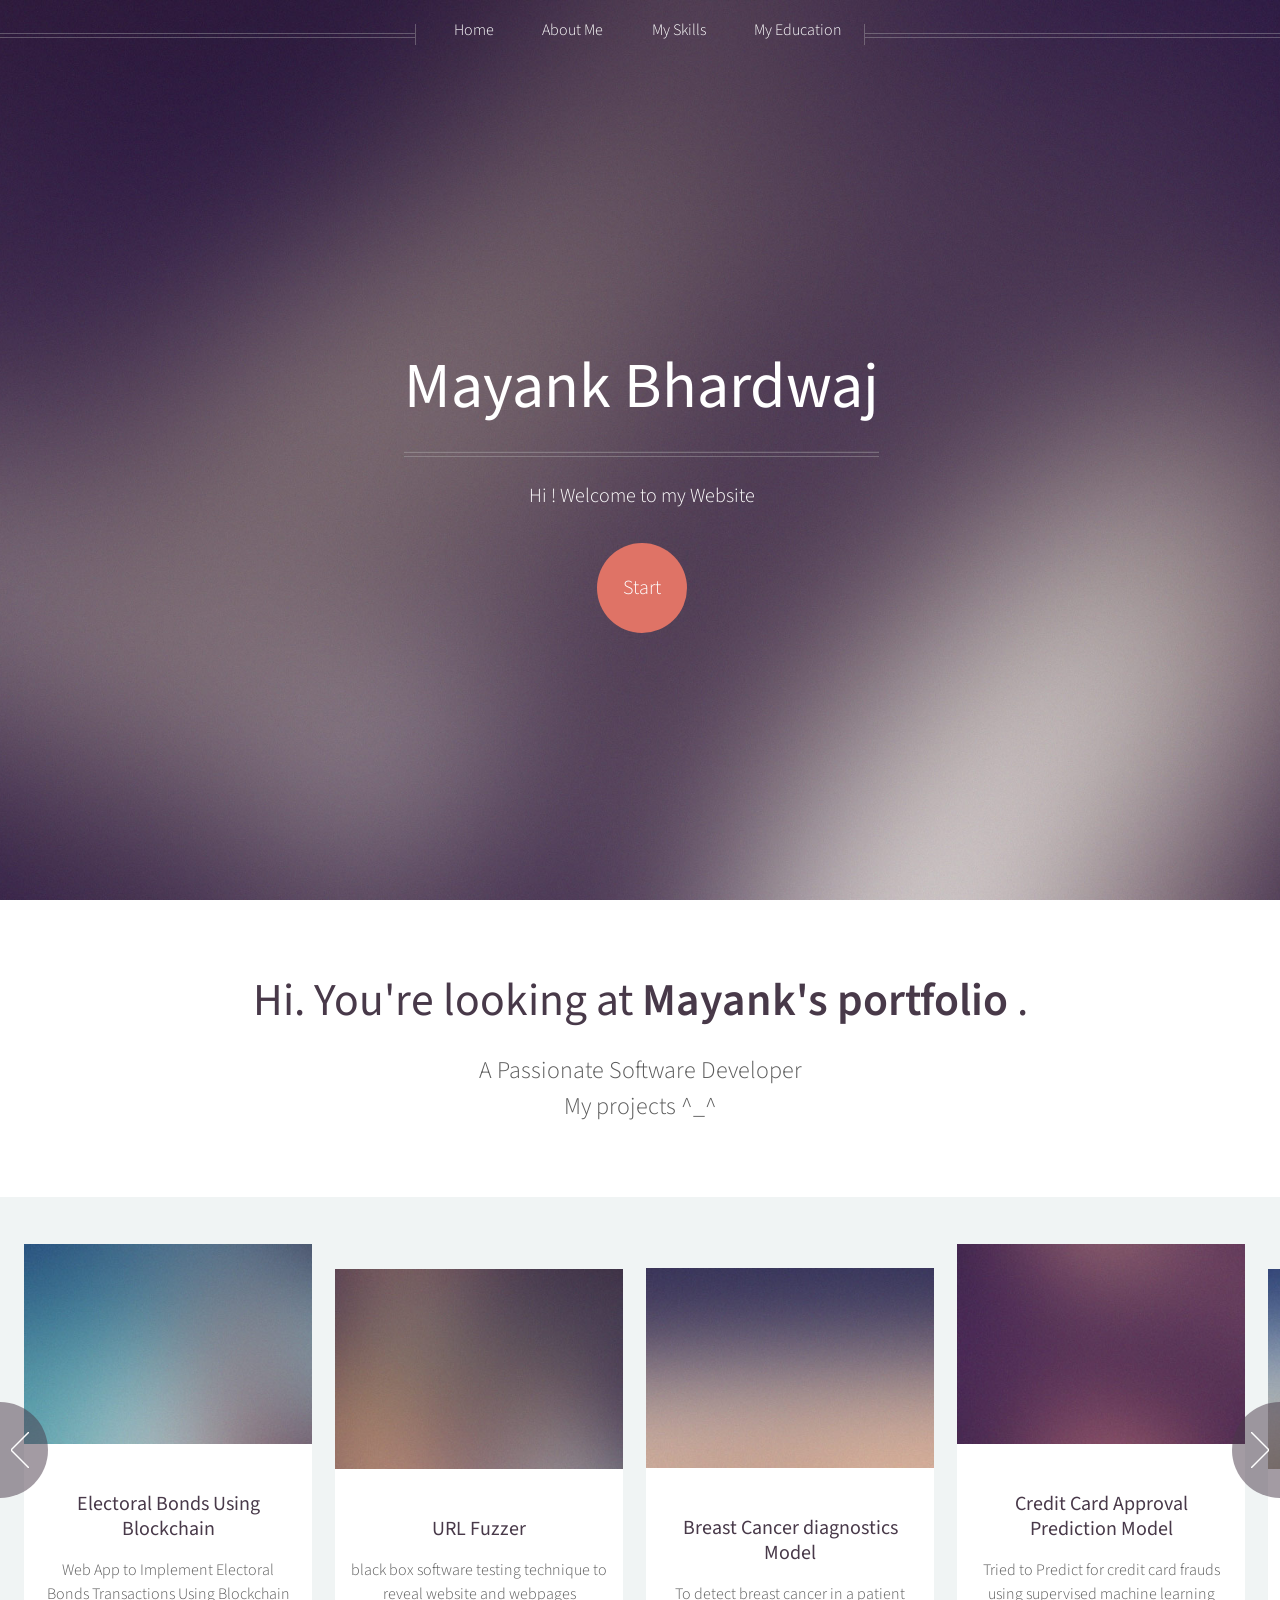
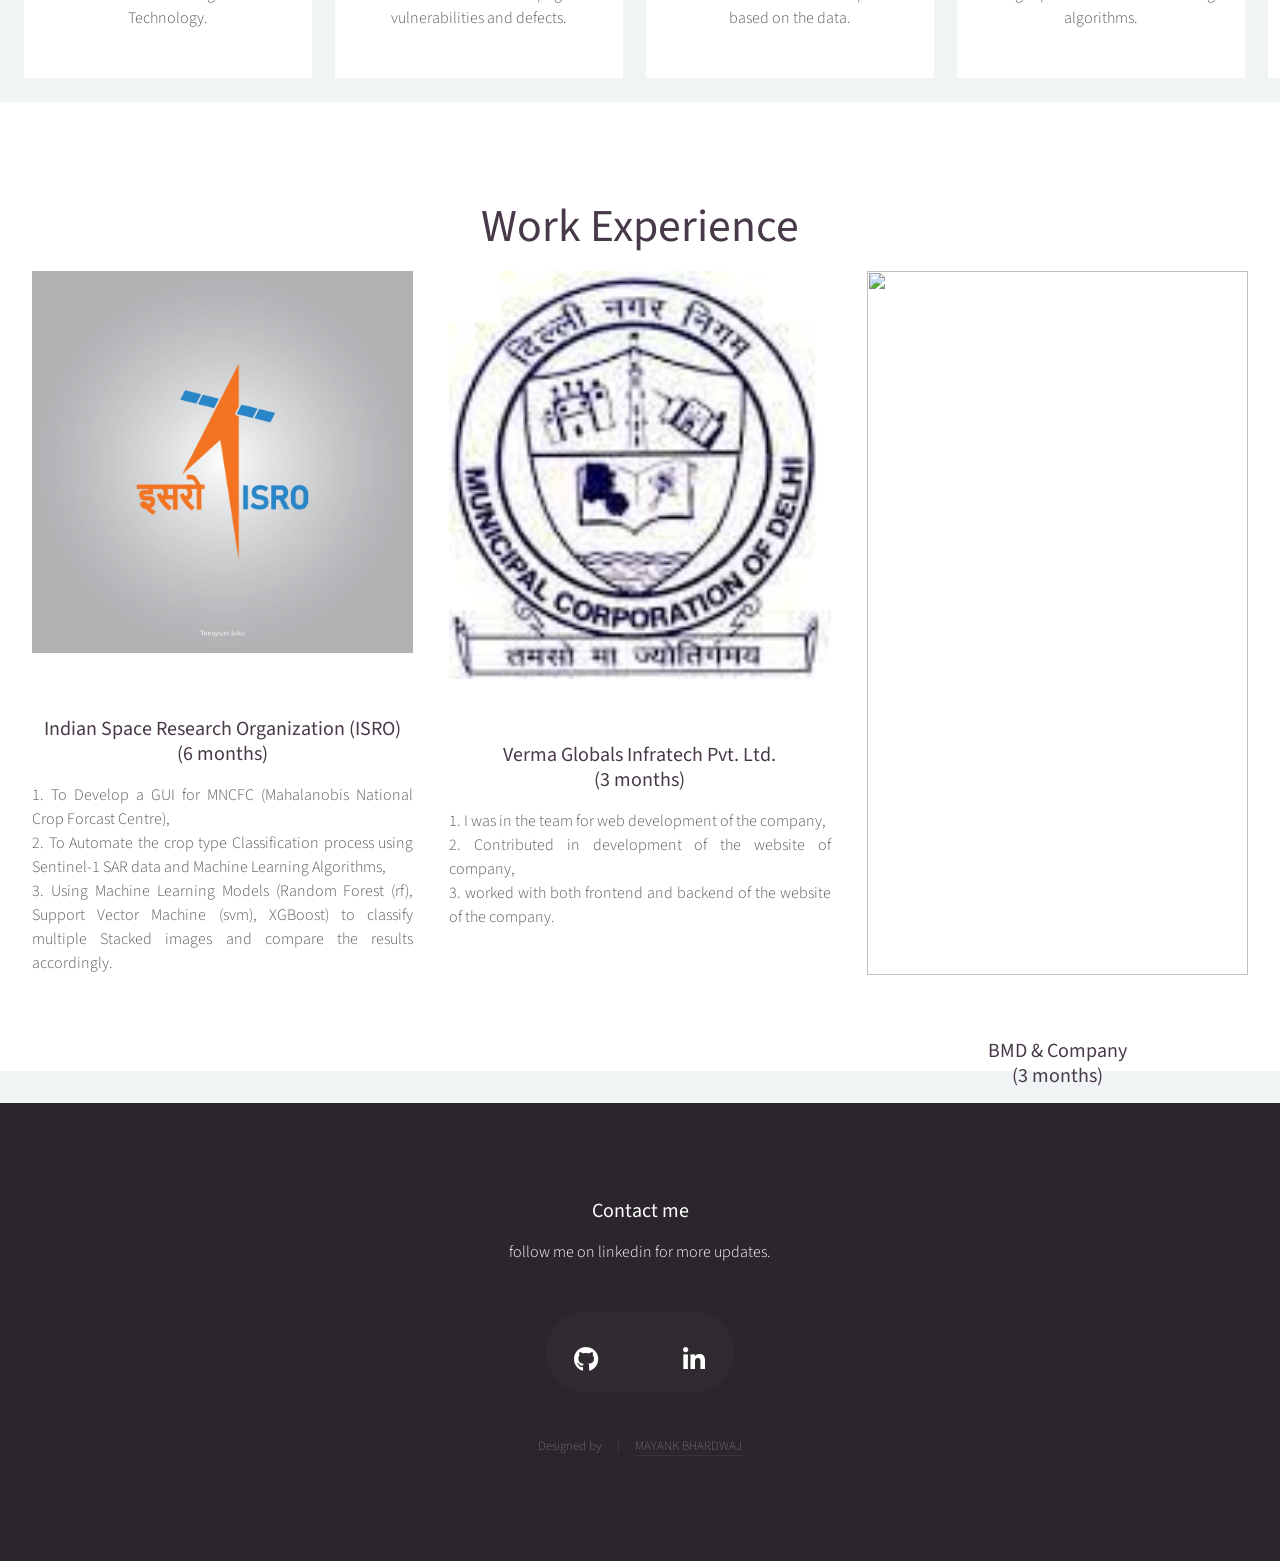
==== index.html @ 19400d73 "Update index.html" ====
<html>
	<head>
		<title>Mayank-Bhardwaj</title>
		<meta charset="utf-8" />
		<meta name="viewport" content="width=device-width, initial-scale=1, user-scalable=no" />
		<link rel="stylesheet" href="assets/css/main.css" />
		<noscript><link rel="stylesheet" href="assets/css/noscript.css" /></noscript>
	</head>
	<body class="homepage is-preload">
		<div id="page-wrapper">

			<!-- Header -->
				<div id="header">

					<!-- Inner -->
						<div class="inner">
							<header>
								<h1><a href="index.html" id="logo">Mayank Bhardwaj</a></h1>
								<hr />
								<p>Hi ! Welcome to my Website</p>
							</header>
							<footer>
								<a href="#banner" class="button circled scrolly">Start</a>
							</footer>
						</div>

					<!-- Nav -->
						<nav id="nav">
							<ul>
								<li><a href="index.html">Home</a></li>

								<li><a href="left-sidebar.html">About Me</a></li>
								<li><a href="right-sidebar.html">My Skills</a></li>
								<li><a href="no-sidebar.html">My Education</a></li>
							</ul>
						</nav>

				</div>

			<!-- Banner -->
				<section id="banner">
					<header>
						<h2>Hi. You're looking at <strong>Mayank's portfolio</strong> .</h2>
						<p>
							A Passionate Software Developer<br>
							My projects ^_^
						</p>
					</header>
				</section>

			<!-- Carousel -->
				<section class="carousel">
					<div class="reel">

						<article>
							<a href="#" class="image featured"><img src="images/pic01.jpg" alt="" /></a>
							<header>
								<h3><a href="https://github.com/Mayank-Bhardwaj-2703/EB-blockchain-web-3.0-app">Electoral Bonds Using Blockchain</a></h3>
							</header>
							<p>Web App to Implement Electoral Bonds Transactions Using Blockchain Technology.</p>
						</article>

						<article>
							<a href="#" class="image featured"><img src="images/pic02.jpg" alt="" /></a>
							<header>
								<h3><a href="https://github.com/Mayank-Bhardwaj-2703/URLFuzzer">URL Fuzzer</a></h3>
							</header>
							<p>black box software testing technique to reveal website and webpages vulnerabilities and defects.</p>
						</article>

						<article>
							<a href="#" class="image featured"><img src="images/pic03.jpg" alt="" /></a>
							<header>
								<h3><a href="https://github.com/Mayank-Bhardwaj-2703/Breast-cancer-diagnostics-model">Breast Cancer diagnostics Model</a></h3>
							</header>
							<p>To detect breast cancer in a patient based on the data.</p>
						</article>

						<article>
							<a href="#" class="image featured"><img src="images/pic04.jpg" alt="" /></a>
							<header>
								<h3><a href="https://github.com/Mayank-Bhardwaj-2703/credit-card-approval-prediction-model">Credit Card Approval Prediction Model</a></h3>
							</header>
							<p>Tried to Predict for credit card frauds using supervised machine learning algorithms.</p>
						</article>

						<article>
							<a href="#" class="image featured"><img src="images/pic05.jpg" alt="" /></a>
							<header>
								<h3><a href="https://github.com/Mayank-Bhardwaj-2703/Web-Scraping">Web Scraping</a></h3>
							</header>
							<p>To perform web parsing and web scraping to store useful informations from live website to a ".csv" file.</p>
						</article>

						<article>
							<a href="#" class="image featured"><img src="images/pic01.jpg" alt="" /></a>
							<header>
								<h3><a href="https://github.com/Mayank-Bhardwaj-2703/file-handler">File Handler</a></h3>
							</header>
							<p>Organizing and managing of files in your system with different extentions like pdf/py/csv/img/jpeg...etc in different folders in a organized manner. </p>
						</article>

					</div>
				</section>

			<!-- Main -->
			<!--
				<div class="wrapper style2">

					<article id="main" class="container special">
						<a href="#" class="image featured"><img src="images/pic06.jpg" alt="" /></a>
						<header>
							<h2><a href="#">Sed massa imperdiet magnis</a></h2>
							<p>
								Sociis aenean eu aenean mollis mollis facilisis primis ornare penatibus aenean. Cursus ac enim
								pulvinar curabitur morbi convallis. Lectus malesuada sed fermentum dolore amet.
							</p>
						</header>
						<p>
							Commodo id natoque malesuada sollicitudin elit suscipit. Curae suspendisse mauris posuere accumsan massa
							posuere lacus convallis tellus interdum. Amet nullam fringilla nibh nulla convallis ut venenatis purus
							sit arcu sociis. Nunc fermentum adipiscing tempor cursus nascetur adipiscing adipiscing. Primis aliquam
							mus lacinia lobortis phasellus suscipit. Fermentum lobortis non tristique ante proin sociis accumsan
							lobortis. Auctor etiam porttitor phasellus tempus cubilia ultrices tempor sagittis. Nisl fermentum
							consequat integer interdum integer purus sapien. Nibh eleifend nulla nascetur pharetra commodo mi augue
							interdum tellus. Ornare cursus augue feugiat sodales velit lorem. Semper elementum ullamcorper lacinia
							natoque aenean scelerisque.
						</p>
						<footer>
							<a href="#" class="button">Continue Reading</a>
						</footer>
					</article>

				</div>
-->
			<!-- Features -->
				<div class="wrapper style1">

					<section id="features" class="container special">
						<header>
							<h2>Work Experience</h2>
						</header>
						<div class="row">
							<article class="col-4 col-12-mobile special">
								<a href="#" class="image featured"><img src="images/isro.jpg" alt="" /></a>
								<header>
									<h3><a href="https://www.linkedin.com/in/mayank-bhardwaj-663590208/">Indian Space Research Organization (ISRO) <br>(6 months)</a></h3>
								</header>
								<p>
									1. To Develop a GUI for MNCFC (Mahalanobis National Crop Forcast Centre), <br>
									2. To Automate the crop type Classification process using Sentinel-1 SAR data and Machine Learning Algorithms, <br>
									3. Using Machine Learning Models (Random Forest (rf), Support Vector Machine (svm), XGBoost) to classify multiple Stacked
									images and compare the results accordingly.
								</p>
							</article>
							<article class="col-4 col-12-mobile special">
								<a href="#" class="image featured"><img src="images/vermaGlobals.jpg" alt="" /></a>
								<header>
									<h3><a href="http://www.vermaglobalgroup.com/">Verma Globals Infratech Pvt. Ltd. <br>(3 months)</a></h3>
								</header>
								<p>
									1. I was in the team for web development of the company,<br>
									2. Contributed in development of the website of company,<br>
									3. worked with both frontend and backend of the website of the company.
								</p>
							</article>
							<article class="col-4 col-12-mobile special">
								<a href="#" class="image featured"><img src="images/bmd.jpg" alt="" /></a>
								<header>
									<h3><a href="https://www.linkedin.com/in/mayank-bhardwaj-663590208/">BMD & Company <br>(3 months)</a></h3>
								</header>
								<p>
								1. To develop a GUI for the company to predict the feasible percentage down for the company according to its budget to work for a tender project, <br>
								2. Database that store all the percentages entered everytime and	compute accordingly,<br>
								3. It also checks for the most minimum possible value to avail the
									tender and avoid the loss in budget.
								</p>
							</article>
						</div>
					</section>

				</div>

			<!-- Footer -->
				<div id="footer">

								<!-- Contact -->
									<section class="contact">
										<header>
											<h3>Contact me</h3>
										</header>
										<p>follow me on linkedin for more updates.</p>
										<ul class="icons">
											<li><a href="https://github.com/Mayank-Bhardwaj-2703" class="icon brands fa-Github"><span class="label">Github</span></a></li>
											<li><a href="https://mail.google.com/mail/u/0/#inbox?compose=GTvVlcSGMhhntBDltrpjctNLQKtdgsKSGXXhkzPztlZGKJCZMdMkDkfHZTCbSzwMSgdMMwrbLzhXw" class="icon brands fa-Gmail"><span class="label">Gmail</span></a></li>
											<li><a href="https://www.linkedin.com/in/mayank-bhardwaj-663590208/" class="icon brands fa-linkedin-in"><span class="label">Linkedin</span></a></li>
										</ul>
									</section>

								<!-- Copyright -->
									<div class="copyright">
										<ul class="menu">
											<li>Designed by </li><li> <a href="https://github.com/Mayank-Bhardwaj-2703">MAYANK BHARDWAJ</a></li>
										</ul>
									</div>

							</div>

						</div>
					</div>
				</div>

		</div>

		<!-- Scripts -->
			<script src="assets/js/jquery.min.js"></script>
			<script src="assets/js/jquery.dropotron.min.js"></script>
			<script src="assets/js/jquery.scrolly.min.js"></script>
			<script src="assets/js/jquery.scrollex.min.js"></script>
			<script src="assets/js/browser.min.js"></script>
			<script src="assets/js/breakpoints.min.js"></script>
			<script src="assets/js/util.js"></script>
			<script src="assets/js/main.js"></script>

	</body>
</html>
---- assets/css/main.css ----
@import url("https://fonts.googleapis.com/css?family=Source+Sans+Pro:300,300italic,400,400italic,600");
@import url("fontawesome-all.min.css");

/*
	Helios by HTML5 UP
	html5up.net | @ajlkn
	Free for personal and commercial use under the CCA 3.0 license (html5up.net/license)
*/

html, body, div, span, applet, object,
iframe, h1, h2, h3, h4, h5, h6, p, blockquote,
pre, a, abbr, acronym, address, big, cite,
code, del, dfn, em, img, ins, kbd, q, s, samp,
small, strike, strong, sub, sup, tt, var, b,
u, i, center, dl, dt, dd, ol, ul, li, fieldset,
form, label, legend, table, caption, tbody,
tfoot, thead, tr, th, td, article, aside,
canvas, details, embed, figure, figcaption,
footer, header, hgroup, menu, nav, output, ruby,
section, summary, time, mark, audio, video {
	margin: 0;
	padding: 0;
	border: 0;
	font-size: 100%;
	font: inherit;
	vertical-align: baseline;}

article, aside, details, figcaption, figure,
footer, header, hgroup, menu, nav, section {
	display: block;}

body {
	line-height: 1;
}

ol, ul {
	list-style: none;
}

blockquote, q {
	quotes: none;
}

	blockquote:before, blockquote:after, q:before, q:after {
		content: '';
		content: none;
	}

table {
	border-collapse: collapse;
	border-spacing: 0;
}

body {
	-webkit-text-size-adjust: none;
}

mark {
	background-color: transparent;
	color: inherit;
}

input::-moz-focus-inner {
	border: 0;
	padding: 0;
}

input, select, textarea {
	-moz-appearance: none;
	-webkit-appearance: none;
	-ms-appearance: none;
	appearance: none;
}

/* Basic */

	html {
		box-sizing: border-box;
	}

	*, *:before, *:after {
		box-sizing: inherit;
	}

	body {
		background: #f0f4f4;
		color: #5b5b5b;
		font-size: 15pt;
		line-height: 1.85em;
		font-family: 'Source Sans Pro', sans-serif;
		font-weight: 300;
	}

		body.is-preload *, body.is-preload *:before, body.is-preload *:after {
			-moz-animation: none !important;
			-webkit-animation: none !important;
			-ms-animation: none !important;
			animation: none !important;
			-moz-transition: none !important;
			-webkit-transition: none !important;
			-ms-transition: none !important;
			transition: none !important;
		}

	input, textarea, select {
		font-size: 15pt;
		line-height: 1.85em;
		font-family: 'Source Sans Pro', sans-serif;
		font-weight: 300;
	}

	h1, h2, h3, h4, h5, h6 {
		font-weight: 400;
		color: #483949;
		line-height: 1.25em;
	}

	h1 a, h2 a, h3 a, h4 a, h5 a, h6 a {
		color: inherit;
		text-decoration: none;
		border-bottom-color: transparent;
	}

	h1 strong, h2 strong, h3 strong, h4 strong, h5 strong, h6 strong {
		font-weight: 600;
	}

	h2 {
		font-size: 2.85em;
	}

	h3 {
		font-size: 1.25em;
	}

	h4 {
		font-size: 1em;
		margin: 0 0 0.25em 0;
	}

	strong, b {
		font-weight: 400;
		color: #483949;
	}

	em, i {
		font-style: italic;
	}

	a {
		color: inherit;
		border-bottom: solid 1px rgba(128, 128, 128, 0.15);
		text-decoration: none;
		-moz-transition: background-color 0.35s ease-in-out, color 0.35s ease-in-out, border-bottom-color 0.35s ease-in-out;
		-webkit-transition: background-color 0.35s ease-in-out, color 0.35s ease-in-out, border-bottom-color 0.35s ease-in-out;
		-ms-transition: background-color 0.35s ease-in-out, color 0.35s ease-in-out, border-bottom-color 0.35s ease-in-out;
		transition: background-color 0.35s ease-in-out, color 0.35s ease-in-out, border-bottom-color 0.35s ease-in-out;
	}

		a:hover {
			color: #ef8376;
			border-bottom-color: transparent;
		}

	sub {
		position: relative;
		top: 0.5em;
		font-size: 0.8em;
	}

	sup {
		position: relative;
		top: -0.5em;
		font-size: 0.8em;
	}

	blockquote {
		border-left: solid 0.5em #ddd;
		padding: 1em 0 1em 2em;
		font-style: italic;
	}

	p, ul, ol, dl, table {
		margin-bottom: 1em;
	}

	p {
		text-align: justify;
	}

	br.clear {
		clear: both;
	}

	hr {
		position: relative;
		display: block;
		border: 0;
		top: 4.5em;
		margin-bottom: 9em;
		height: 6px;
		border-top: solid 1px rgba(128, 128, 128, 0.2);
		border-bottom: solid 1px rgba(128, 128, 128, 0.2);
	}

		hr:before, hr:after {
			content: '';
			position: absolute;
			top: -8px;
			display: block;
			width: 1px;
			height: 21px;
			background: rgba(128, 128, 128, 0.2);
		}

		hr:before {
			left: -1px;
		}

		hr:after {
			right: -1px;
		}

	.timestamp {
		color: rgba(128, 128, 128, 0.75);
		font-size: 0.8em;
	}

/* Container */

	.container {
		margin: 0 auto;
		max-width: 100%;
		width: 1400px;
	}

		@media screen and (max-width: 1680px) {

			.container {
				width: 1200px;
			}

		}

		@media screen and (max-width: 1280px) {

			.container {
				width: 100%;
			}

		}

		@media screen and (max-width: 960px) {

			.container {
				width: 100%;
			}

		}

		@media screen and (max-width: 840px) {

			.container {
				width: 100%;
			}

		}

		@media screen and (max-width: 736px) {

			.container {
				width: 100%;
			}

		}

/* Row */

	.row {
		display: flex;
		flex-wrap: wrap;
		box-sizing: border-box;
		align-items: stretch;
	}

		.row > * {
			box-sizing: border-box;
		}

		.row.gtr-uniform > * > :last-child {
			margin-bottom: 0;
		}

		.row.aln-left {
			justify-content: flex-start;
		}

		.row.aln-center {
			justify-content: center;
		}

		.row.aln-right {
			justify-content: flex-end;
		}

		.row.aln-top {
			align-items: flex-start;
		}

		.row.aln-middle {
			align-items: center;
		}

		.row.aln-bottom {
			align-items: flex-end;
		}

		.row > .imp {
			order: -1;
		}

		.row > .col-1 {
			width: 8.33333%;
		}

		.row > .off-1 {
			margin-left: 8.33333%;
		}

		.row > .col-2 {
			width: 16.66667%;
		}

		.row > .off-2 {
			margin-left: 16.66667%;
		}

		.row > .col-3 {
			width: 25%;
		}

		.row > .off-3 {
			margin-left: 25%;
		}

		.row > .col-4 {
			width: 33.33333%;
		}

		.row > .off-4 {
			margin-left: 33.33333%;
		}

		.row > .col-5 {
			width: 41.66667%;
		}

		.row > .off-5 {
			margin-left: 41.66667%;
		}

		.row > .col-6 {
			width: 50%;
		}

		.row > .off-6 {
			margin-left: 50%;
		}

		.row > .col-7 {
			width: 58.33333%;
		}

		.row > .off-7 {
			margin-left: 58.33333%;
		}

		.row > .col-8 {
			width: 66.66667%;
		}

		.row > .off-8 {
			margin-left: 66.66667%;
		}

		.row > .col-9 {
			width: 75%;
		}

		.row > .off-9 {
			margin-left: 75%;
		}

		.row > .col-10 {
			width: 83.33333%;
		}

		.row > .off-10 {
			margin-left: 83.33333%;
		}

		.row > .col-11 {
			width: 91.66667%;
		}

		.row > .off-11 {
			margin-left: 91.66667%;
		}

		.row > .col-12 {
			width: 100%;
		}

		.row > .off-12 {
			margin-left: 100%;
		}

		.row.gtr-0 {
			margin-top: 0px;
			margin-left: 0px;
		}

			.row.gtr-0 > * {
				padding: 0px 0 0 0px;
			}

			.row.gtr-0.gtr-uniform {
				margin-top: 0px;
			}

				.row.gtr-0.gtr-uniform > * {
					padding-top: 0px;
				}

		.row.gtr-25 {
			margin-top: -10px;
			margin-left: -10px;
		}

			.row.gtr-25 > * {
				padding: 10px 0 0 10px;
			}

			.row.gtr-25.gtr-uniform {
				margin-top: -10px;
			}

				.row.gtr-25.gtr-uniform > * {
					padding-top: 10px;
				}

		.row.gtr-50 {
			margin-top: -20px;
			margin-left: -20px;
		}

			.row.gtr-50 > * {
				padding: 20px 0 0 20px;
			}

			.row.gtr-50.gtr-uniform {
				margin-top: -20px;
			}

				.row.gtr-50.gtr-uniform > * {
					padding-top: 20px;
				}

		.row {
			margin-top: -40px;
			margin-left: -40px;
		}

			.row > * {
				padding: 40px 0 0 40px;
			}

			.row.gtr-uniform {
				margin-top: -40px;
			}

				.row.gtr-uniform > * {
					padding-top: 40px;
				}

		.row.gtr-150 {
			margin-top: -60px;
			margin-left: -60px;
		}

			.row.gtr-150 > * {
				padding: 60px 0 0 60px;
			}

			.row.gtr-150.gtr-uniform {
				margin-top: -60px;
			}

				.row.gtr-150.gtr-uniform > * {
					padding-top: 60px;
				}

		.row.gtr-200 {
			margin-top: -80px;
			margin-left: -80px;
		}

			.row.gtr-200 > * {
				padding: 80px 0 0 80px;
			}

			.row.gtr-200.gtr-uniform {
				margin-top: -80px;
			}

				.row.gtr-200.gtr-uniform > * {
					padding-top: 80px;
				}

		@media screen and (max-width: 1680px) {

			.row {
				display: flex;
				flex-wrap: wrap;
				box-sizing: border-box;
				align-items: stretch;
			}

				.row > * {
					box-sizing: border-box;
				}

				.row.gtr-uniform > * > :last-child {
					margin-bottom: 0;
				}

				.row.aln-left {
					justify-content: flex-start;
				}

				.row.aln-center {
					justify-content: center;
				}

				.row.aln-right {
					justify-content: flex-end;
				}

				.row.aln-top {
					align-items: flex-start;
				}

				.row.aln-middle {
					align-items: center;
				}

				.row.aln-bottom {
					align-items: flex-end;
				}

				.row > .imp-wide {
					order: -1;
				}

				.row > .col-1-wide {
					width: 8.33333%;
				}

				.row > .off-1-wide {
					margin-left: 8.33333%;
				}

				.row > .col-2-wide {
					width: 16.66667%;
				}

				.row > .off-2-wide {
					margin-left: 16.66667%;
				}

				.row > .col-3-wide {
					width: 25%;
				}

				.row > .off-3-wide {
					margin-left: 25%;
				}

				.row > .col-4-wide {
					width: 33.33333%;
				}

				.row > .off-4-wide {
					margin-left: 33.33333%;
				}

				.row > .col-5-wide {
					width: 41.66667%;
				}

				.row > .off-5-wide {
					margin-left: 41.66667%;
				}

				.row > .col-6-wide {
					width: 50%;
				}

				.row > .off-6-wide {
					margin-left: 50%;
				}

				.row > .col-7-wide {
					width: 58.33333%;
				}

				.row > .off-7-wide {
					margin-left: 58.33333%;
				}

				.row > .col-8-wide {
					width: 66.66667%;
				}

				.row > .off-8-wide {
					margin-left: 66.66667%;
				}

				.row > .col-9-wide {
					width: 75%;
				}

				.row > .off-9-wide {
					margin-left: 75%;
				}

				.row > .col-10-wide {
					width: 83.33333%;
				}

				.row > .off-10-wide {
					margin-left: 83.33333%;
				}

				.row > .col-11-wide {
					width: 91.66667%;
				}

				.row > .off-11-wide {
					margin-left: 91.66667%;
				}

				.row > .col-12-wide {
					width: 100%;
				}

				.row > .off-12-wide {
					margin-left: 100%;
				}

				.row.gtr-0 {
					margin-top: 0px;
					margin-left: 0px;
				}

					.row.gtr-0 > * {
						padding: 0px 0 0 0px;
					}

					.row.gtr-0.gtr-uniform {
						margin-top: 0px;
					}

						.row.gtr-0.gtr-uniform > * {
							padding-top: 0px;
						}

				.row.gtr-25 {
					margin-top: -10px;
					margin-left: -10px;
				}

					.row.gtr-25 > * {
						padding: 10px 0 0 10px;
					}

					.row.gtr-25.gtr-uniform {
						margin-top: -10px;
					}

						.row.gtr-25.gtr-uniform > * {
							padding-top: 10px;
						}

				.row.gtr-50 {
					margin-top: -20px;
					margin-left: -20px;
				}

					.row.gtr-50 > * {
						padding: 20px 0 0 20px;
					}

					.row.gtr-50.gtr-uniform {
						margin-top: -20px;
					}

						.row.gtr-50.gtr-uniform > * {
							padding-top: 20px;
						}

				.row {
					margin-top: -40px;
					margin-left: -40px;
				}

					.row > * {
						padding: 40px 0 0 40px;
					}

					.row.gtr-uniform {
						margin-top: -40px;
					}

						.row.gtr-uniform > * {
							padding-top: 40px;
						}

				.row.gtr-150 {
					margin-top: -60px;
					margin-left: -60px;
				}

					.row.gtr-150 > * {
						padding: 60px 0 0 60px;
					}

					.row.gtr-150.gtr-uniform {
						margin-top: -60px;
					}

						.row.gtr-150.gtr-uniform > * {
							padding-top: 60px;
						}

				.row.gtr-200 {
					margin-top: -80px;
					margin-left: -80px;
				}

					.row.gtr-200 > * {
						padding: 80px 0 0 80px;
					}

					.row.gtr-200.gtr-uniform {
						margin-top: -80px;
					}

						.row.gtr-200.gtr-uniform > * {
							padding-top: 80px;
						}

		}

		@media screen and (max-width: 1280px) {

			.row {
				display: flex;
				flex-wrap: wrap;
				box-sizing: border-box;
				align-items: stretch;
			}

				.row > * {
					box-sizing: border-box;
				}

				.row.gtr-uniform > * > :last-child {
					margin-bottom: 0;
				}

				.row.aln-left {
					justify-content: flex-start;
				}

				.row.aln-center {
					justify-content: center;
				}

				.row.aln-right {
					justify-content: flex-end;
				}

				.row.aln-top {
					align-items: flex-start;
				}

				.row.aln-middle {
					align-items: center;
				}

				.row.aln-bottom {
					align-items: flex-end;
				}

				.row > .imp-normal {
					order: -1;
				}

				.row > .col-1-normal {
					width: 8.33333%;
				}

				.row > .off-1-normal {
					margin-left: 8.33333%;
				}

				.row > .col-2-normal {
					width: 16.66667%;
				}

				.row > .off-2-normal {
					margin-left: 16.66667%;
				}

				.row > .col-3-normal {
					width: 25%;
				}

				.row > .off-3-normal {
					margin-left: 25%;
				}

				.row > .col-4-normal {
					width: 33.33333%;
				}

				.row > .off-4-normal {
					margin-left: 33.33333%;
				}

				.row > .col-5-normal {
					width: 41.66667%;
				}

				.row > .off-5-normal {
					margin-left: 41.66667%;
				}

				.row > .col-6-normal {
					width: 50%;
				}

				.row > .off-6-normal {
					margin-left: 50%;
				}

				.row > .col-7-normal {
					width: 58.33333%;
				}

				.row > .off-7-normal {
					margin-left: 58.33333%;
				}

				.row > .col-8-normal {
					width: 66.66667%;
				}

				.row > .off-8-normal {
					margin-left: 66.66667%;
				}

				.row > .col-9-normal {
					width: 75%;
				}

				.row > .off-9-normal {
					margin-left: 75%;
				}

				.row > .col-10-normal {
					width: 83.33333%;
				}

				.row > .off-10-normal {
					margin-left: 83.33333%;
				}

				.row > .col-11-normal {
					width: 91.66667%;
				}

				.row > .off-11-normal {
					margin-left: 91.66667%;
				}

				.row > .col-12-normal {
					width: 100%;
				}

				.row > .off-12-normal {
					margin-left: 100%;
				}

				.row.gtr-0 {
					margin-top: 0px;
					margin-left: 0px;
				}

					.row.gtr-0 > * {
						padding: 0px 0 0 0px;
					}

					.row.gtr-0.gtr-uniform {
						margin-top: 0px;
					}

						.row.gtr-0.gtr-uniform > * {
							padding-top: 0px;
						}

				.row.gtr-25 {
					margin-top: -9px;
					margin-left: -9px;
				}

					.row.gtr-25 > * {
						padding: 9px 0 0 9px;
					}

					.row.gtr-25.gtr-uniform {
						margin-top: -9px;
					}

						.row.gtr-25.gtr-uniform > * {
							padding-top: 9px;
						}

				.row.gtr-50 {
					margin-top: -18px;
					margin-left: -18px;
				}

					.row.gtr-50 > * {
						padding: 18px 0 0 18px;
					}

					.row.gtr-50.gtr-uniform {
						margin-top: -18px;
					}

						.row.gtr-50.gtr-uniform > * {
							padding-top: 18px;
						}

				.row {
					margin-top: -36px;
					margin-left: -36px;
				}

					.row > * {
						padding: 36px 0 0 36px;
					}

					.row.gtr-uniform {
						margin-top: -36px;
					}

						.row.gtr-uniform > * {
							padding-top: 36px;
						}

				.row.gtr-150 {
					margin-top: -54px;
					margin-left: -54px;
				}

					.row.gtr-150 > * {
						padding: 54px 0 0 54px;
					}

					.row.gtr-150.gtr-uniform {
						margin-top: -54px;
					}

						.row.gtr-150.gtr-uniform > * {
							padding-top: 54px;
						}

				.row.gtr-200 {
					margin-top: -72px;
					margin-left: -72px;
				}

					.row.gtr-200 > * {
						padding: 72px 0 0 72px;
					}

					.row.gtr-200.gtr-uniform {
						margin-top: -72px;
					}

						.row.gtr-200.gtr-uniform > * {
							padding-top: 72px;
						}

		}

		@media screen and (max-width: 960px) {

			.row {
				display: flex;
				flex-wrap: wrap;
				box-sizing: border-box;
				align-items: stretch;
			}

				.row > * {
					box-sizing: border-box;
				}

				.row.gtr-uniform > * > :last-child {
					margin-bottom: 0;
				}

				.row.aln-left {
					justify-content: flex-start;
				}

				.row.aln-center {
					justify-content: center;
				}

				.row.aln-right {
					justify-content: flex-end;
				}

				.row.aln-top {
					align-items: flex-start;
				}

				.row.aln-middle {
					align-items: center;
				}

				.row.aln-bottom {
					align-items: flex-end;
				}

				.row > .imp-narrow {
					order: -1;
				}

				.row > .col-1-narrow {
					width: 8.33333%;
				}

				.row > .off-1-narrow {
					margin-left: 8.33333%;
				}

				.row > .col-2-narrow {
					width: 16.66667%;
				}

				.row > .off-2-narrow {
					margin-left: 16.66667%;
				}

				.row > .col-3-narrow {
					width: 25%;
				}

				.row > .off-3-narrow {
					margin-left: 25%;
				}

				.row > .col-4-narrow {
					width: 33.33333%;
				}

				.row > .off-4-narrow {
					margin-left: 33.33333%;
				}

				.row > .col-5-narrow {
					width: 41.66667%;
				}

				.row > .off-5-narrow {
					margin-left: 41.66667%;
				}

				.row > .col-6-narrow {
					width: 50%;
				}

				.row > .off-6-narrow {
					margin-left: 50%;
				}

				.row > .col-7-narrow {
					width: 58.33333%;
				}

				.row > .off-7-narrow {
					margin-left: 58.33333%;
				}

				.row > .col-8-narrow {
					width: 66.66667%;
				}

				.row > .off-8-narrow {
					margin-left: 66.66667%;
				}

				.row > .col-9-narrow {
					width: 75%;
				}

				.row > .off-9-narrow {
					margin-left: 75%;
				}

				.row > .col-10-narrow {
					width: 83.33333%;
				}

				.row > .off-10-narrow {
					margin-left: 83.33333%;
				}

				.row > .col-11-narrow {
					width: 91.66667%;
				}

				.row > .off-11-narrow {
					margin-left: 91.66667%;
				}

				.row > .col-12-narrow {
					width: 100%;
				}

				.row > .off-12-narrow {
					margin-left: 100%;
				}

				.row.gtr-0 {
					margin-top: 0px;
					margin-left: 0px;
				}

					.row.gtr-0 > * {
						padding: 0px 0 0 0px;
					}

					.row.gtr-0.gtr-uniform {
						margin-top: 0px;
					}

						.row.gtr-0.gtr-uniform > * {
							padding-top: 0px;
						}

				.row.gtr-25 {
					margin-top: -8px;
					margin-left: -8px;
				}

					.row.gtr-25 > * {
						padding: 8px 0 0 8px;
					}

					.row.gtr-25.gtr-uniform {
						margin-top: -8px;
					}

						.row.gtr-25.gtr-uniform > * {
							padding-top: 8px;
						}

				.row.gtr-50 {
					margin-top: -16px;
					margin-left: -16px;
				}

					.row.gtr-50 > * {
						padding: 16px 0 0 16px;
					}

					.row.gtr-50.gtr-uniform {
						margin-top: -16px;
					}

						.row.gtr-50.gtr-uniform > * {
							padding-top: 16px;
						}

				.row {
					margin-top: -32px;
					margin-left: -32px;
				}

					.row > * {
						padding: 32px 0 0 32px;
					}

					.row.gtr-uniform {
						margin-top: -32px;
					}

						.row.gtr-uniform > * {
							padding-top: 32px;
						}

				.row.gtr-150 {
					margin-top: -48px;
					margin-left: -48px;
				}

					.row.gtr-150 > * {
						padding: 48px 0 0 48px;
					}

					.row.gtr-150.gtr-uniform {
						margin-top: -48px;
					}

						.row.gtr-150.gtr-uniform > * {
							padding-top: 48px;
						}

				.row.gtr-200 {
					margin-top: -64px;
					margin-left: -64px;
				}

					.row.gtr-200 > * {
						padding: 64px 0 0 64px;
					}

					.row.gtr-200.gtr-uniform {
						margin-top: -64px;
					}

						.row.gtr-200.gtr-uniform > * {
							padding-top: 64px;
						}

		}

		@media screen and (max-width: 840px) {

			.row {
				display: flex;
				flex-wrap: wrap;
				box-sizing: border-box;
				align-items: stretch;
			}

				.row > * {
					box-sizing: border-box;
				}

				.row.gtr-uniform > * > :last-child {
					margin-bottom: 0;
				}

				.row.aln-left {
					justify-content: flex-start;
				}

				.row.aln-center {
					justify-content: center;
				}

				.row.aln-right {
					justify-content: flex-end;
				}

				.row.aln-top {
					align-items: flex-start;
				}

				.row.aln-middle {
					align-items: center;
				}

				.row.aln-bottom {
					align-items: flex-end;
				}

				.row > .imp-narrower {
					order: -1;
				}

				.row > .col-1-narrower {
					width: 8.33333%;
				}

				.row > .off-1-narrower {
					margin-left: 8.33333%;
				}

				.row > .col-2-narrower {
					width: 16.66667%;
				}

				.row > .off-2-narrower {
					margin-left: 16.66667%;
				}

				.row > .col-3-narrower {
					width: 25%;
				}

				.row > .off-3-narrower {
					margin-left: 25%;
				}

				.row > .col-4-narrower {
					width: 33.33333%;
				}

				.row > .off-4-narrower {
					margin-left: 33.33333%;
				}

				.row > .col-5-narrower {
					width: 41.66667%;
				}

				.row > .off-5-narrower {
					margin-left: 41.66667%;
				}

				.row > .col-6-narrower {
					width: 50%;
				}

				.row > .off-6-narrower {
					margin-left: 50%;
				}

				.row > .col-7-narrower {
					width: 58.33333%;
				}

				.row > .off-7-narrower {
					margin-left: 58.33333%;
				}

				.row > .col-8-narrower {
					width: 66.66667%;
				}

				.row > .off-8-narrower {
					margin-left: 66.66667%;
				}

				.row > .col-9-narrower {
					width: 75%;
				}

				.row > .off-9-narrower {
					margin-left: 75%;
				}

				.row > .col-10-narrower {
					width: 83.33333%;
				}

				.row > .off-10-narrower {
					margin-left: 83.33333%;
				}

				.row > .col-11-narrower {
					width: 91.66667%;
				}

				.row > .off-11-narrower {
					margin-left: 91.66667%;
				}

				.row > .col-12-narrower {
					width: 100%;
				}

				.row > .off-12-narrower {
					margin-left: 100%;
				}

				.row.gtr-0 {
					margin-top: 0px;
					margin-left: 0px;
				}

					.row.gtr-0 > * {
						padding: 0px 0 0 0px;
					}

					.row.gtr-0.gtr-uniform {
						margin-top: 0px;
					}

						.row.gtr-0.gtr-uniform > * {
							padding-top: 0px;
						}

				.row.gtr-25 {
					margin-top: -8px;
					margin-left: -8px;
				}

					.row.gtr-25 > * {
						padding: 8px 0 0 8px;
					}

					.row.gtr-25.gtr-uniform {
						margin-top: -8px;
					}

						.row.gtr-25.gtr-uniform > * {
							padding-top: 8px;
						}

				.row.gtr-50 {
					margin-top: -16px;
					margin-left: -16px;
				}

					.row.gtr-50 > * {
						padding: 16px 0 0 16px;
					}

					.row.gtr-50.gtr-uniform {
						margin-top: -16px;
					}

						.row.gtr-50.gtr-uniform > * {
							padding-top: 16px;
						}

				.row {
					margin-top: -32px;
					margin-left: -32px;
				}

					.row > * {
						padding: 32px 0 0 32px;
					}

					.row.gtr-uniform {
						margin-top: -32px;
					}

						.row.gtr-uniform > * {
							padding-top: 32px;
						}

				.row.gtr-150 {
					margin-top: -48px;
					margin-left: -48px;
				}

					.row.gtr-150 > * {
						padding: 48px 0 0 48px;
					}

					.row.gtr-150.gtr-uniform {
						margin-top: -48px;
					}

						.row.gtr-150.gtr-uniform > * {
							padding-top: 48px;
						}

				.row.gtr-200 {
					margin-top: -64px;
					margin-left: -64px;
				}

					.row.gtr-200 > * {
						padding: 64px 0 0 64px;
					}

					.row.gtr-200.gtr-uniform {
						margin-top: -64px;
					}

						.row.gtr-200.gtr-uniform > * {
							padding-top: 64px;
						}

		}

		@media screen and (max-width: 736px) {

			.row {
				display: flex;
				flex-wrap: wrap;
				box-sizing: border-box;
				align-items: stretch;
			}

				.row > * {
					box-sizing: border-box;
				}

				.row.gtr-uniform > * > :last-child {
					margin-bottom: 0;
				}

				.row.aln-left {
					justify-content: flex-start;
				}

				.row.aln-center {
					justify-content: center;
				}

				.row.aln-right {
					justify-content: flex-end;
				}

				.row.aln-top {
					align-items: flex-start;
				}

				.row.aln-middle {
					align-items: center;
				}

				.row.aln-bottom {
					align-items: flex-end;
				}

				.row > .imp-mobile {
					order: -1;
				}

				.row > .col-1-mobile {
					width: 8.33333%;
				}

				.row > .off-1-mobile {
					margin-left: 8.33333%;
				}

				.row > .col-2-mobile {
					width: 16.66667%;
				}

				.row > .off-2-mobile {
					margin-left: 16.66667%;
				}

				.row > .col-3-mobile {
					width: 25%;
				}

				.row > .off-3-mobile {
					margin-left: 25%;
				}

				.row > .col-4-mobile {
					width: 33.33333%;
				}

				.row > .off-4-mobile {
					margin-left: 33.33333%;
				}

				.row > .col-5-mobile {
					width: 41.66667%;
				}

				.row > .off-5-mobile {
					margin-left: 41.66667%;
				}

				.row > .col-6-mobile {
					width: 50%;
				}

				.row > .off-6-mobile {
					margin-left: 50%;
				}

				.row > .col-7-mobile {
					width: 58.33333%;
				}

				.row > .off-7-mobile {
					margin-left: 58.33333%;
				}

				.row > .col-8-mobile {
					width: 66.66667%;
				}

				.row > .off-8-mobile {
					margin-left: 66.66667%;
				}

				.row > .col-9-mobile {
					width: 75%;
				}

				.row > .off-9-mobile {
					margin-left: 75%;
				}

				.row > .col-10-mobile {
					width: 83.33333%;
				}

				.row > .off-10-mobile {
					margin-left: 83.33333%;
				}

				.row > .col-11-mobile {
					width: 91.66667%;
				}

				.row > .off-11-mobile {
					margin-left: 91.66667%;
				}

				.row > .col-12-mobile {
					width: 100%;
				}

				.row > .off-12-mobile {
					margin-left: 100%;
				}

				.row.gtr-0 {
					margin-top: 0px;
					margin-left: 0px;
				}

					.row.gtr-0 > * {
						padding: 0px 0 0 0px;
					}

					.row.gtr-0.gtr-uniform {
						margin-top: 0px;
					}

						.row.gtr-0.gtr-uniform > * {
							padding-top: 0px;
						}

				.row.gtr-25 {
					margin-top: -5px;
					margin-left: -5px;
				}

					.row.gtr-25 > * {
						padding: 5px 0 0 5px;
					}

					.row.gtr-25.gtr-uniform {
						margin-top: -5px;
					}

						.row.gtr-25.gtr-uniform > * {
							padding-top: 5px;
						}

				.row.gtr-50 {
					margin-top: -10px;
					margin-left: -10px;
				}

					.row.gtr-50 > * {
						padding: 10px 0 0 10px;
					}

					.row.gtr-50.gtr-uniform {
						margin-top: -10px;
					}

						.row.gtr-50.gtr-uniform > * {
							padding-top: 10px;
						}

				.row {
					margin-top: -20px;
					margin-left: -20px;
				}

					.row > * {
						padding: 20px 0 0 20px;
					}

					.row.gtr-uniform {
						margin-top: -20px;
					}

						.row.gtr-uniform > * {
							padding-top: 20px;
						}

				.row.gtr-150 {
					margin-top: -30px;
					margin-left: -30px;
				}

					.row.gtr-150 > * {
						padding: 30px 0 0 30px;
					}

					.row.gtr-150.gtr-uniform {
						margin-top: -30px;
					}

						.row.gtr-150.gtr-uniform > * {
							padding-top: 30px;
						}

				.row.gtr-200 {
					margin-top: -40px;
					margin-left: -40px;
				}

					.row.gtr-200 > * {
						padding: 40px 0 0 40px;
					}

					.row.gtr-200.gtr-uniform {
						margin-top: -40px;
					}

						.row.gtr-200.gtr-uniform > * {
							padding-top: 40px;
						}

		}

/* Sections/Article */

	section, article {
		margin-bottom: 3em;
	}

		section > :last-child, section:last-child, article > :last-child, article:last-child {
			margin-bottom: 0;
		}

		section.special > header, section.special > footer, article.special > header, article.special > footer {
			text-align: center;
		}

	.row > section, .row > article {
		margin-bottom: 0;
	}

	header {
		margin: 0 0 1em 0;
	}

		header > p {
			display: block;
			font-size: 1.5em;
			margin: 1em 0 2em 0;
			line-height: 1.5em;
			text-align: inherit;
		}

	footer {
		margin: 2.5em 0 0 0;
	}

/* Image */

	.image {
		position: relative;
		display: inline-block;
		border: 0;
		outline: 0;
	}

		.image img {
			display: block;
			width: 100%;
		}

		.image.fit {
			display: block;
			width: 100%;
		}

		.image.featured {
			display: block;
			width: 100%;
			margin: 0 0 4em 0;
		}

		.image.left {
			float: left;
			margin: 0 2em 2em 0;
		}

		.image.centered {
			display: block;
			margin: 0 0 2em 0;
		}

			.image.centered img {
				margin: 0 auto;
				width: auto;
			}

/* List */

	ul {
		list-style: disc;
		padding-left: 1em;
	}

		ul li {
			padding-left: 0.5em;
		}

	ol {
		list-style: decimal;
		padding-left: 1.25em;
	}

		ol li {
			padding-left: 0.25em;
		}

/* Actions */

	ul.actions {
		margin: 3em 0 0 0;
		list-style: none;
		padding-left: 0;
	}

		form ul.actions {
			margin-top: 0;
		}

		ul.actions li {
			display: inline-block;
			margin: 0 0.75em 0 0.75em;
			padding-left: 0;
		}

			ul.actions li:first-child {
				margin-left: 0;
			}

			ul.actions li:last-child {
				margin-right: 0;
			}

/* Divided */

	ul.divided {
		list-style: none;
		padding-left: 0;
	}

		ul.divided li {
			border-top: solid 1px rgba(128, 128, 128, 0.2);
			padding-top: 1.5em;
			margin-top: 1.5em;
			padding-left: 0;
		}

			ul.divided li:first-child {
				border-top: 0;
				padding-top: 0;
				margin-top: 0;
			}

/* Menu */

	ul.menu {
		height: 1em;
		line-height: 1em;
		list-style: none;
		padding-left: 0;
	}

		ul.menu li {
			display: inline-block;
			border-left: solid 1px rgba(128, 128, 128, 0.2);
			padding-left: 1.25em;
			margin-left: 1.25em;
		}

			ul.menu li:first-child {
				border-left: 0;
				padding-left: 0;
				margin-left: 0;
			}

/* Icons */

	ul.icons {
		position: relative;
		background: rgba(128, 128, 128, 0.05);
		border-radius: 4em;
		display: inline-block;
		padding: 0.35em 0.75em 0.35em 0.75em;
		font-size: 1.25em;
		cursor: default;
		list-style: none;
	}

		ul.icons li {
			display: inline-block;
			padding-left: 0;
		}

			ul.icons li a {
				display: inline-block;
				background: none;
				width: 2.5em;
				height: 2.5em;
				line-height: 2.5em;
				text-align: center;
				border-radius: 100%;
				border: 0;
				color: inherit;
			}

				ul.icons li a:hover {
					color: #ef8376;
				}

/* Form */

	form label {
		display: block;
		font-weight: 400;
		color: #483949;
		margin: 0 0 1em 0;
	}

	form input[type="text"],
	form input[type="email"],
	form input[type="password"],
	form select,
	form textarea {
		-webkit-appearance: none;
		display: block;
		border: 0;
		background: #fafafa;
		width: 100%;
		border-radius: 0.5em;
		border: solid 1px #E5E5E5;
		padding: 1em;
		-moz-transition: background-color 0.35s ease-in-out, border-color 0.35s ease-in-out;
		-webkit-transition: background-color 0.35s ease-in-out, border-color 0.35s ease-in-out;
		-ms-transition: background-color 0.35s ease-in-out, border-color 0.35s ease-in-out;
		transition: background-color 0.35s ease-in-out, border-color 0.35s ease-in-out;
	}

		form input[type="text"]:focus,
		form input[type="email"]:focus,
		form input[type="password"]:focus,
		form select:focus,
		form textarea:focus {
			background: #fff;
			border-color: #df7366;
		}

	form input[type="text"],
	form input[type="email"],
	form input[type="password"],
	form select {
		line-height: 1em;
	}

	form textarea {
		min-height: 9em;
	}

	form ::-webkit-input-placeholder {
		color: #555 !important;
	}

	form :-moz-placeholder {
		color: #555 !important;
	}

	form ::-moz-placeholder {
		color: #555 !important;
	}

	form :-ms-input-placeholder {
		color: #555 !important;
	}

	form ::-moz-focus-inner {
		border: 0;
	}

/* Table */

	table {
		width: 100%;
	}

		table.default {
			width: 100%;
		}

			table.default tbody tr {
				border-top: solid 1px #e5e5e5;
			}

				table.default tbody tr:first-child {
					border-top: 0;
				}

				table.default tbody tr:nth-child(2n+1) {
					background: #fafafa;
				}

			table.default td {
				padding: 0.5em 1em 0.5em 1em;
			}

			table.default th {
				text-align: left;
				font-weight: 400;
				padding: 0.5em 1em 0.5em 1em;
			}

			table.default thead {
				border-bottom: solid 2px #e5e5e5;
			}

			table.default tfoot {
				border-top: solid 2px #e5e5e5;
			}

/* Button */

	input[type="button"],
	input[type="submit"],
	input[type="reset"],
	button,
	.button {
		position: relative;
		display: inline-block;
		background: #df7366;
		color: #fff;
		text-align: center;
		border-radius: 0.5em;
		text-decoration: none;
		padding: 0.65em 3em 0.65em 3em;
		border: 0;
		cursor: pointer;
		outline: 0;
		font-weight: 300;
		-moz-transition: background-color 0.35s ease-in-out, color 0.35s ease-in-out, border-bottom-color 0.35s ease-in-out;
		-webkit-transition: background-color 0.35s ease-in-out, color 0.35s ease-in-out, border-bottom-color 0.35s ease-in-out;
		-ms-transition: background-color 0.35s ease-in-out, color 0.35s ease-in-out, border-bottom-color 0.35s ease-in-out;
		transition: background-color 0.35s ease-in-out, color 0.35s ease-in-out, border-bottom-color 0.35s ease-in-out;
	}

		input[type="button"]:hover,
		input[type="submit"]:hover,
		input[type="reset"]:hover,
		button:hover,
		.button:hover {
			color: #fff;
			background: #ef8376;
		}

		input[type="button"].alt,
		input[type="submit"].alt,
		input[type="reset"].alt,
		button.alt,
		.button.alt {
			background: #2B252C;
		}

			input[type="button"].alt:hover,
			input[type="submit"].alt:hover,
			input[type="reset"].alt:hover,
			button.alt:hover,
			.button.alt:hover {
				background: #3B353C;
			}

/* Post */

	.post.stub {
		text-align: center;
	}

		.post.stub header {
			margin: 0;
		}

/* Icons */

	.icon {
		text-decoration: none;
		text-decoration: none;
	}

		.icon:before {
			-moz-osx-font-smoothing: grayscale;
			-webkit-font-smoothing: antialiased;
			display: inline-block;
			font-style: normal;
			font-variant: normal;
			text-rendering: auto;
			line-height: 1;
			text-transform: none !important;
			font-family: 'Font Awesome 5 Free';
			font-weight: 400;
		}

		.icon:before {
			line-height: inherit;
			font-size: 1.25em;
		}

		.icon > .label {
			display: none;
		}

		.icon.solid:before {
			font-weight: 900;
		}

		.icon.brands:before {
			font-family: 'Font Awesome 5 Brands';
		}

		.icon.circled {
			position: relative;
			display: inline-block;
			background: #2b252c;
			color: #fff;
			border-radius: 100%;
			width: 3em;
			height: 3em;
			line-height: 3em;
			text-align: center;
			font-size: 1.25em;
		}

			header .icon.circled {
				margin: 0 0 2em 0;
			}

/* Wrapper */

	.wrapper {
		background: #fff;
		margin: 0 0 2em 0;
		padding: 6em 0 6em 0;
	}

		.wrapper.style2 {
			padding-top: 0;
		}

/* Header */

	#header {
		position: relative;
		background-image: url("../../images/header.jpg");
		background-size: cover;
		background-position: center center;
		background-attachment: fixed;
		color: #fff;
		text-align: center;
		padding: 7.5em 0 2em 0;
		cursor: default;
	}

		#header:before {
			content: '';
			display: inline-block;
			vertical-align: middle;
			height: 100%;
		}

		#header .inner {
			position: relative;
			z-index: 1;
			margin: 0;
			display: inline-block;
			vertical-align: middle;
		}

		#header header {
			display: inline-block;
		}

			#header header > p {
				font-size: 1.25em;
				margin: 0;
			}

		#header h1 {
			color: #fff;
			font-size: 3em;
			line-height: 1em;
		}

			#header h1 a {
				color: inherit;
			}

		#header .button {
			display: inline-block;
			border-radius: 100%;
			width: 4.5em;
			height: 4.5em;
			line-height: 4.5em;
			text-align: center;
			font-size: 1.25em;
			padding: 0;
		}

		#header hr {
			top: 1.5em;
			margin-bottom: 3em;
			border-bottom-color: rgba(192, 192, 192, 0.35);
			box-shadow: inset 0 1px 0 0 rgba(192, 192, 192, 0.35);
		}

			#header hr:before, #header hr:after {
				background: rgba(192, 192, 192, 0.35);
			}

		#header footer {
			margin: 1em 0 0 0;
		}

	body.homepage #header {
		height: 100vh;
		min-height: 40em;
	}

		body.homepage #header h1 {
			font-size: 4em;
		}

		body.homepage #header:after {
			content: '';
			background: #1C0920;
			display: block;
			position: absolute;
			left: 0;
			top: 0;
			width: 100%;
			height: 100%;
			opacity: 0;
			-moz-transition: opacity 2.5s ease-in-out;
			-webkit-transition: opacity 2.5s ease-in-out;
			-ms-transition: opacity 2.5s ease-in-out;
			transition: opacity 2.5s ease-in-out;
			-moz-transition-delay: 0.5s;
			-webkit-transition-delay: 0.5s;
			-ms-transition-delay: 0.5s;
			transition-delay: 0.5s;
		}

	body.homepage.is-preload #header:after {
		opacity: 1;
	}

/* Nav */

	#nav {
		position: absolute;
		top: 0;
		left: 0;
		width: 100%;
		text-align: center;
		padding: 1.5em 0 1.5em 0;
		z-index: 1;
		overflow: hidden;
	}

		#nav > ul {
			line-height: 0px;
			position: relative;
			display: inline-block;
			margin: 0;
			height: 21px;
			border-left: solid 1px rgba(192, 192, 192, 0.35);
			border-right: solid 1px rgba(192, 192, 192, 0.35);
		}

			#nav > ul:before, #nav > ul:after {
				content: '';
				display: block;
				width: 300%;
				position: absolute;
				top: 50%;
				margin-top: -2px;
				height: 5px;
				border-top: solid 1px rgba(192, 192, 192, 0.35);
				border-bottom: solid 1px rgba(192, 192, 192, 0.35);
			}

			#nav > ul:before {
				left: 100%;
				margin-left: 1px;
			}

			#nav > ul:after {
				right: 100%;
				margin-right: 1px;
			}

			#nav > ul > li {
				display: inline-block;
				margin: -9px 0.5em 0 0.5em;
				border-radius: 0.5em;
				padding: 0.85em;
				border: solid 1px transparent;
				-moz-transition: color 0.35s ease-in-out, border-color 0.35s ease-in-out;
				-webkit-transition: color 0.35s ease-in-out, border-color 0.35s ease-in-out;
				-ms-transition: color 0.35s ease-in-out, border-color 0.35s ease-in-out;
				transition: color 0.35s ease-in-out, border-color 0.35s ease-in-out;
			}

				#nav > ul > li.active {
					border-color: rgba(192, 192, 192, 0.35);
				}

				#nav > ul > li > a, #nav > ul > li > span {
					display: block;
					color: inherit;
					text-decoration: none;
					border: 0;
					outline: 0;
				}

				#nav > ul > li > ul {
					display: none;
				}

	.dropotron {
		background: rgba(255, 255, 255, 0.975);
		padding: 1em 1.25em 1em 1.25em;
		line-height: 1em;
		height: auto;
		text-align: left;
		border-radius: 0.5em;
		box-shadow: 0 0.15em 0.25em 0 rgba(0, 0, 0, 0.25);
		min-width: 12em;
		margin-top: -1em;
		list-style: none;
	}

		.dropotron li {
			border-top: solid 1px rgba(128, 128, 128, 0.2);
			color: #5b5b5b;
			padding-left: 0;
		}

			.dropotron li:first-child {
				border-top: 0;
			}

			.dropotron li:hover {
				color: #ef8376;
			}

			.dropotron li a, .dropotron li span {
				display: block;
				border: 0;
				padding: 0.5em 0 0.5em 0;
				-moz-transition: color 0.35s ease-in-out;
				-webkit-transition: color 0.35s ease-in-out;
				-ms-transition: color 0.35s ease-in-out;
				transition: color 0.35s ease-in-out;
			}

		.dropotron.level-0 {
			margin-top: 2em;
			font-size: 0.9em;
		}

			.dropotron.level-0:before {
				content: '';
				position: absolute;
				left: 50%;
				top: -0.7em;
				margin-left: -0.75em;
				border-bottom: solid 0.75em rgba(255, 255, 255, 0.975);
				border-left: solid 0.75em rgba(64, 64, 64, 0);
				border-right: solid 0.75em rgba(64, 64, 64, 0);
			}

/* Banner */

	#banner {
		background: #fff;
		text-align: center;
		padding: 4.5em 0 4.5em 0;
		margin-bottom: 0;
	}

		#banner header > p {
			margin-bottom: 0;
		}

/* Content */

	#content > hr {
		top: 3em;
		margin-bottom: 6em;
	}

	#content > section {
		margin-bottom: 0;
	}

/* Sidebar */

	#sidebar > hr {
		top: 3em;
		margin-bottom: 6em;
	}

		#sidebar > hr.first {
			display: none;
		}

	#sidebar > section {
		margin-bottom: 0;
	}

/* Main */

	#main {
		margin-bottom: 0;
	}

		#main section:first-of-type {
			padding-top: 2em;
		}

/* Footer */

	#footer {
		position: relative;
		overflow: hidden;
		padding: 6em 0 6em 0;
		background: #2b252c;
		color: #fff;
	}

		#footer .icon.circled {
			background: #fff;
			color: #2b252c;
		}

		#footer header {
			text-align: center;
			cursor: default;
		}

		#footer h2, #footer h3, #footer h4, #footer h5, #footer h6 {
			color: #fff;
		}

		#footer .contact {
			text-align: center;
		}

			#footer .contact p {
				text-align: center;
				margin: 0 0 3em 0;
			}

		#footer .copyright {
			text-align: center;
			color: rgba(128, 128, 128, 0.75);
			font-size: 0.8em;
			cursor: default;
		}

			#footer .copyright a {
				color: rgba(128, 128, 128, 0.75);
			}

				#footer .copyright a:hover {
					color: rgba(212, 212, 212, 0.85);
				}

/* Carousel */

	.carousel {
		position: relative;
		overflow: hidden;
		padding: 2em 0 2em 0;
		margin-bottom: 0;
	}

		.carousel .forward, .carousel .backward {
			position: absolute;
			top: 50%;
			width: 6em;
			height: 12em;
			margin-top: -6em;
			cursor: pointer;
		}

			.carousel .forward:before, .carousel .backward:before {
				content: '';
				display: block;
				width: 6em;
				height: 6em;
				border-radius: 100%;
				background-color: rgba(72, 57, 73, 0.5);
				position: absolute;
				top: 50%;
				margin-top: -3em;
				-moz-transition: background-color 0.35s ease-in-out;
				-webkit-transition: background-color 0.35s ease-in-out;
				-o-transition: background-color 0.35s ease-in-out;
				-ms-transition: background-color 0.35s ease-in-out;
				transition: background-color 0.35s ease-in-out;
				-webkit-backface-visibility: hidden;
			}

			.carousel .forward:after, .carousel .backward:after {
				content: '';
				width: 3em;
				height: 3em;
				position: absolute;
				top: 50%;
				margin: -1.5em 0 0 0;
				background: url("images/arrow.svg") no-repeat center center;
			}

			.carousel .forward:hover:before, .carousel .backward:hover:before {
				background-color: rgba(239, 131, 118, 0.75);
			}

		.carousel .forward {
			right: 0;
		}

			.carousel .forward:before {
				right: -3em;
			}

			.carousel .forward:after {
				right: -0.25em;
			}

		.carousel .backward {
			left: 0;
		}

			.carousel .backward:before {
				left: -3em;
			}

			.carousel .backward:after {
				left: -0.25em;
				-moz-transform: scaleX(-1);
				-webkit-transform: scaleX(-1);
				-ms-transform: scaleX(-1);
				transform: scaleX(-1);
			}

		.carousel .reel {
			white-space: nowrap;
			position: relative;
			-webkit-overflow-scrolling: touch;
			padding: 0 2em 0 2em;
		}

		.carousel article {
			display: inline-block;
			width: 18em;
			background: #fff;
			text-align: center;
			padding: 0 1em 3em 1em;
			margin: 0 2em 0 0;
			white-space: normal;
			opacity: 1.0;
			-moz-transition: opacity 0.75s ease-in-out;
			-webkit-transition: opacity 0.75s ease-in-out;
			-ms-transition: opacity 0.75s ease-in-out;
			transition: opacity 0.75s ease-in-out;
		}

			.carousel article.loading {
				opacity: 0;
			}

			.carousel article .image {
				position: relative;
				left: -1em;
				top: 0;
				width: auto;
				margin-right: -2em;
				margin-bottom: 3em;
			}

			.carousel article p {
				text-align: center;
			}

/* Wide */

	@media screen and (max-width: 1680px) {

		/* Basic */

			body, input, textarea, select {
				font-size: 14pt;
				line-height: 1.75em;
			}

		/* Carousel */

			.carousel {
				padding: 1.5em 0 1.5em 0;
			}

				.carousel .reel {
					padding: 0 1.5em 0 1.5em;
				}

				.carousel article {
					width: 18em;
					margin: 0 1.25em 0 0;
				}

	}

/* Normal */

	@media screen and (max-width: 1280px) {

		/* Basic */

			body, input, textarea, select {
				font-size: 12pt;
				line-height: 1.5em;
			}

		/* Wrapper */

			.wrapper {
				padding-left: 2em;
				padding-right: 2em;
			}

		/* Header */

			#header {
				background-attachment: scroll;
			}

				#header .inner {
					padding-left: 2em;
					padding-right: 2em;
				}

		/* Banner */

			#banner {
				padding-left: 2em;
				padding-right: 2em;
			}

		/* Footer */

			#footer {
				padding-left: 2em;
				padding-right: 2em;
			}

	}

/* Narrow */

/* Narrower */

	@media screen and (max-width: 840px) {

		/* Basic */

			body, input, textarea, select {
				font-size: 13pt;
				line-height: 1.65em;
			}

			.tweet {
				text-align: center;
			}

			.timestamp {
				display: block;
				text-align: center;
			}

		/* Footer */

			#footer {
				padding: 4em 2em 4em 2em;
			}

		/* Carousel */

			.carousel {
				padding: 1.25em 0 1.25em 0;
			}

				.carousel article {
					width: 18em;
					margin: 0 1em 0 0;
				}

	}

/* Mobile */

	#navPanel, #titleBar {
		display: none;
	}

	@media screen and (max-width: 736px) {

		/* Basic */

			html, body {
				overflow-x: hidden;
			}

			body, input, textarea, select {
				font-size: 12.5pt;
				line-height: 1.5em;
			}

			h2 {
				font-size: 1.75em;
			}

			h3 {
				font-size: 1.25em;
			}

			hr {
				top: 3em;
				margin-bottom: 6em;
			}

		/* Section/Article */

			section, article {
				margin-bottom: 2em;
			}

				section:last-child, article:last-child {
					margin-bottom: 0;
				}

			.row > section, .row > article {
				margin-bottom: 2em;
			}

			header > p {
				font-size: 1.25em;
			}

		/* Image */

			.image.featured {
				margin: 0 0 2em 0;
			}

			.image.left {
				margin: 0 1em 1em 0;
			}

			.image.centered {
				margin: 0 0 1em 0;
			}

		/* Actions */

			form ul.actions {
				margin-top: 0;
			}

			ul.actions li {
				display: block;
				margin: 0.75em 0 0 0;
			}

				ul.actions li:first-child {
					margin-top: 0;
				}

		/* Menu */

			ul.menu {
				height: auto;
				text-align: center;
			}

				ul.menu li {
					display: block;
					border: 0;
					padding: 0.75em 0 0 0;
					margin: 0;
				}

					ul.menu li:first-child {
						padding-top: 0;
					}

		/* Icons */

			ul.icons {
				font-size: 1em;
				padding: 0.35em 0.5em 0.35em 0.5em;
			}

				ul.icons li a {
					width: 2.25em;
				}

		/* Button */

			input[type="button"],
			input[type="submit"],
			input[type="reset"],
			button,
			.button {
				display: block;
				padding: 0;
				line-height: 3em;
				width: 100%;
			}

		/* Nav */

			#page-wrapper {
				-moz-backface-visibility: hidden;
				-webkit-backface-visibility: hidden;
				-ms-backface-visibility: hidden;
				backface-visibility: hidden;
				-moz-transition: -moz-transform 0.5s ease;
				-webkit-transition: -webkit-transform 0.5s ease;
				-ms-transition: -ms-transform 0.5s ease;
				transition: transform 0.5s ease;
				padding-bottom: 1px;
			}

			#navButton {
				-moz-backface-visibility: hidden;
				-webkit-backface-visibility: hidden;
				-ms-backface-visibility: hidden;
				backface-visibility: hidden;
				-moz-transition: -moz-transform 0.5s ease;
				-webkit-transition: -webkit-transform 0.5s ease;
				-ms-transition: -ms-transform 0.5s ease;
				transition: transform 0.5s ease;
				display: block;
				height: 44px;
				left: 0;
				position: fixed;
				top: 0;
				width: 100%;
				z-index: 10001;
			}

				#navButton .toggle {
					text-decoration: none;
					position: absolute;
					left: 0;
					top: 0;
					width: 100%;
					height: 100%;
					border: 0;
					outline: 0;
				}

					#navButton .toggle:before {
						-moz-osx-font-smoothing: grayscale;
						-webkit-font-smoothing: antialiased;
						display: inline-block;
						font-style: normal;
						font-variant: normal;
						text-rendering: auto;
						line-height: 1;
						text-transform: none !important;
						font-family: 'Font Awesome 5 Free';
						font-weight: 900;
					}

					#navButton .toggle:before {
						text-decoration: none;
						font-style: normal;
						content: '\f0c9';
						color: #fff;
						color: rgba(255, 255, 255, 0.75);
						text-align: center;
						display: block;
						font-size: 14px;
						width: 80px;
						height: 30px;
						line-height: 30px;
						position: absolute;
						left: 50%;
						margin-left: -40px;
						background: rgba(132, 128, 136, 0.75);
						border-top: 0;
						border-radius: 0 0 0.35em 0.35em;
					}

			#navPanel {
				-moz-backface-visibility: hidden;
				-webkit-backface-visibility: hidden;
				-ms-backface-visibility: hidden;
				backface-visibility: hidden;
				-moz-transform: translateY(-50vh);
				-webkit-transform: translateY(-50vh);
				-ms-transform: translateY(-50vh);
				transform: translateY(-50vh);
				-moz-transition: -moz-transform 0.5s ease;
				-webkit-transition: -webkit-transform 0.5s ease;
				-ms-transition: -ms-transform 0.5s ease;
				transition: transform 0.5s ease;
				display: block;
				height: 50vh;
				left: 0;
				overflow-y: auto;
				position: fixed;
				top: 0;
				width: 100%;
				z-index: 10002;
				background: #1f1920;
				box-shadow: inset 0px -2px 5px 0px rgba(0, 0, 0, 0.25);
				font-size: 1em;
			}

				#navPanel:before {
					content: '';
					display: block;
					position: absolute;
					left: 0;
					top: 0;
					width: 100%;
					height: 100%;
					background: url("images/overlay.png");
					background-size: 128px 128px;
				}

				#navPanel .link {
					position: relative;
					z-index: 1;
					display: block;
					text-decoration: none;
					padding: 0.5em;
					color: #ddd;
					border: 0;
					border-top: dotted 1px rgba(255, 255, 255, 0.05);
				}

					#navPanel .link:first-child {
						border-top: 0;
					}

					#navPanel .link.depth-0 {
						color: #fff;
						font-weight: 600;
					}

				#navPanel .indent-1 {
					display: inline-block;
					width: 1em;
				}

				#navPanel .indent-2 {
					display: inline-block;
					width: 2em;
				}

				#navPanel .indent-3 {
					display: inline-block;
					width: 3em;
				}

				#navPanel .indent-4 {
					display: inline-block;
					width: 4em;
				}

				#navPanel .indent-5 {
					display: inline-block;
					width: 5em;
				}

				#navPanel .depth-0 {
					color: #fff;
				}

			body.navPanel-visible #page-wrapper {
				-moz-transform: translateY(50vh);
				-webkit-transform: translateY(50vh);
				-ms-transform: translateY(50vh);
				transform: translateY(50vh);
			}

			body.navPanel-visible #navButton {
				-moz-transform: translateY(50vh);
				-webkit-transform: translateY(50vh);
				-ms-transform: translateY(50vh);
				transform: translateY(50vh);
			}

			body.navPanel-visible #navPanel {
				-moz-transform: translateY(0);
				-webkit-transform: translateY(0);
				-ms-transform: translateY(0);
				transform: translateY(0);
			}

		/* Wrapper */

			.wrapper {
				padding: 3em 1em 3em 1em;
			}

		/* Header */

			#header {
				background-attachment: scroll;
				padding: 2.5em 0 0 0;
			}

				#header .inner {
					padding-top: 1.5em;
					padding-left: 1em;
					padding-right: 1em;
				}

				#header header > p {
					font-size: 1em;
				}

				#header h1 {
					font-size: 1.75em;
				}

				#header hr {
					top: 1em;
					margin-bottom: 2.5em;
				}

			body.homepage #header {
				min-height: 0;
				padding: 5.5em 0 5em 0;
				height: auto;
			}

				body.homepage #header:before {
					display: none;
				}

				body.homepage #header h1 {
					font-size: 2.5em;
				}

		/* Nav */

			#nav {
				display: none;
			}

		/* Banner */

			#banner {
				padding: 3em 2em 3em 2em;
			}

		/* Sidebar */

			#sidebar > hr:first-of-type {
				display: block;
			}

		/* Main */

			#main > header {
				text-align: center;
			}

		/* Footer */

			#footer {
				padding-left: 1em;
				padding-right: 1em;
			}

		/* Carousel */

			.carousel {
				padding: 0.5em 0 0.5em 0;
			}

				.carousel .reel {
					padding: 0 0.5em 0 0.5em;
				}

				.carousel article {
					width: 14em;
					padding-bottom: 2em;
					margin: 0 0.5em 0 0;
				}

					.carousel article .image {
						margin-bottom: 2em;
					}

	}
---- assets/css/noscript.css ----
/*
	Helios by HTML5 UP
	html5up.net | @ajlkn
	Free for personal and commercial use under the CCA 3.0 license (html5up.net/license)
*/

/* Carousel */

	.carousel {
		overflow-x: auto;
	}

/* Header */

	body.homepage.is-preload #header:after {
		opacity: 0;
	}
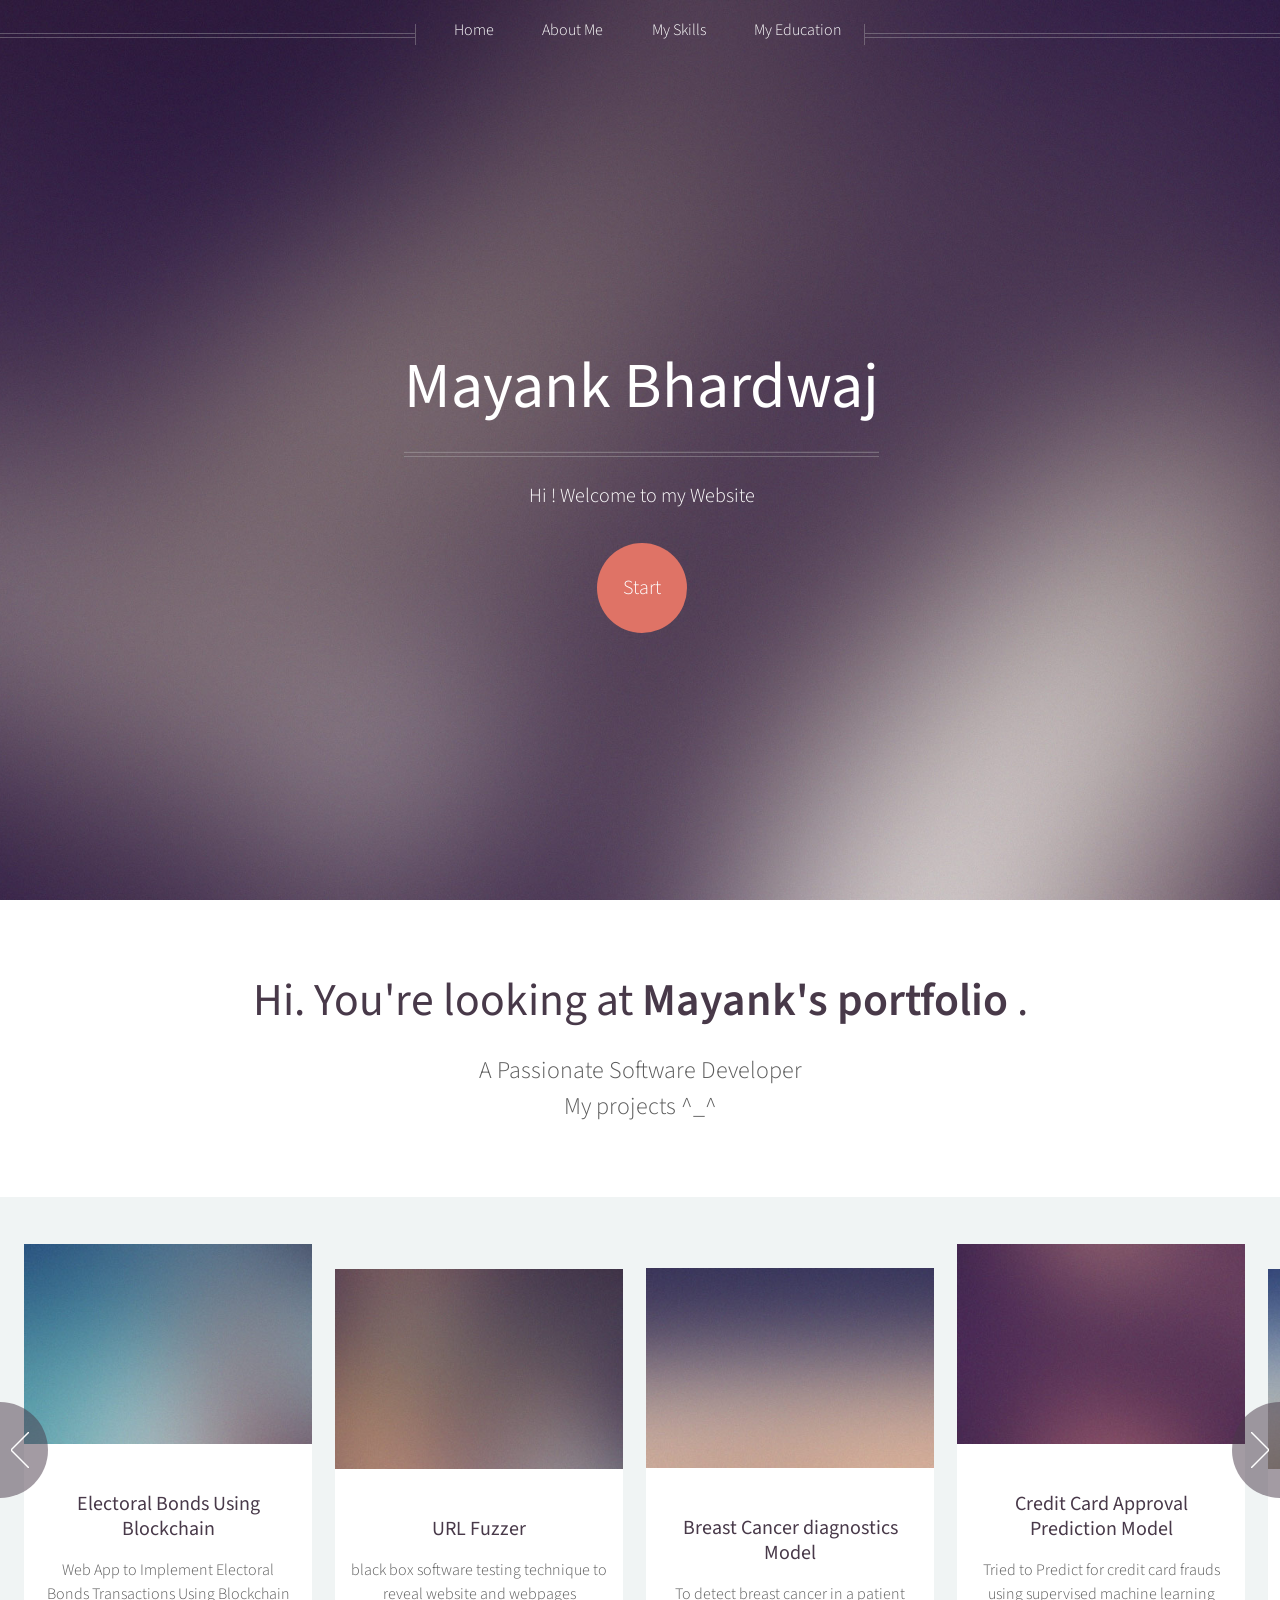
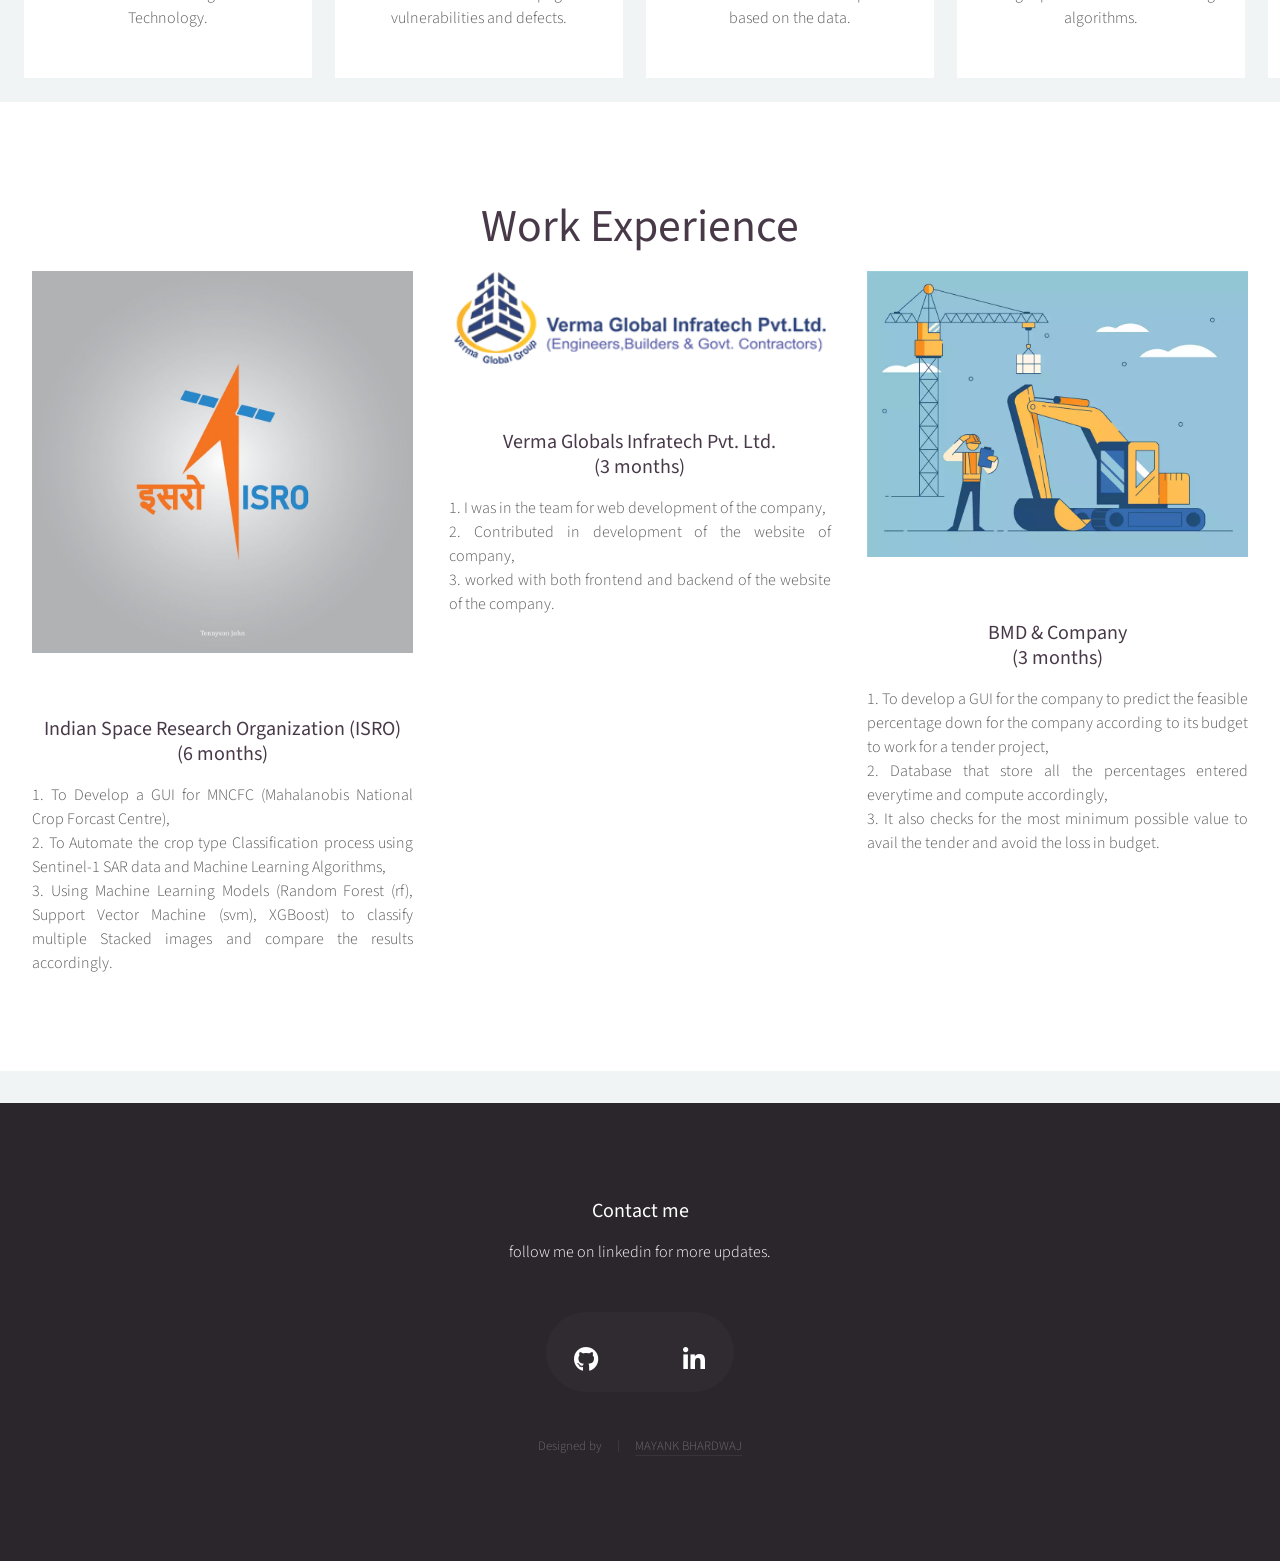
==== commit 3cd88d6b: "Update index.html" ====
--- a/index.html
+++ b/index.html
@@ -155,7 +155,7 @@
 								</p>
 							</article>
 							<article class="col-4 col-12-mobile special">
-								<a href="#" class="image featured"><img src="images/vermaGlobals.jpg" alt="" /></a>
+								<a href="#" class="image featured"><img src="images/verma.jpg" alt="" /></a>
 								<header>
 									<h3><a href="http://www.vermaglobalgroup.com/">Verma Globals Infratech Pvt. Ltd. <br>(3 months)</a></h3>
 								</header>
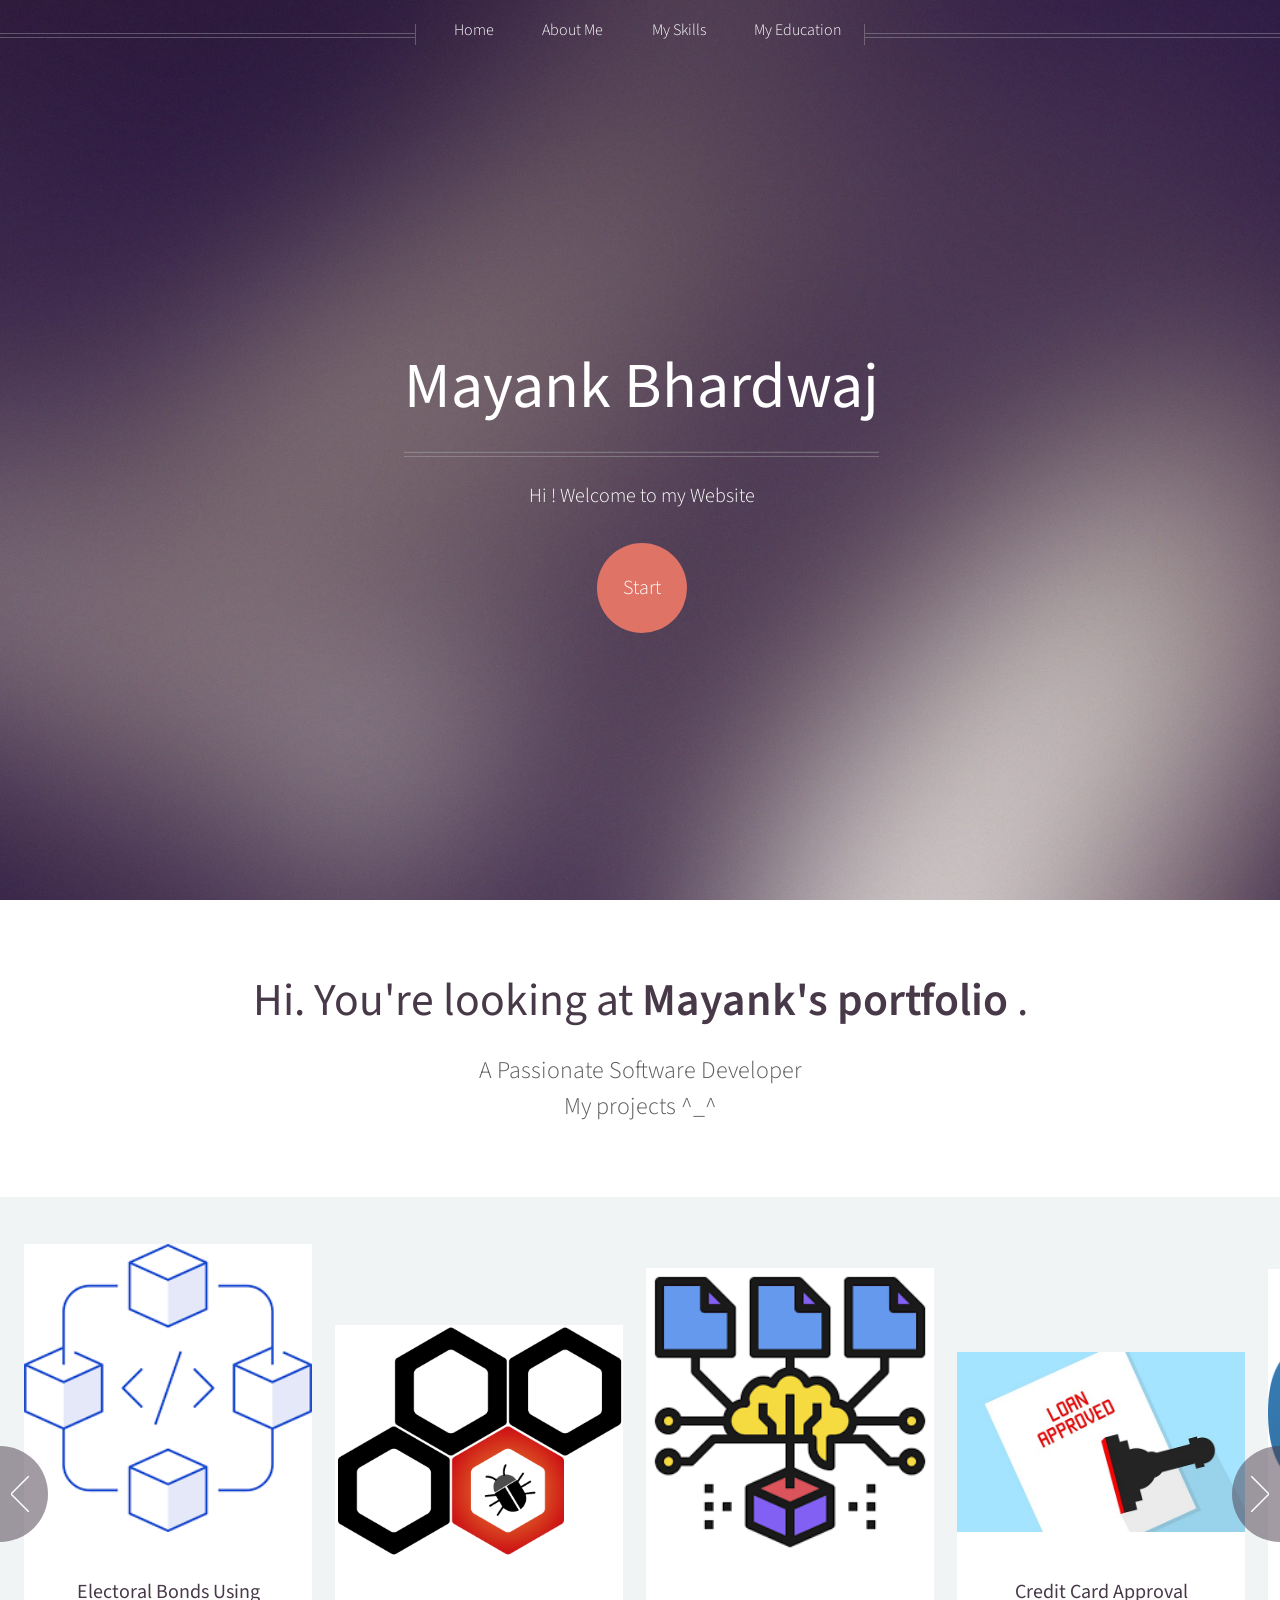
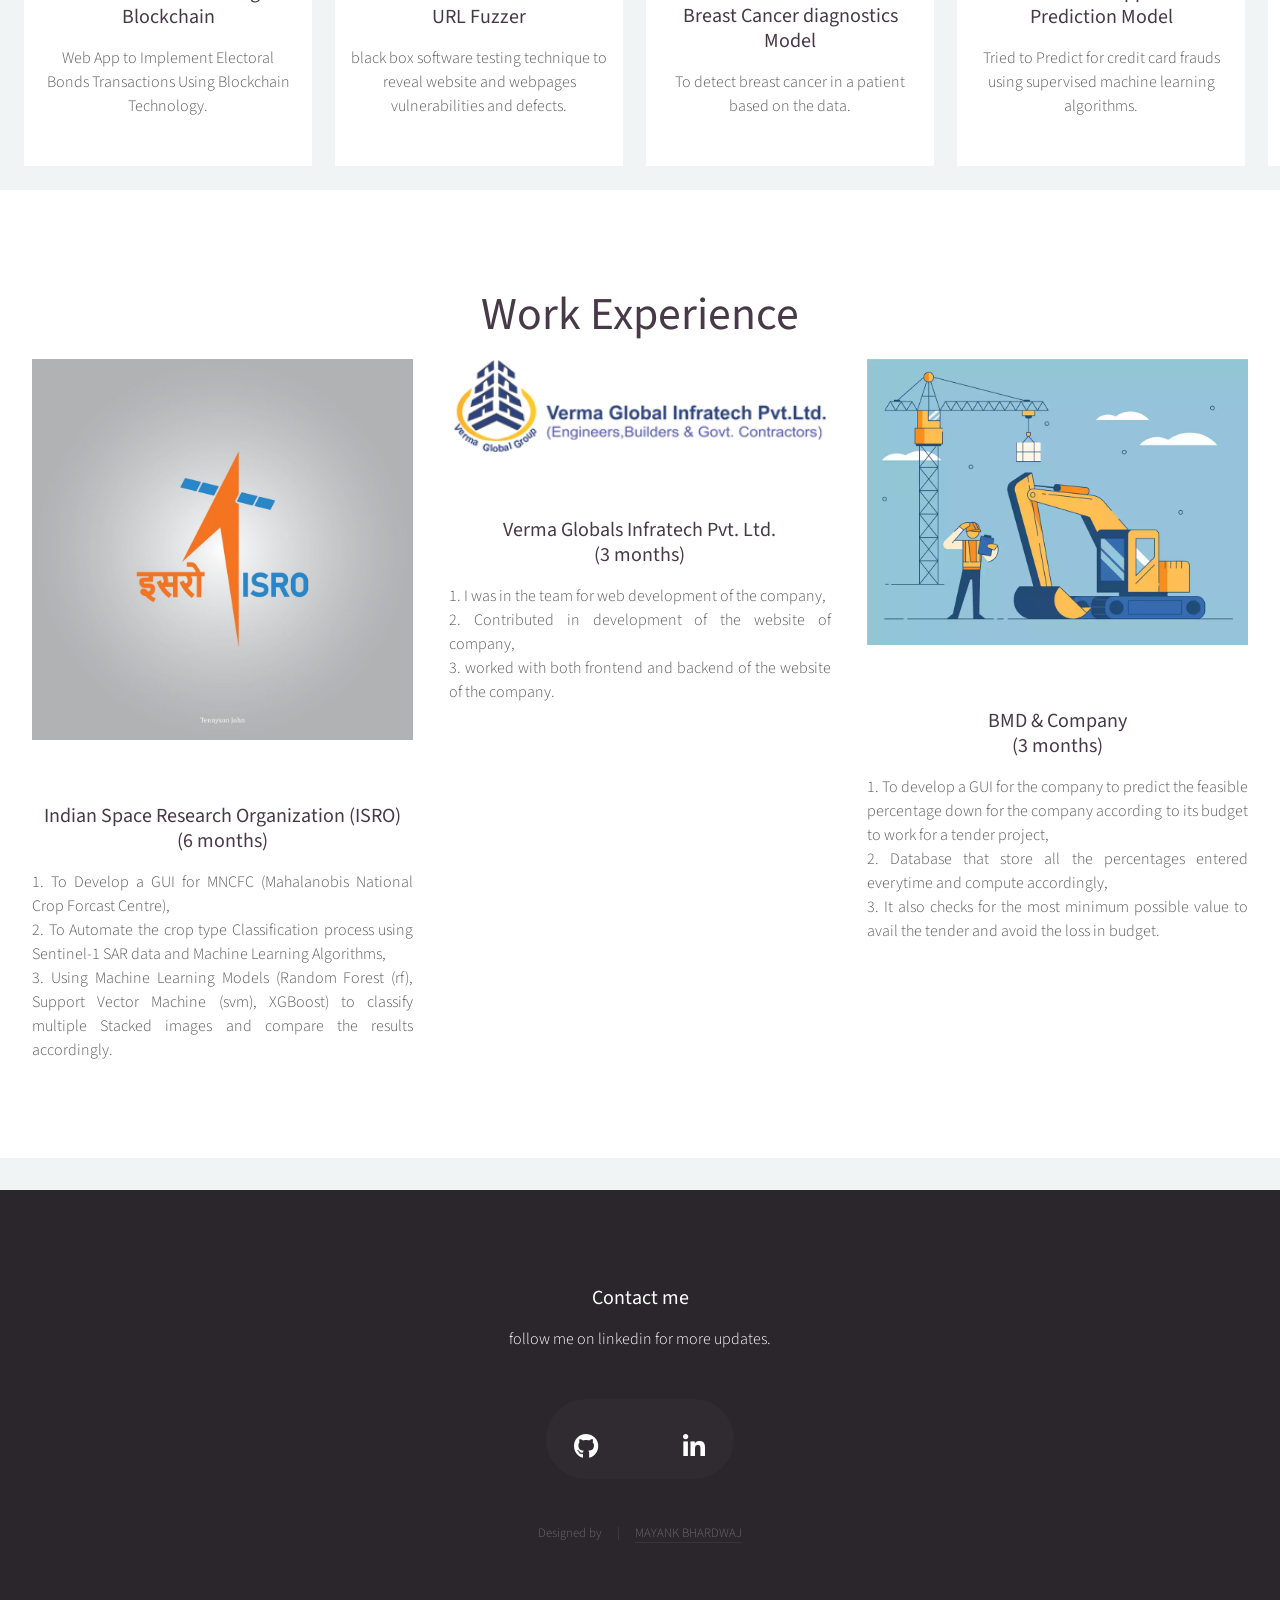
==== commit 9e5a5f6c: "Update index.html" ====
--- a/index.html
+++ b/index.html
@@ -54,7 +54,7 @@
 					<div class="reel">
 
 						<article>
-							<a href="#" class="image featured"><img src="images/pic01.jpg" alt="" /></a>
+							<a href="#" class="image featured"><img src="images/blockchain.png" alt="" /></a>
 							<header>
 								<h3><a href="https://github.com/Mayank-Bhardwaj-2703/EB-blockchain-web-3.0-app">Electoral Bonds Using Blockchain</a></h3>
 							</header>
@@ -62,7 +62,7 @@
 						</article>
 
 						<article>
-							<a href="#" class="image featured"><img src="images/pic02.jpg" alt="" /></a>
+							<a href="#" class="image featured"><img src="images/fuzz.png" alt="" /></a>
 							<header>
 								<h3><a href="https://github.com/Mayank-Bhardwaj-2703/URLFuzzer">URL Fuzzer</a></h3>
 							</header>
@@ -70,7 +70,7 @@
 						</article>
 
 						<article>
-							<a href="#" class="image featured"><img src="images/pic03.jpg" alt="" /></a>
+							<a href="#" class="image featured"><img src="images/breastCancer.png" alt="" /></a>
 							<header>
 								<h3><a href="https://github.com/Mayank-Bhardwaj-2703/Breast-cancer-diagnostics-model">Breast Cancer diagnostics Model</a></h3>
 							</header>
@@ -78,7 +78,7 @@
 						</article>
 
 						<article>
-							<a href="#" class="image featured"><img src="images/pic04.jpg" alt="" /></a>
+							<a href="#" class="image featured"><img src="images/creditcardapproval.png" alt="" /></a>
 							<header>
 								<h3><a href="https://github.com/Mayank-Bhardwaj-2703/credit-card-approval-prediction-model">Credit Card Approval Prediction Model</a></h3>
 							</header>
@@ -86,7 +86,7 @@
 						</article>
 
 						<article>
-							<a href="#" class="image featured"><img src="images/pic05.jpg" alt="" /></a>
+							<a href="#" class="image featured"><img src="images/scrap.png" alt="" /></a>
 							<header>
 								<h3><a href="https://github.com/Mayank-Bhardwaj-2703/Web-Scraping">Web Scraping</a></h3>
 							</header>
@@ -94,7 +94,7 @@
 						</article>
 
 						<article>
-							<a href="#" class="image featured"><img src="images/pic01.jpg" alt="" /></a>
+							<a href="#" class="image featured"><img src="images/filehandler.jpg" alt="" /></a>
 							<header>
 								<h3><a href="https://github.com/Mayank-Bhardwaj-2703/file-handler">File Handler</a></h3>
 							</header>
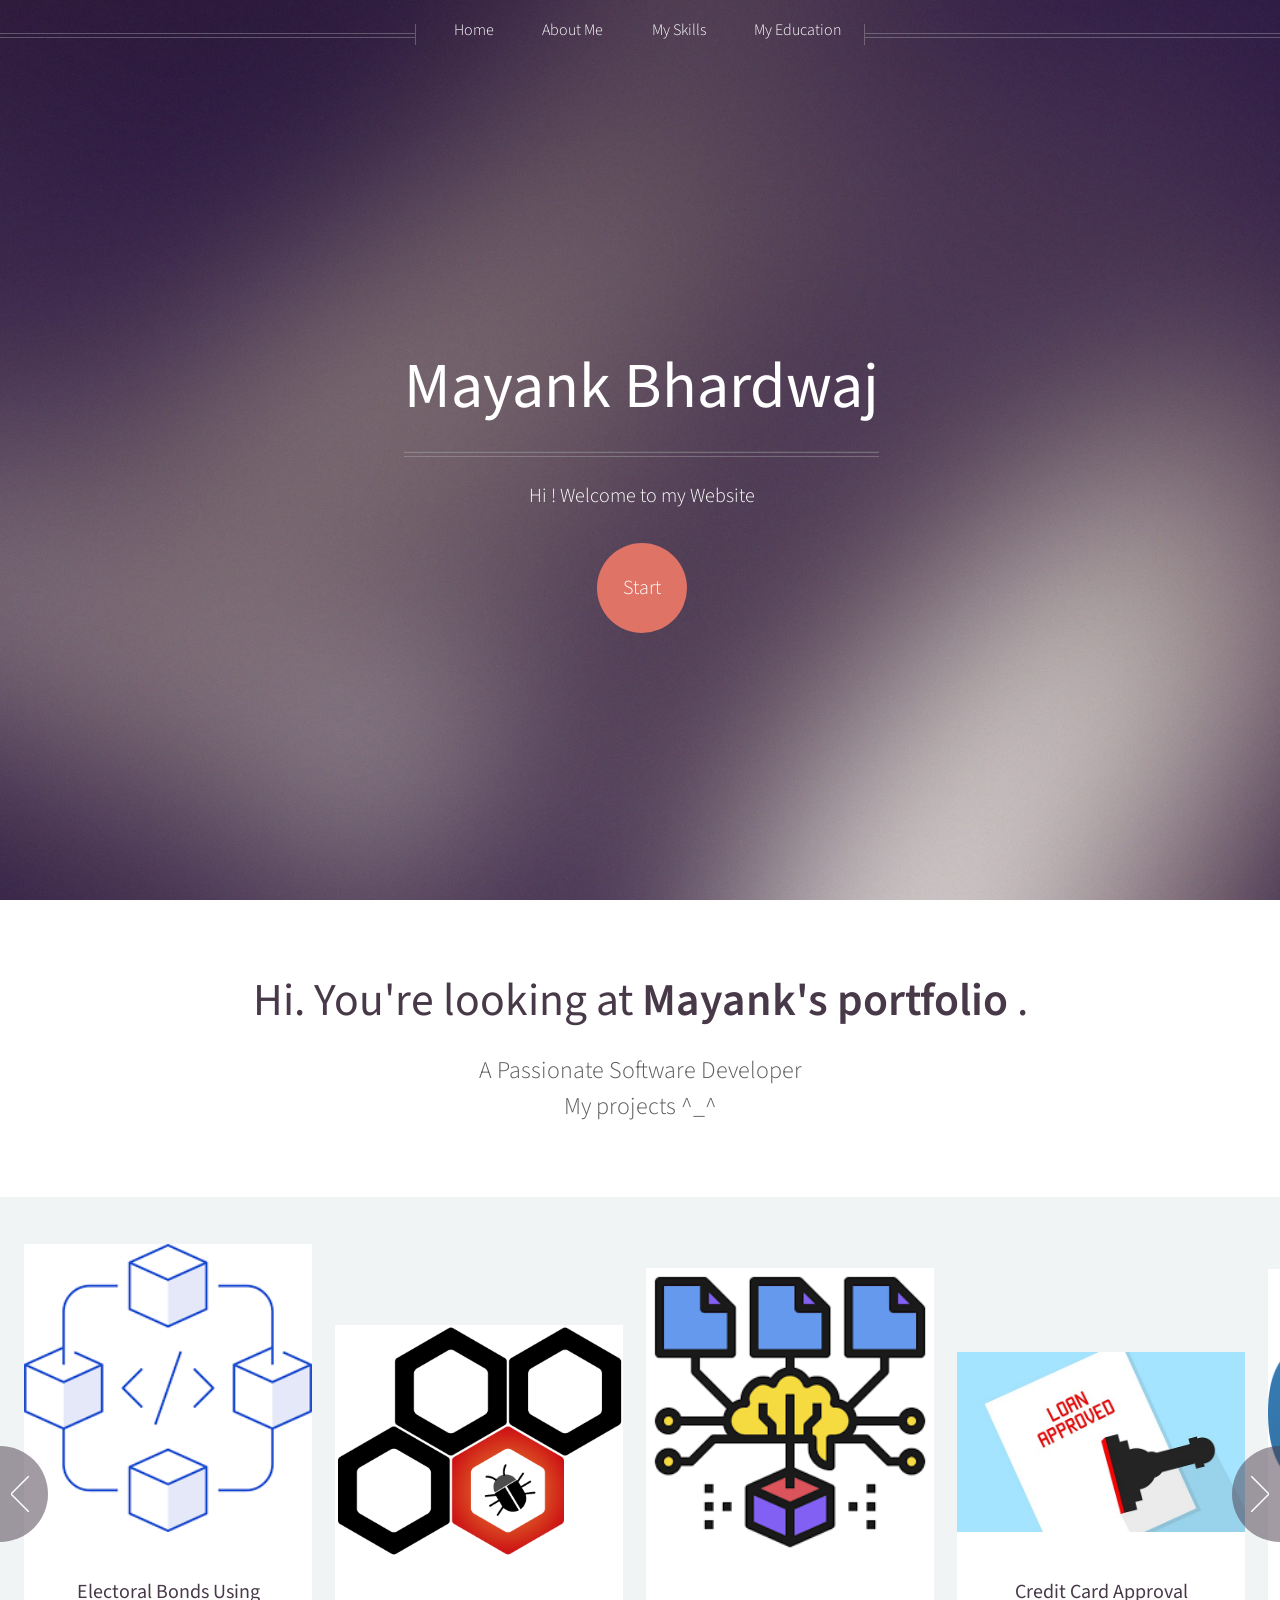
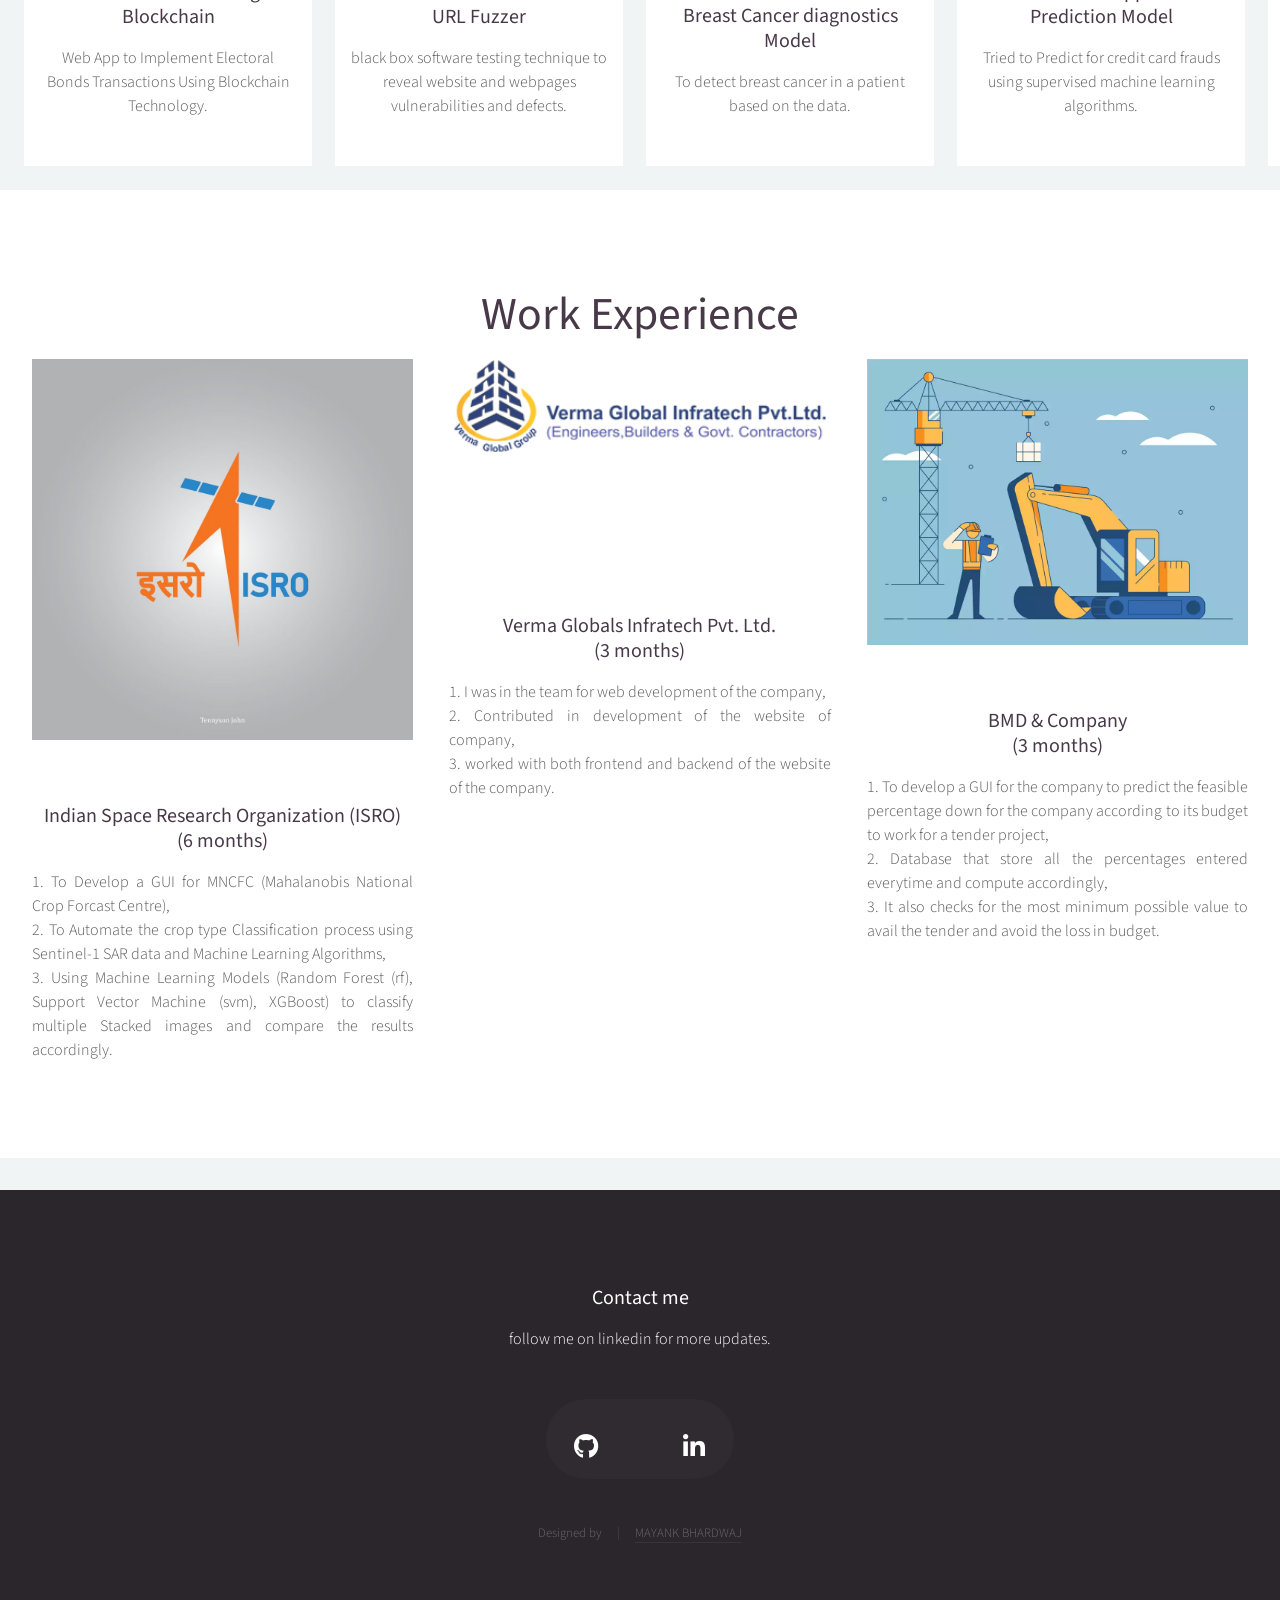
==== commit 189f84da: "Update index.html" ====
--- a/index.html
+++ b/index.html
@@ -155,7 +155,7 @@
 								</p>
 							</article>
 							<article class="col-4 col-12-mobile special">
-								<a href="#" class="image featured"><img src="images/verma.jpg" alt="" /></a>
+								<a href="#" class="image featured"><img src="images/verma.jpg" alt="" /></a> <br><br><br><br>
 								<header>
 									<h3><a href="http://www.vermaglobalgroup.com/">Verma Globals Infratech Pvt. Ltd. <br>(3 months)</a></h3>
 								</header>
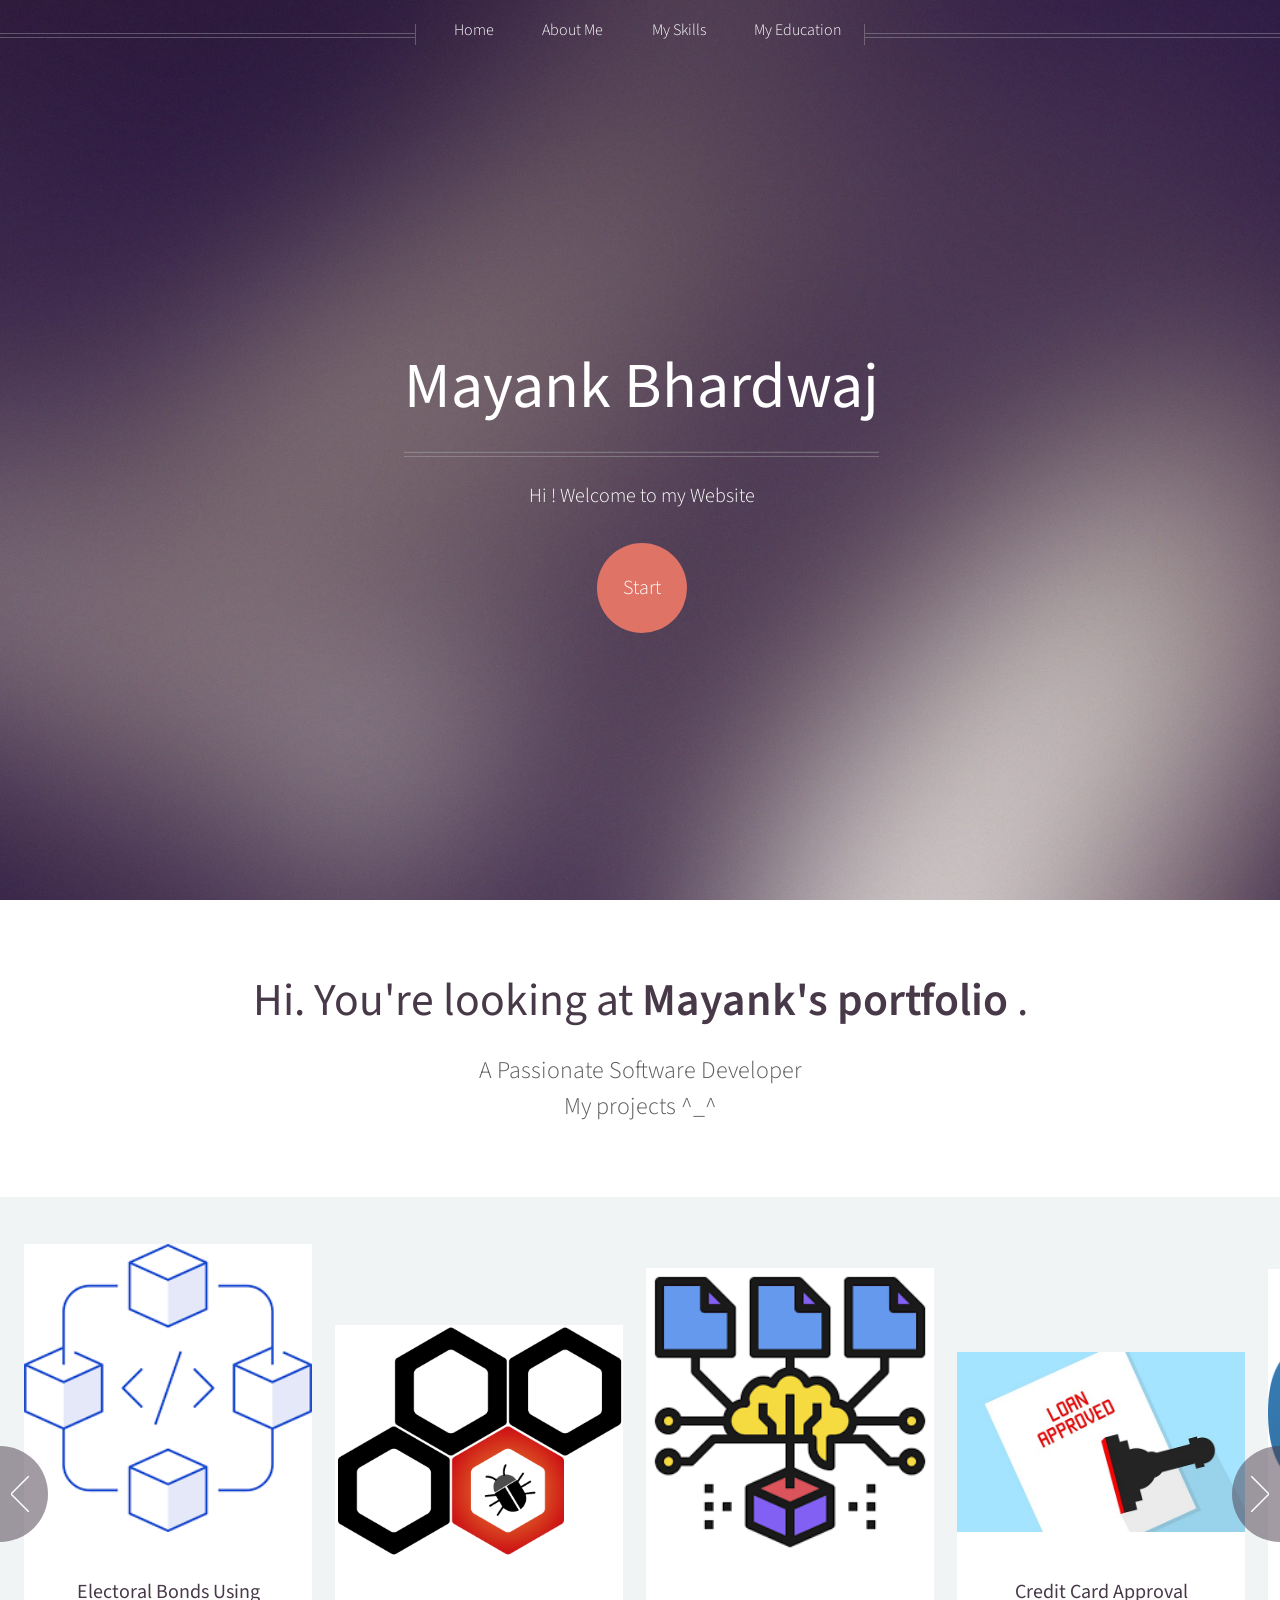
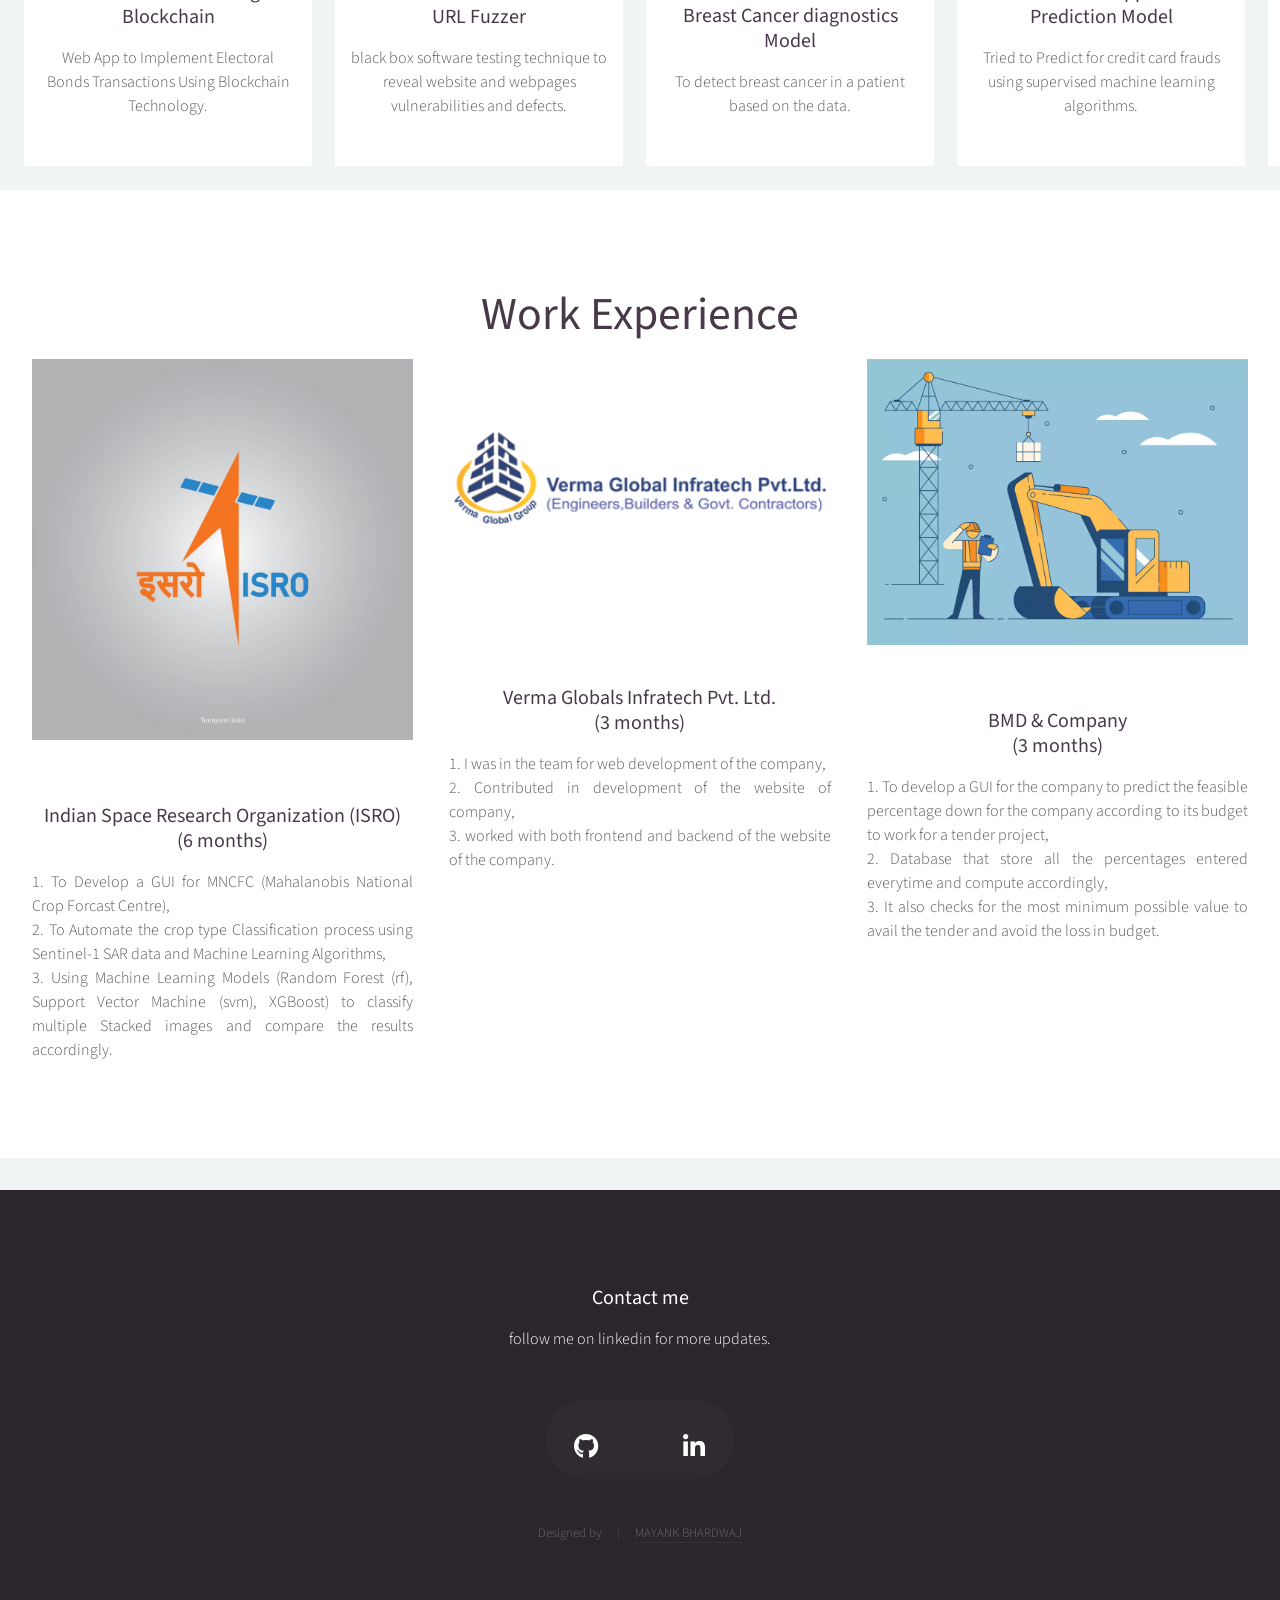
==== commit 2e92b682: "Update index.html" ====
--- a/index.html
+++ b/index.html
@@ -155,7 +155,7 @@
 								</p>
 							</article>
 							<article class="col-4 col-12-mobile special">
-								<a href="#" class="image featured"><img src="images/verma.jpg" alt="" /></a> <br><br><br><br>
+								<br><br><br><a href="#" class="image featured"><img src="images/verma.jpg" alt="" /></a> <br><br><br><br>
 								<header>
 									<h3><a href="http://www.vermaglobalgroup.com/">Verma Globals Infratech Pvt. Ltd. <br>(3 months)</a></h3>
 								</header>
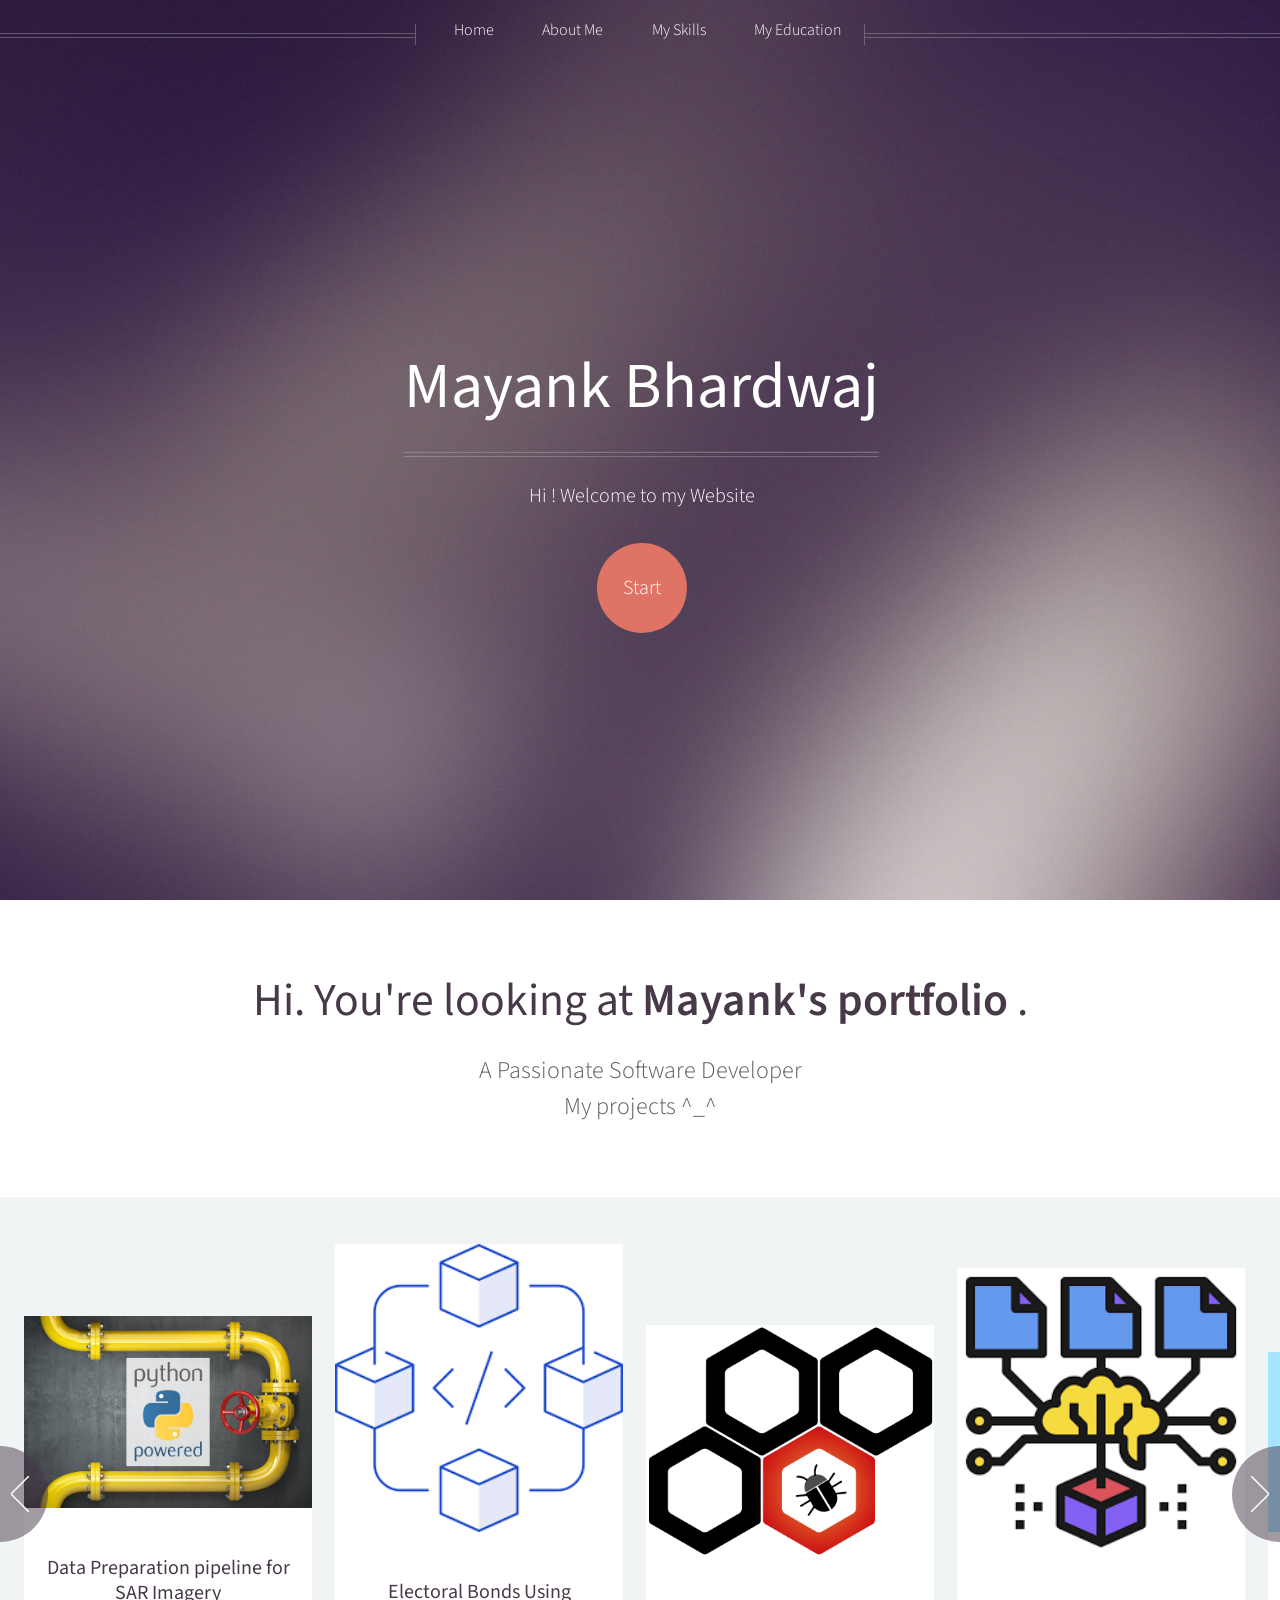
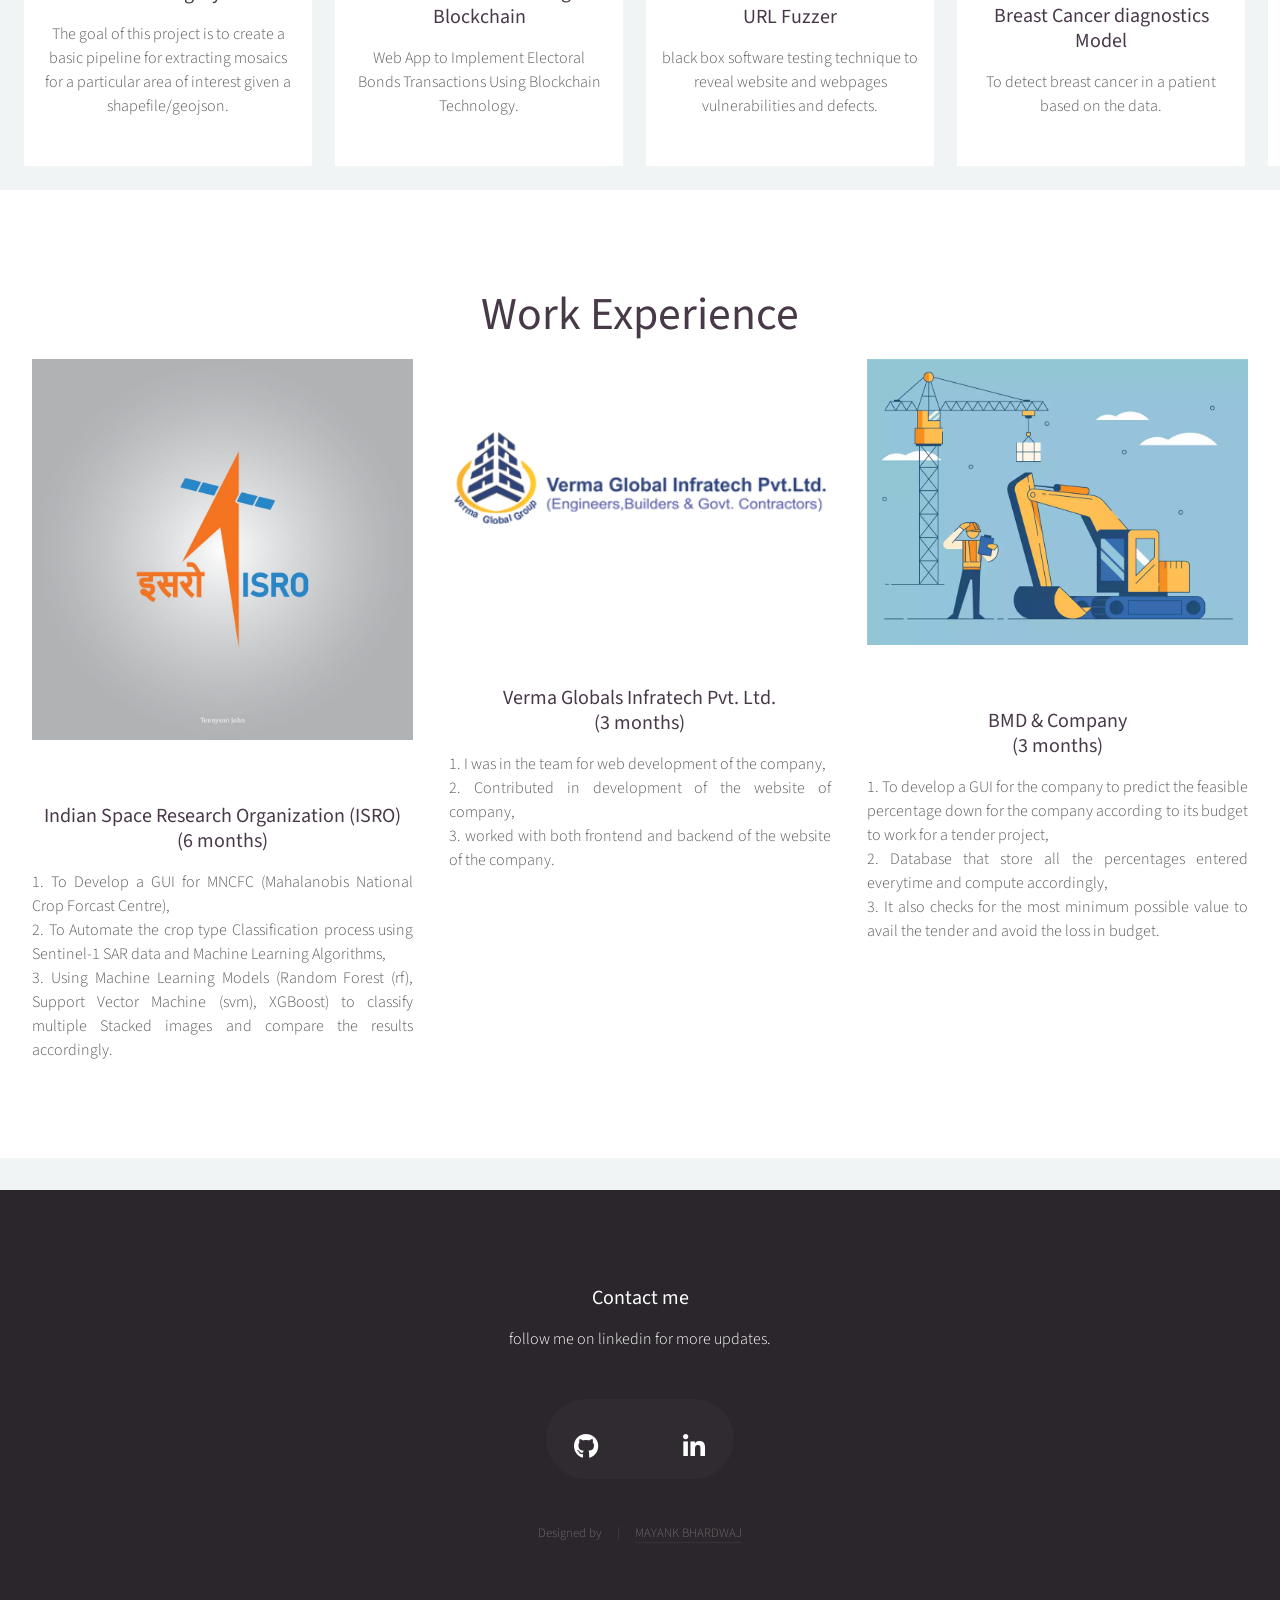
==== commit 3601f4ed: "adding new personal project adding new personal project." ====
--- a/index.html
+++ b/index.html
@@ -53,6 +53,14 @@
 				<section class="carousel">
 					<div class="reel">
 
+						<article>
+							<a href="#" class="image featured"><img src="images/pipeline.png" alt="" /></a>
+							<header>
+								<h3><a href="https://github.com/Mayank-Bhardwaj-2703/data-preparation-pipeline-for-SAR-imagery">Data Preparation pipeline for SAR Imagery</a></h3>
+							</header>
+							<p>The goal of this project is to create a basic pipeline for extracting mosaics for a particular area of interest given a shapefile/geojson.</p>
+						</article>
+						
 						<article>
 							<a href="#" class="image featured"><img src="images/blockchain.png" alt="" /></a>
 							<header>
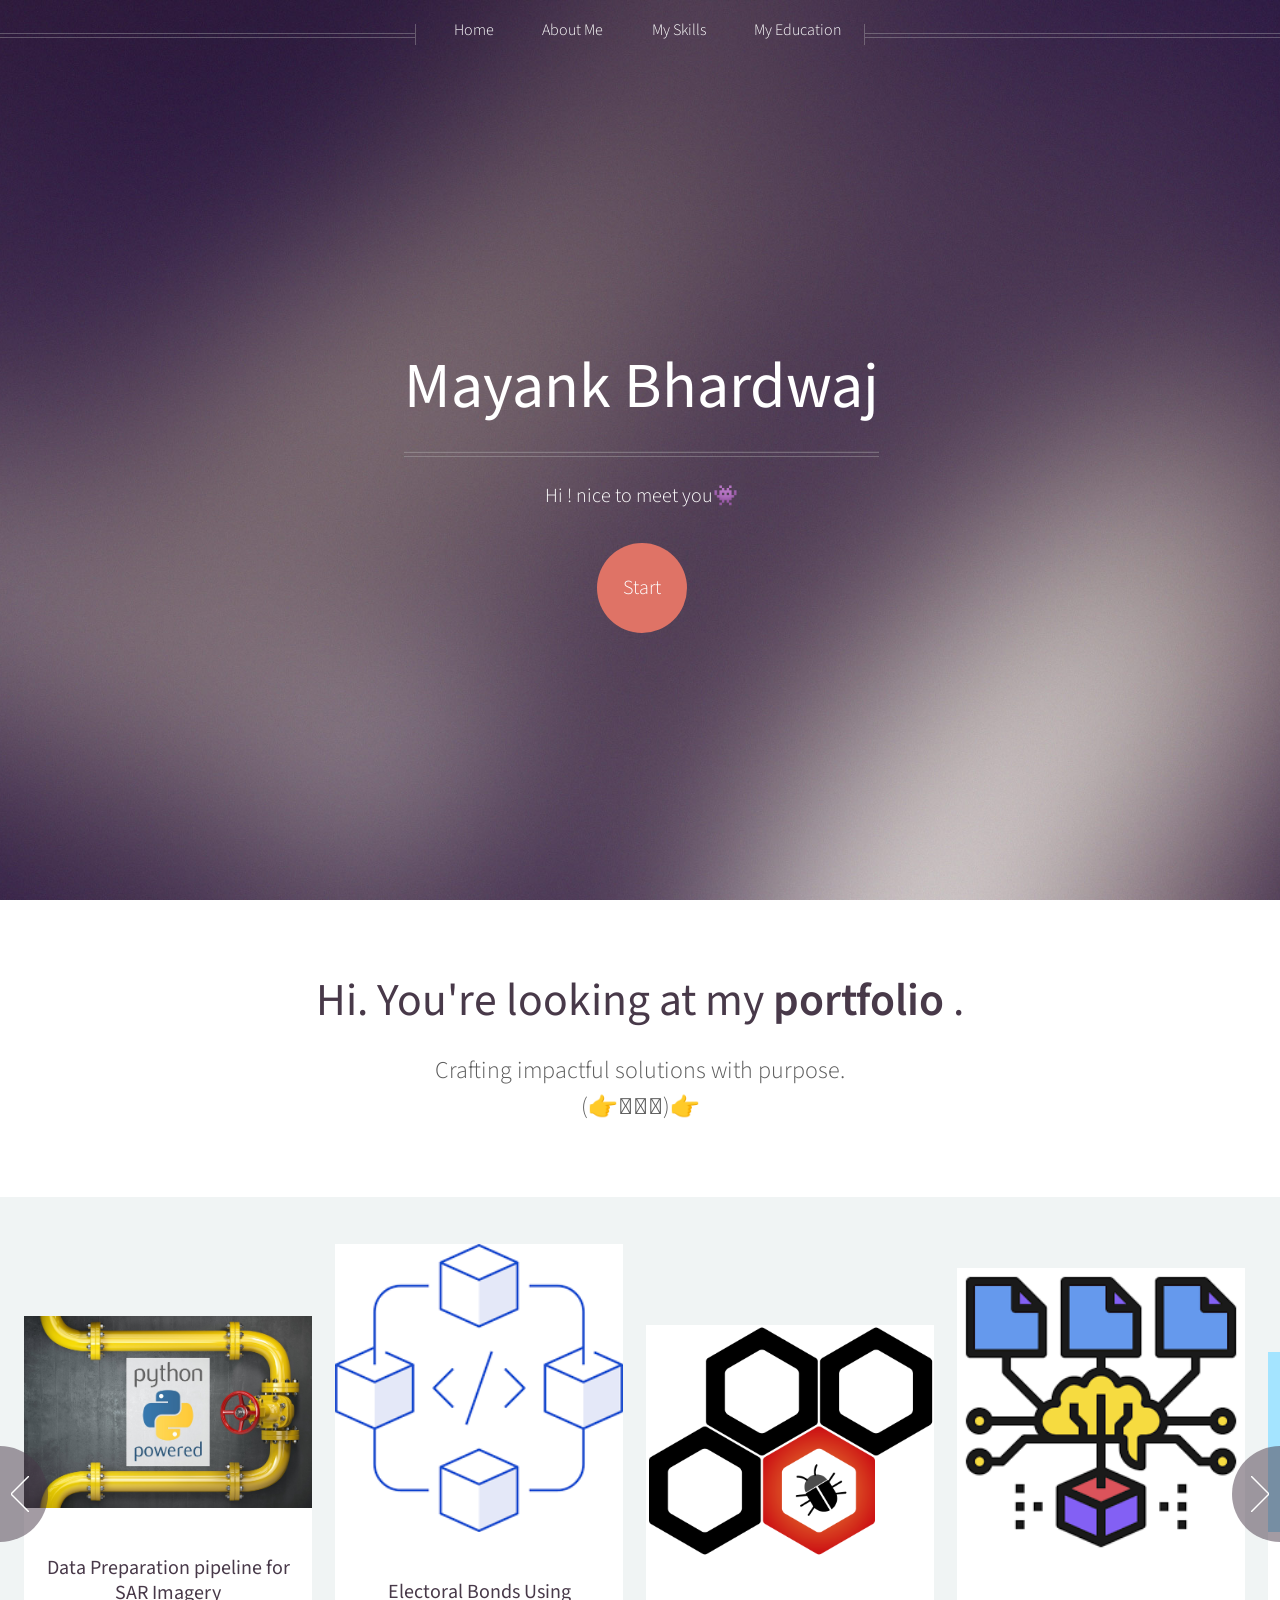
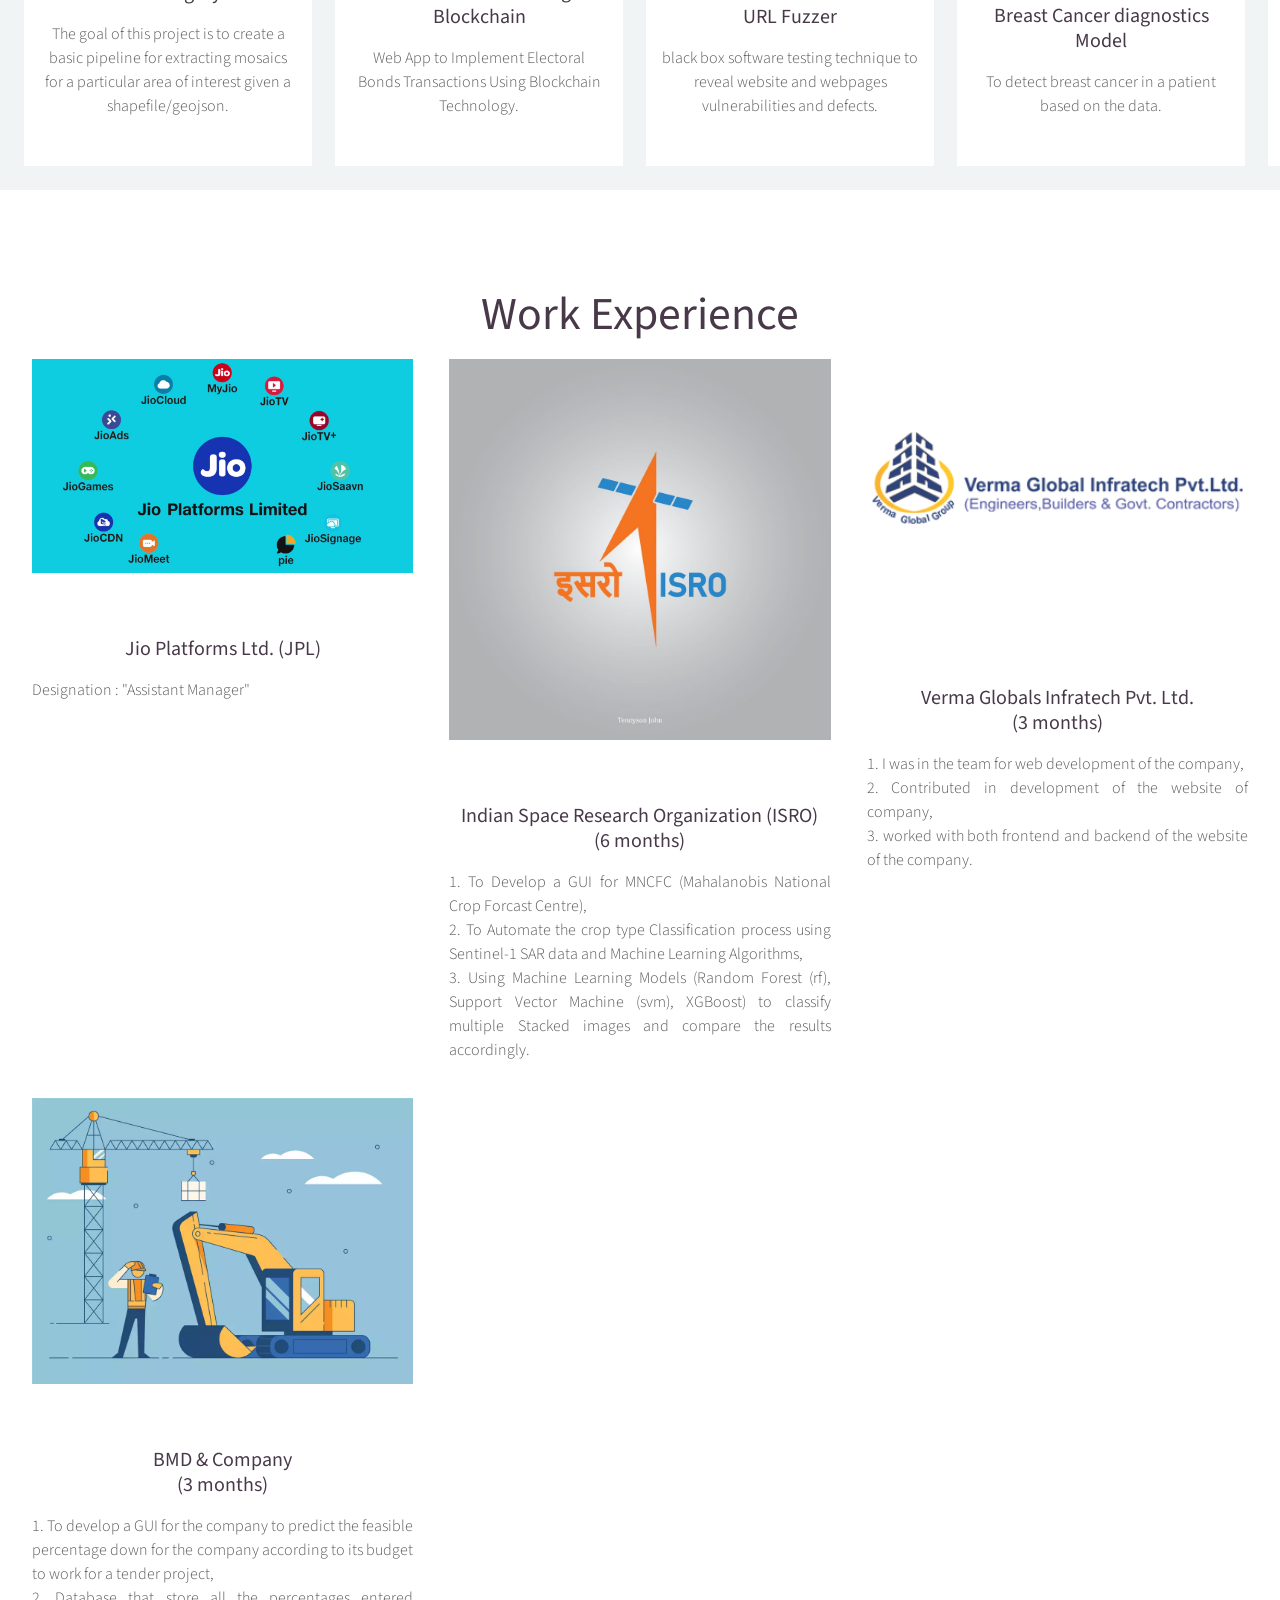
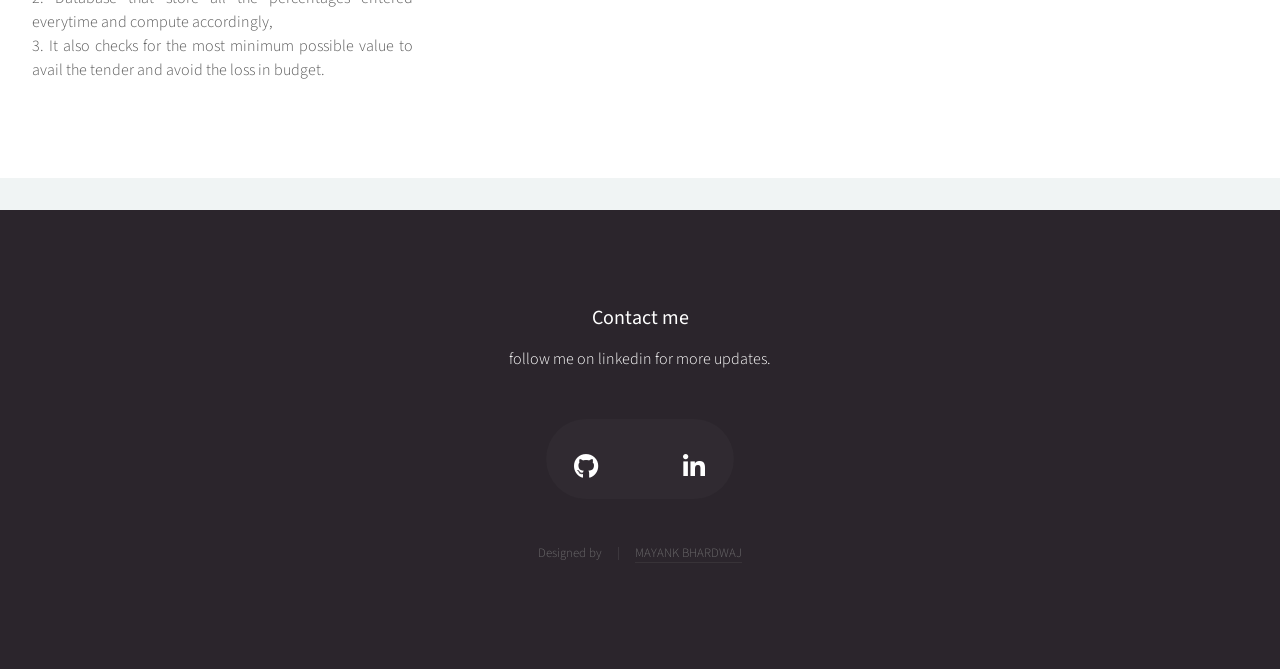
==== commit a9d5d0b0: "Update index.html" ====
--- a/index.html
+++ b/index.html
@@ -18,7 +18,7 @@
 							<header>
 								<h1><a href="index.html" id="logo">Mayank Bhardwaj</a></h1>
 								<hr />
-								<p>Hi ! Welcome to my Website</p>
+								<p>Hi ! nice to meet you👾</p>
 							</header>
 							<footer>
 								<a href="#banner" class="button circled scrolly">Start</a>
@@ -41,10 +41,10 @@
 			<!-- Banner -->
 				<section id="banner">
 					<header>
-						<h2>Hi. You're looking at <strong>Mayank's portfolio</strong> .</h2>
+						<h2>Hi. You're looking at my<strong> portfolio</strong> .</h2>
 						<p>
-							A Passionate Software Developer<br>
-							My projects ^_^
+							Crafting impactful solutions with purpose.<br>
+							(👉ﾟヮﾟ)👉
 						</p>
 					</header>
 				</section>
@@ -151,6 +151,15 @@
 						</header>
 						<div class="row">
 							<article class="col-4 col-12-mobile special">
+								<a href="#" class="image featured"><img src="images/jio.jpeg" alt="" /></a>
+								<header>
+									<h3><a href="https://www.linkedin.com/in/mayankbhardwaj2703/details/experience/">Jio Platforms Ltd. (JPL) <br></a></h3>
+								</header>
+								<p>
+									Designation : "Assistant Manager"
+								</p>
+							</article>
+							<article class="col-4 col-12-mobile special">
 								<a href="#" class="image featured"><img src="images/isro.jpg" alt="" /></a>
 								<header>
 									<h3><a href="https://www.linkedin.com/in/mayank-bhardwaj-663590208/">Indian Space Research Organization (ISRO) <br>(6 months)</a></h3>
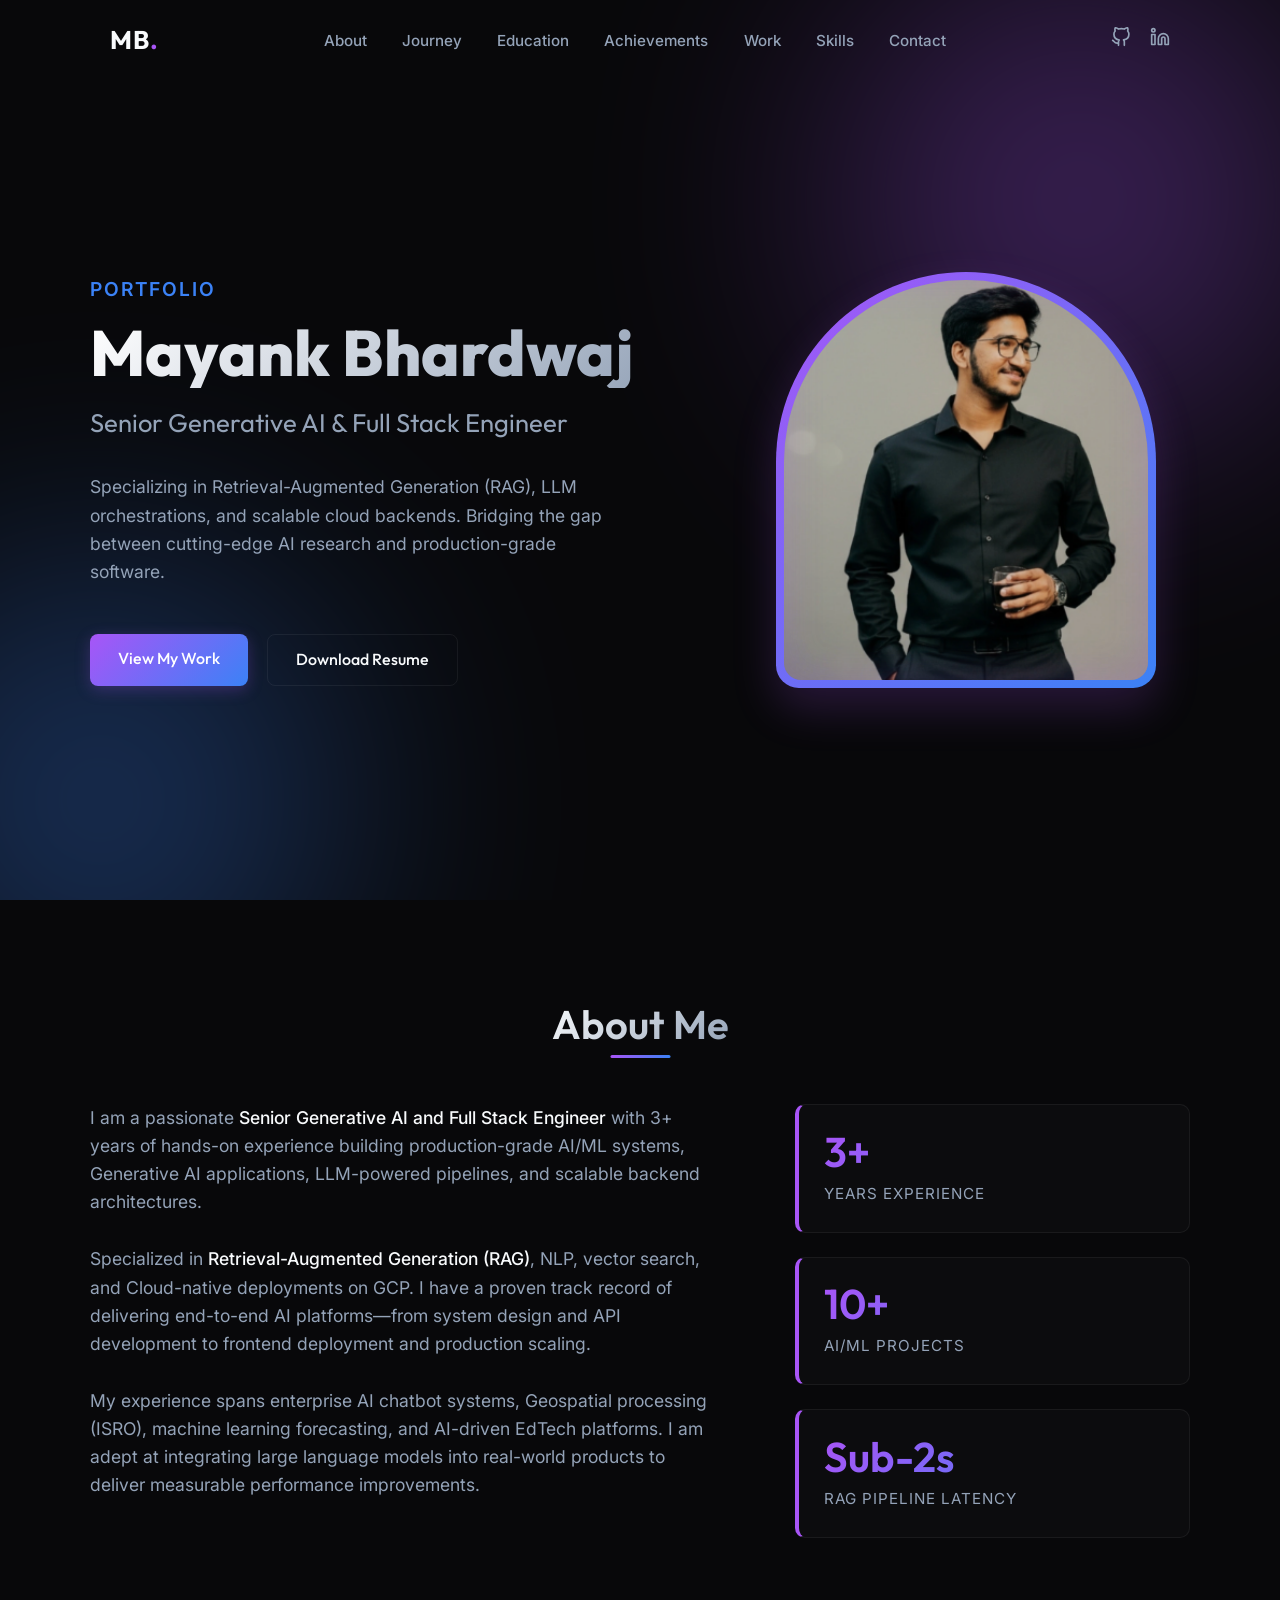
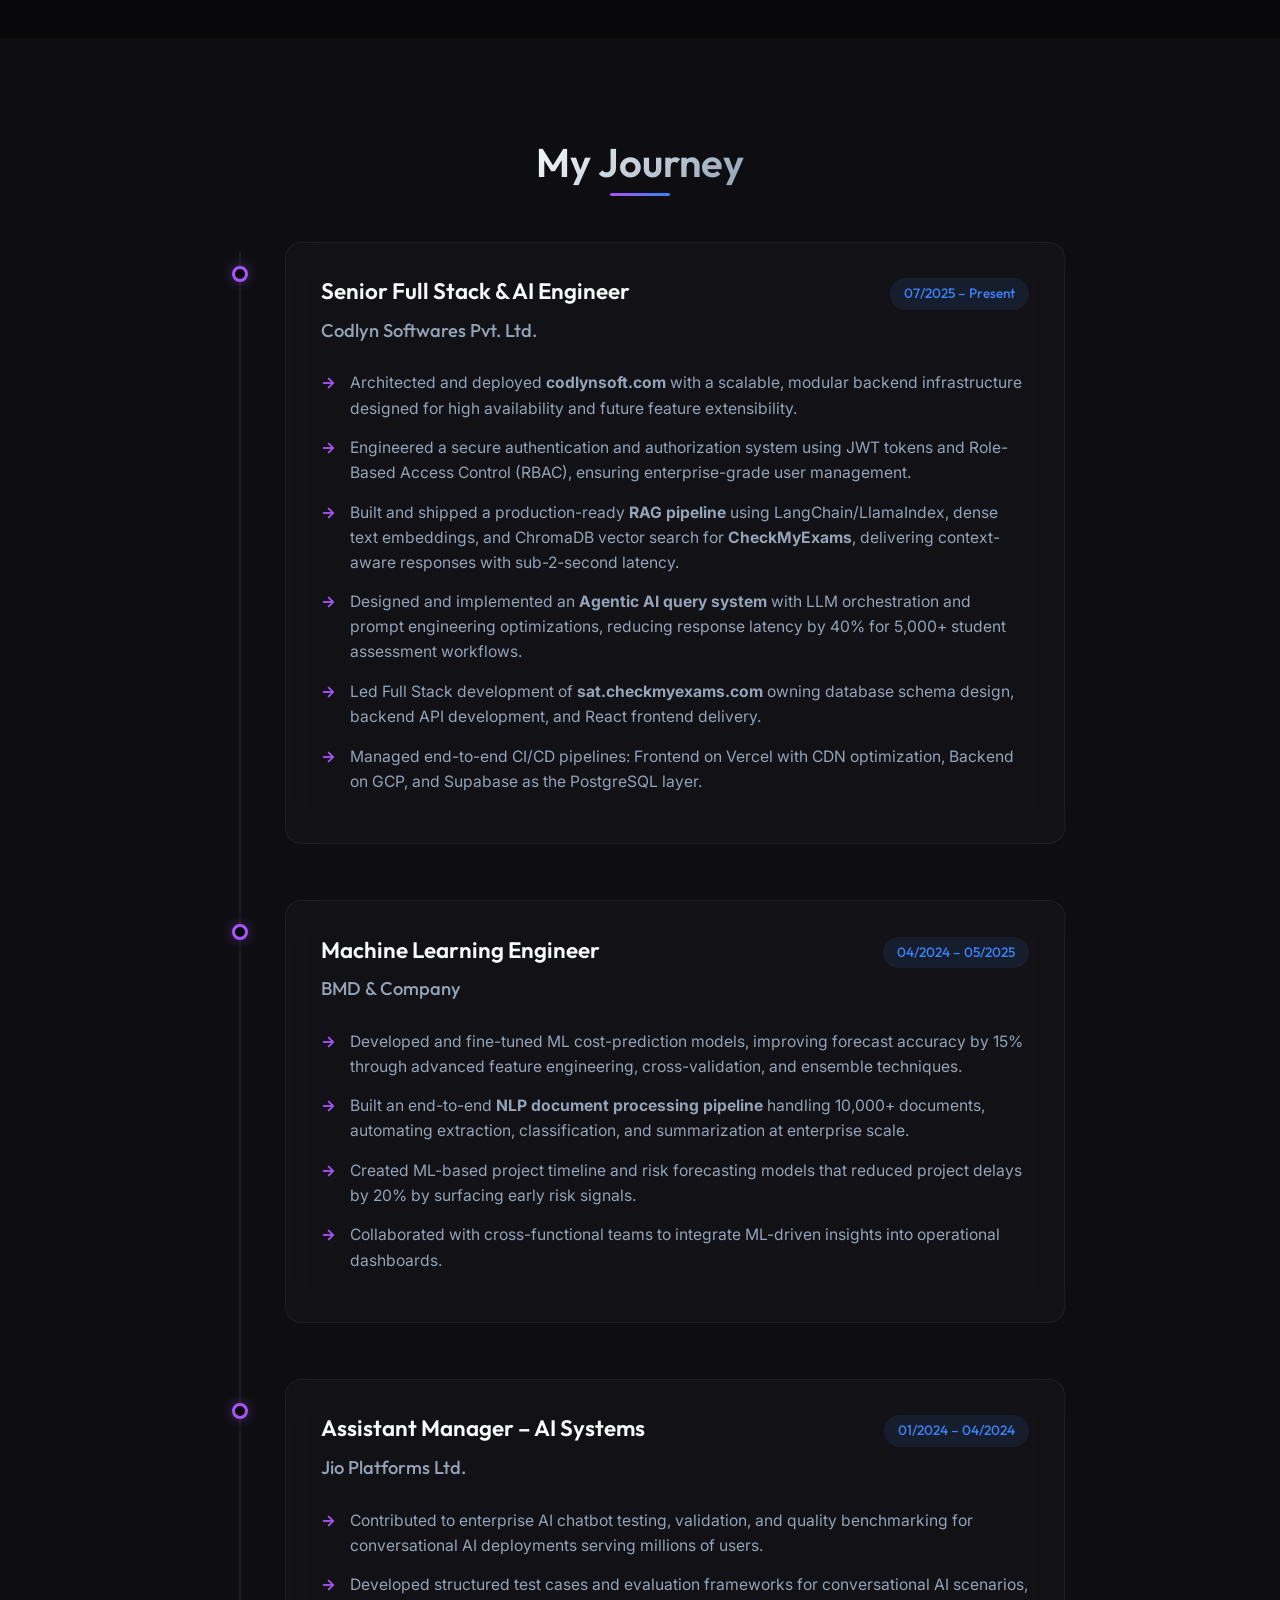
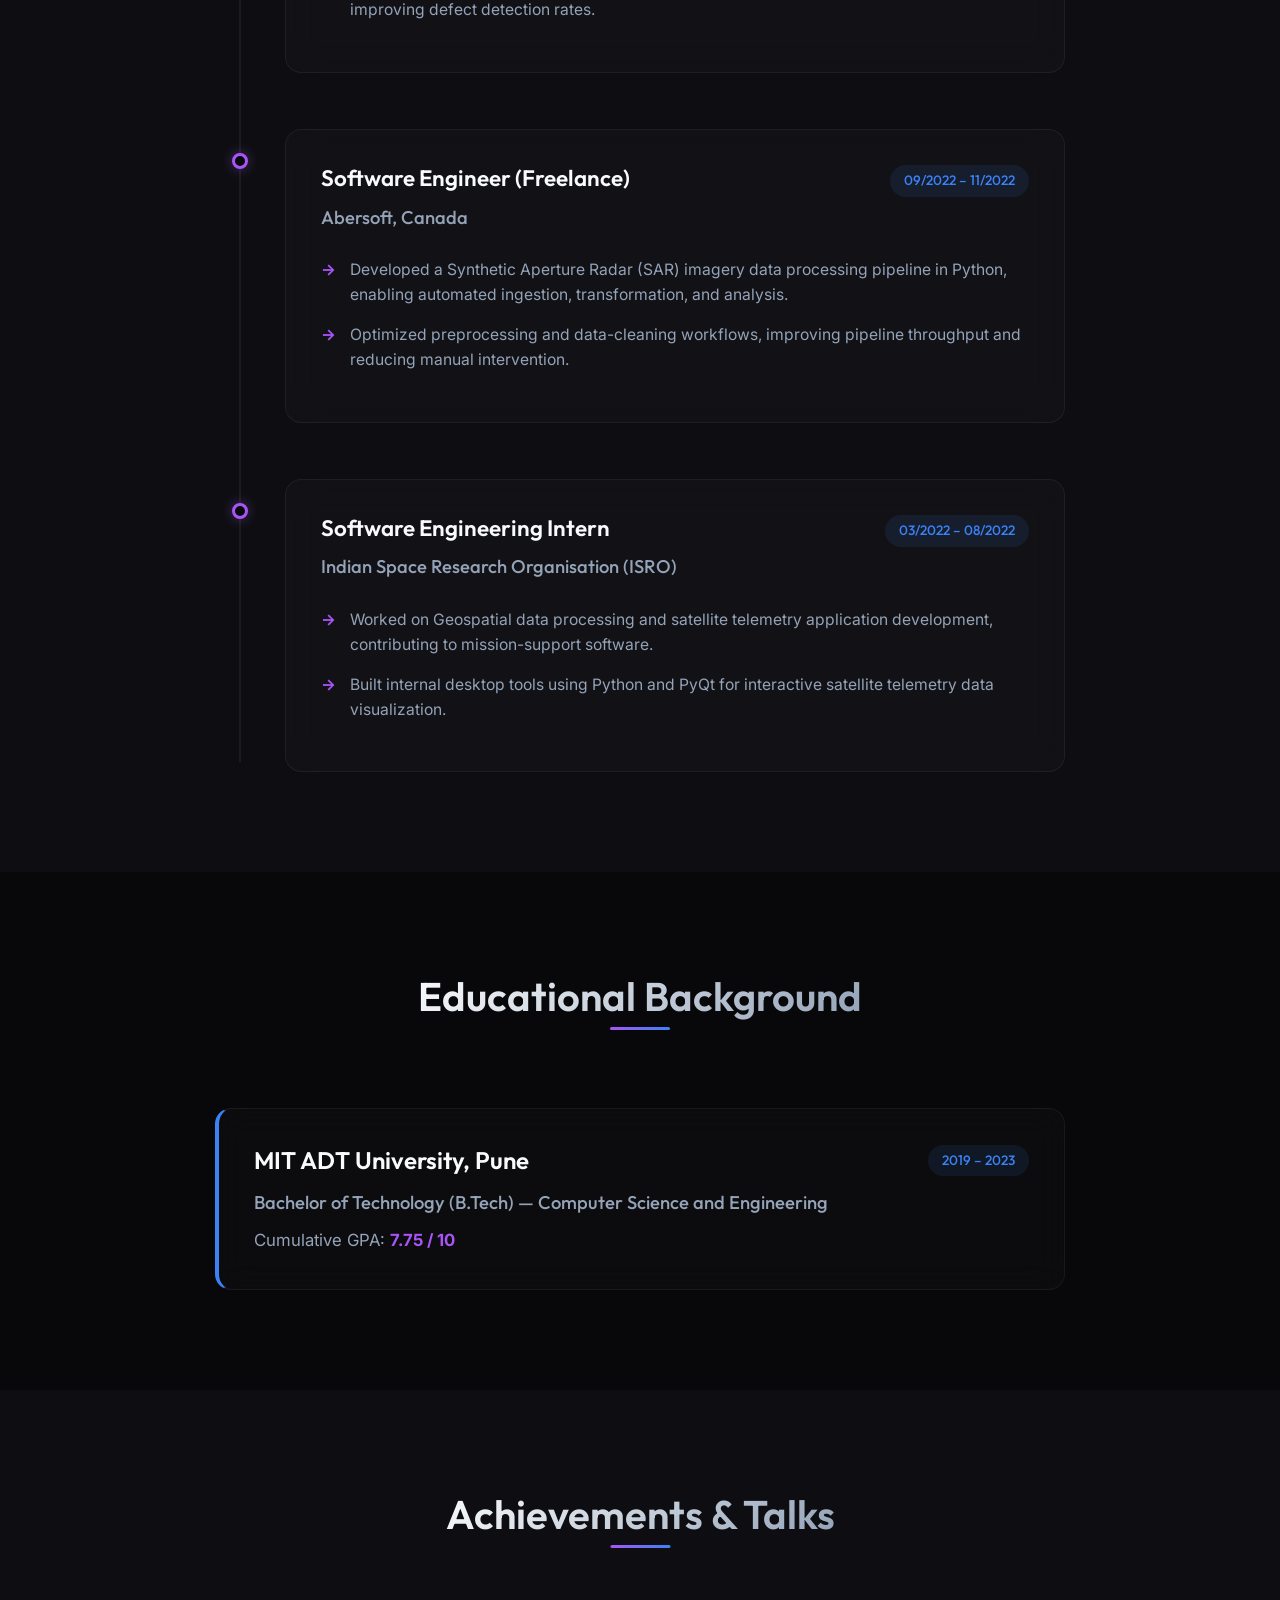
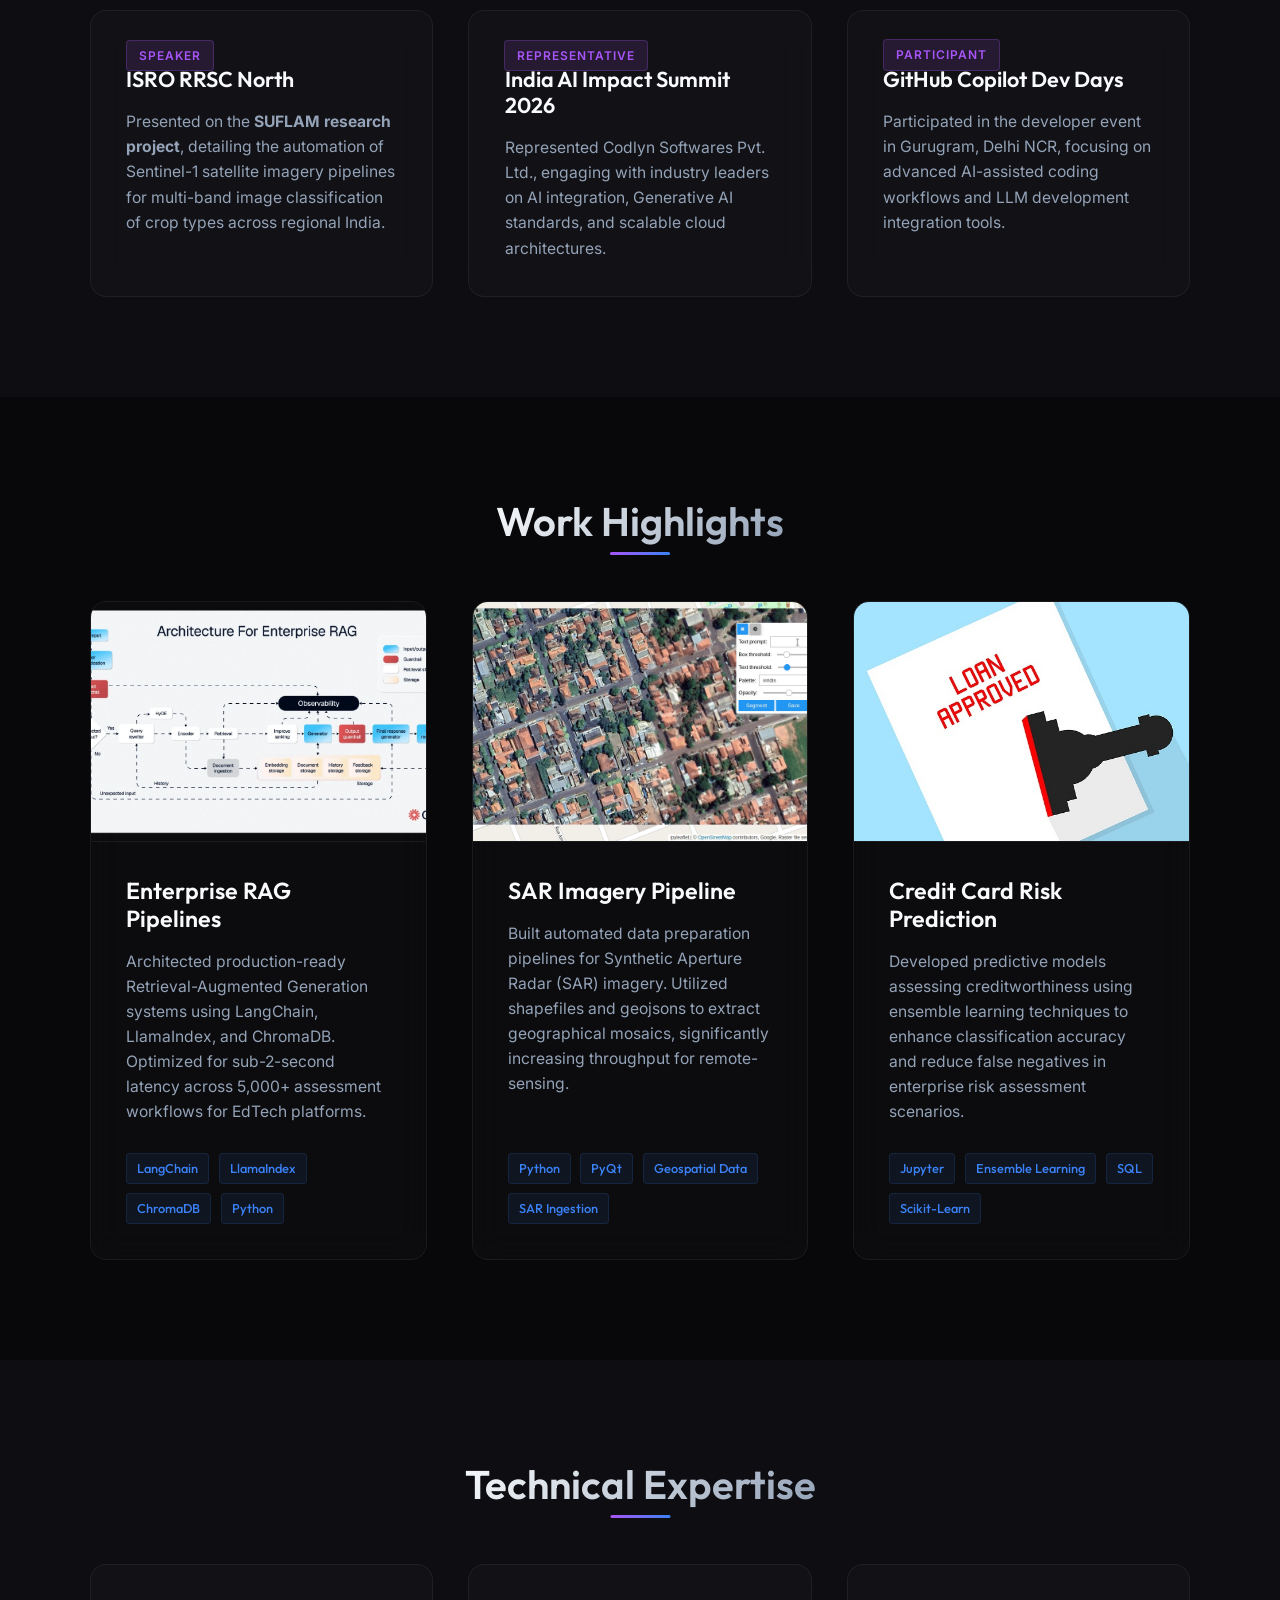
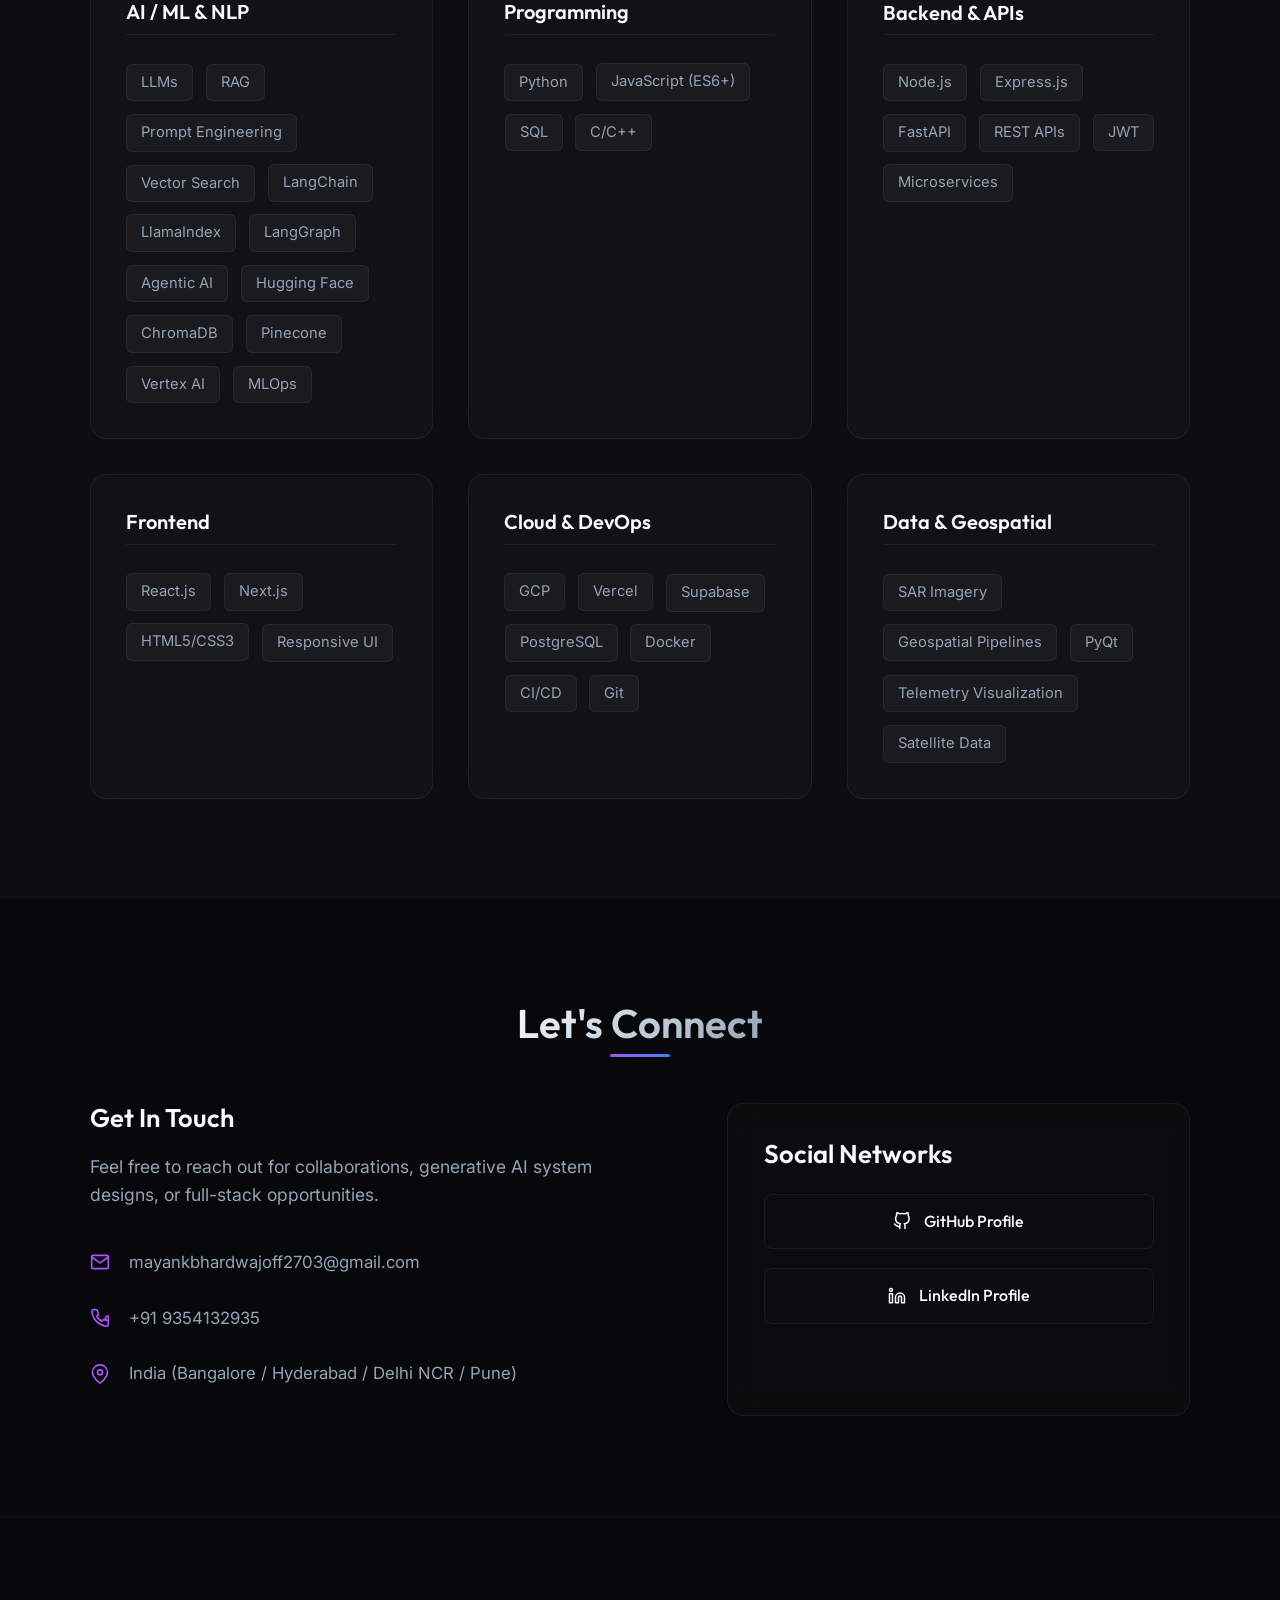
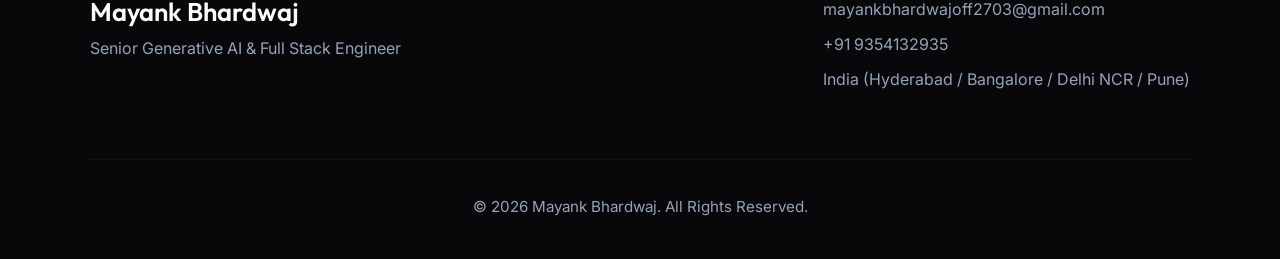
==== commit b0c78b3f: "updated profile" ====
--- a/index.html
+++ b/index.html
@@ -1,244 +1,395 @@
-
-<html>
-	<head>
-		<title>Mayank-Bhardwaj</title>
-		<meta charset="utf-8" />
-		<meta name="viewport" content="width=device-width, initial-scale=1, user-scalable=no" />
-		<link rel="stylesheet" href="assets/css/main.css" />
-		<noscript><link rel="stylesheet" href="assets/css/noscript.css" /></noscript>
-	</head>
-	<body class="homepage is-preload">
-		<div id="page-wrapper">
-
-			<!-- Header -->
-				<div id="header">
-
-					<!-- Inner -->
-						<div class="inner">
-							<header>
-								<h1><a href="index.html" id="logo">Mayank Bhardwaj</a></h1>
-								<hr />
-								<p>Hi ! nice to meet you👾</p>
-							</header>
-							<footer>
-								<a href="#banner" class="button circled scrolly">Start</a>
-							</footer>
-						</div>
-
-					<!-- Nav -->
-						<nav id="nav">
-							<ul>
-								<li><a href="index.html">Home</a></li>
-
-								<li><a href="left-sidebar.html">About Me</a></li>
-								<li><a href="right-sidebar.html">My Skills</a></li>
-								<li><a href="no-sidebar.html">My Education</a></li>
-							</ul>
-						</nav>
-
-				</div>
-
-			<!-- Banner -->
-				<section id="banner">
-					<header>
-						<h2>Hi. You're looking at my<strong> portfolio</strong> .</h2>
-						<p>
-							Crafting impactful solutions with purpose.<br>
-							(👉ﾟヮﾟ)👉
-						</p>
-					</header>
-				</section>
-
-			<!-- Carousel -->
-				<section class="carousel">
-					<div class="reel">
-
-						<article>
-							<a href="#" class="image featured"><img src="images/pipeline.png" alt="" /></a>
-							<header>
-								<h3><a href="https://github.com/Mayank-Bhardwaj-2703/data-preparation-pipeline-for-SAR-imagery">Data Preparation pipeline for SAR Imagery</a></h3>
-							</header>
-							<p>The goal of this project is to create a basic pipeline for extracting mosaics for a particular area of interest given a shapefile/geojson.</p>
-						</article>
-						
-						<article>
-							<a href="#" class="image featured"><img src="images/blockchain.png" alt="" /></a>
-							<header>
-								<h3><a href="https://github.com/Mayank-Bhardwaj-2703/EB-blockchain-web-3.0-app">Electoral Bonds Using Blockchain</a></h3>
-							</header>
-							<p>Web App to Implement Electoral Bonds Transactions Using Blockchain Technology.</p>
-						</article>
-
-						<article>
-							<a href="#" class="image featured"><img src="images/fuzz.png" alt="" /></a>
-							<header>
-								<h3><a href="https://github.com/Mayank-Bhardwaj-2703/URLFuzzer">URL Fuzzer</a></h3>
-							</header>
-							<p>black box software testing technique to reveal website and webpages vulnerabilities and defects.</p>
-						</article>
-
-						<article>
-							<a href="#" class="image featured"><img src="images/breastCancer.png" alt="" /></a>
-							<header>
-								<h3><a href="https://github.com/Mayank-Bhardwaj-2703/Breast-cancer-diagnostics-model">Breast Cancer diagnostics Model</a></h3>
-							</header>
-							<p>To detect breast cancer in a patient based on the data.</p>
-						</article>
-
-						<article>
-							<a href="#" class="image featured"><img src="images/creditcardapproval.png" alt="" /></a>
-							<header>
-								<h3><a href="https://github.com/Mayank-Bhardwaj-2703/credit-card-approval-prediction-model">Credit Card Approval Prediction Model</a></h3>
-							</header>
-							<p>Tried to Predict for credit card frauds using supervised machine learning algorithms.</p>
-						</article>
-
-						<article>
-							<a href="#" class="image featured"><img src="images/scrap.png" alt="" /></a>
-							<header>
-								<h3><a href="https://github.com/Mayank-Bhardwaj-2703/Web-Scraping">Web Scraping</a></h3>
-							</header>
-							<p>To perform web parsing and web scraping to store useful informations from live website to a ".csv" file.</p>
-						</article>
-
-						<article>
-							<a href="#" class="image featured"><img src="images/filehandler.jpg" alt="" /></a>
-							<header>
-								<h3><a href="https://github.com/Mayank-Bhardwaj-2703/file-handler">File Handler</a></h3>
-							</header>
-							<p>Organizing and managing of files in your system with different extentions like pdf/py/csv/img/jpeg...etc in different folders in a organized manner. </p>
-						</article>
-
-					</div>
-				</section>
-
-			<!-- Main -->
-			<!--
-				<div class="wrapper style2">
-
-					<article id="main" class="container special">
-						<a href="#" class="image featured"><img src="images/pic06.jpg" alt="" /></a>
-						<header>
-							<h2><a href="#">Sed massa imperdiet magnis</a></h2>
-							<p>
-								Sociis aenean eu aenean mollis mollis facilisis primis ornare penatibus aenean. Cursus ac enim
-								pulvinar curabitur morbi convallis. Lectus malesuada sed fermentum dolore amet.
-							</p>
-						</header>
-						<p>
-							Commodo id natoque malesuada sollicitudin elit suscipit. Curae suspendisse mauris posuere accumsan massa
-							posuere lacus convallis tellus interdum. Amet nullam fringilla nibh nulla convallis ut venenatis purus
-							sit arcu sociis. Nunc fermentum adipiscing tempor cursus nascetur adipiscing adipiscing. Primis aliquam
-							mus lacinia lobortis phasellus suscipit. Fermentum lobortis non tristique ante proin sociis accumsan
-							lobortis. Auctor etiam porttitor phasellus tempus cubilia ultrices tempor sagittis. Nisl fermentum
-							consequat integer interdum integer purus sapien. Nibh eleifend nulla nascetur pharetra commodo mi augue
-							interdum tellus. Ornare cursus augue feugiat sodales velit lorem. Semper elementum ullamcorper lacinia
-							natoque aenean scelerisque.
-						</p>
-						<footer>
-							<a href="#" class="button">Continue Reading</a>
-						</footer>
-					</article>
-
-				</div>
--->
-			<!-- Features -->
-				<div class="wrapper style1">
-
-					<section id="features" class="container special">
-						<header>
-							<h2>Work Experience</h2>
-						</header>
-						<div class="row">
-							<article class="col-4 col-12-mobile special">
-								<a href="#" class="image featured"><img src="images/jio.jpeg" alt="" /></a>
-								<header>
-									<h3><a href="https://www.linkedin.com/in/mayankbhardwaj2703/details/experience/">Jio Platforms Ltd. (JPL) <br></a></h3>
-								</header>
-								<p>
-									Designation : "Assistant Manager"
-								</p>
-							</article>
-							<article class="col-4 col-12-mobile special">
-								<a href="#" class="image featured"><img src="images/isro.jpg" alt="" /></a>
-								<header>
-									<h3><a href="https://www.linkedin.com/in/mayank-bhardwaj-663590208/">Indian Space Research Organization (ISRO) <br>(6 months)</a></h3>
-								</header>
-								<p>
-									1. To Develop a GUI for MNCFC (Mahalanobis National Crop Forcast Centre), <br>
-									2. To Automate the crop type Classification process using Sentinel-1 SAR data and Machine Learning Algorithms, <br>
-									3. Using Machine Learning Models (Random Forest (rf), Support Vector Machine (svm), XGBoost) to classify multiple Stacked
-									images and compare the results accordingly.
-								</p>
-							</article>
-							<article class="col-4 col-12-mobile special">
-								<br><br><br><a href="#" class="image featured"><img src="images/verma.jpg" alt="" /></a> <br><br><br><br>
-								<header>
-									<h3><a href="http://www.vermaglobalgroup.com/">Verma Globals Infratech Pvt. Ltd. <br>(3 months)</a></h3>
-								</header>
-								<p>
-									1. I was in the team for web development of the company,<br>
-									2. Contributed in development of the website of company,<br>
-									3. worked with both frontend and backend of the website of the company.
-								</p>
-							</article>
-							<article class="col-4 col-12-mobile special">
-								<a href="#" class="image featured"><img src="images/bmd.jpg" alt="" /></a>
-								<header>
-									<h3><a href="https://www.linkedin.com/in/mayank-bhardwaj-663590208/">BMD & Company <br>(3 months)</a></h3>
-								</header>
-								<p>
-								1. To develop a GUI for the company to predict the feasible percentage down for the company according to its budget to work for a tender project, <br>
-								2. Database that store all the percentages entered everytime and	compute accordingly,<br>
-								3. It also checks for the most minimum possible value to avail the
-									tender and avoid the loss in budget.
-								</p>
-							</article>
-						</div>
-					</section>
-
-				</div>
-
-			<!-- Footer -->
-				<div id="footer">
-
-								<!-- Contact -->
-									<section class="contact">
-										<header>
-											<h3>Contact me</h3>
-										</header>
-										<p>follow me on linkedin for more updates.</p>
-										<ul class="icons">
-											<li><a href="https://github.com/Mayank-Bhardwaj-2703" class="icon brands fa-Github"><span class="label">Github</span></a></li>
-											<li><a href="https://mail.google.com/mail/u/0/#inbox?compose=GTvVlcSGMhhntBDltrpjctNLQKtdgsKSGXXhkzPztlZGKJCZMdMkDkfHZTCbSzwMSgdMMwrbLzhXw" class="icon brands fa-Gmail"><span class="label">Gmail</span></a></li>
-											<li><a href="https://www.linkedin.com/in/mayank-bhardwaj-663590208/" class="icon brands fa-linkedin-in"><span class="label">Linkedin</span></a></li>
-										</ul>
-									</section>
-
-								<!-- Copyright -->
-									<div class="copyright">
-										<ul class="menu">
-											<li>Designed by </li><li> <a href="https://github.com/Mayank-Bhardwaj-2703">MAYANK BHARDWAJ</a></li>
-										</ul>
-									</div>
-
-							</div>
-
-						</div>
-					</div>
-				</div>
-
-		</div>
-
-		<!-- Scripts -->
-			<script src="assets/js/jquery.min.js"></script>
-			<script src="assets/js/jquery.dropotron.min.js"></script>
-			<script src="assets/js/jquery.scrolly.min.js"></script>
-			<script src="assets/js/jquery.scrollex.min.js"></script>
-			<script src="assets/js/browser.min.js"></script>
-			<script src="assets/js/breakpoints.min.js"></script>
-			<script src="assets/js/util.js"></script>
-			<script src="assets/js/main.js"></script>
-
-	</body>
-</html>
+<!DOCTYPE html>
+<html lang="en" class="dark">
+<head>
+    <meta charset="UTF-8">
+    <meta name="viewport" content="width=device-width, initial-scale=1.0">
+    <title>Mayank Bhardwaj | Senior Generative AI & Full Stack Engineer</title>
+    <meta name="description" content="Portfolio of Mayank Bhardwaj, Senior Generative AI & Full Stack Engineer specializing in RAG, LLM Systems, and scalable backend architectures.">
+    
+    <!-- Google Fonts -->
+    <link rel="preconnect" href="https://fonts.googleapis.com">
+    <link rel="preconnect" href="https://fonts.gstatic.com" crossorigin>
+    <link href="https://fonts.googleapis.com/css2?family=Outfit:wght@300;400;500;600;700;800&family=Inter:wght@300;400;500;600&display=swap" rel="stylesheet">
+    
+    <!-- CSS -->
+    <link rel="stylesheet" href="styles.css">
+</head>
+<body>
+    <!-- Navigation -->
+    <nav class="navbar" id="navbar">
+        <div class="nav-content">
+            <a href="#" class="logo">MB<span>.</span></a>
+            <ul class="nav-links">
+                <li><a href="#about">About</a></li>
+                <li><a href="#experience">Journey</a></li>
+                <li><a href="#education">Education</a></li>
+                <li><a href="#achievements">Achievements</a></li>
+                <li><a href="#projects">Work</a></li>
+                <li><a href="#skills">Skills</a></li>
+                <li><a href="#contact">Contact</a></li>
+            </ul>
+            <div class="nav-socials">
+                <a href="https://github.com/Mayank-Bhardwaj-2703" target="_blank" aria-label="GitHub">
+                    <svg viewBox="0 0 24 24" width="20" height="20" stroke="currentColor" stroke-width="2" fill="none" stroke-linecap="round" stroke-linejoin="round"><path d="M9 19c-5 1.5-5-2.5-7-3m14 6v-3.87a3.37 3.37 0 0 0-.94-2.61c3.14-.35 6.44-1.54 6.44-7A5.44 5.44 0 0 0 20 4.77 5.07 5.07 0 0 0 19.91 1S18.73.65 16 2.48a13.38 13.38 0 0 0-7 0C6.27.65 5.09 1 5.09 1A5.07 5.07 0 0 0 5 4.77a5.44 5.44 0 0 0-1.5 3.78c0 5.42 3.3 6.61 6.44 7A3.37 3.37 0 0 0 9 18.13V22"></path></svg>
+                </a>
+                <a href="https://www.linkedin.com/in/mayankbhardwaj2703/" target="_blank" aria-label="LinkedIn">
+                    <svg viewBox="0 0 24 24" width="20" height="20" stroke="currentColor" stroke-width="2" fill="none" stroke-linecap="round" stroke-linejoin="round"><path d="M16 8a6 6 0 0 1 6 6v7h-4v-7a2 2 0 0 0-2-2 2 2 0 0 0-2 2v7h-4v-7a6 6 0 0 1 6-6z"></path><rect x="2" y="9" width="4" height="12"></rect><circle cx="4" cy="4" r="2"></circle></svg>
+                </a>
+            </div>
+            <!-- Mobile Menu Toggle -->
+            <div class="mobile-menu-toggle" id="mobile-toggle">
+                <span></span>
+                <span></span>
+                <span></span>
+            </div>
+        </div>
+    </nav>
+
+    <!-- Hero Section -->
+    <section class="hero" id="home">
+        <div class="hero-container">
+            <div class="hero-content reveal">
+                <p class="hero-greeting">Portfolio</p>
+                <h1 class="hero-name">Mayank Bhardwaj</h1>
+                <h2 class="hero-role">Senior Generative AI & Full Stack Engineer</h2>
+                <p class="hero-bio">Specializing in Retrieval-Augmented Generation (RAG), LLM orchestrations, and scalable cloud backends. Bridging the gap between cutting-edge AI research and production-grade software.</p>
+                <div class="hero-cta">
+                    <a href="#projects" class="btn btn-primary">View My Work</a>
+                    <a href="Mayank_Bhardwaj_Resume_2026%20(1).docx" class="btn btn-outline" download>Download Resume</a>
+                </div>
+            </div>
+            <div class="hero-image-wrapper reveal delay-1">
+                <div class="hero-image-frame">
+                    <div class="hero-image">
+                        <img src="assets/profile.png" alt="Mayank Bhardwaj">
+                        <div class="glow-effect"></div>
+                    </div>
+                </div>
+            </div>
+        </div>
+    </section>
+
+    <!-- About Section -->
+    <section class="about section-padding" id="about">
+        <div class="container reveal">
+            <h2 class="section-title">About Me</h2>
+            <div class="about-grid">
+                <div class="about-text">
+                    <p>I am a passionate <strong>Senior Generative AI and Full Stack Engineer</strong> with 3+ years of hands-on experience building production-grade AI/ML systems, Generative AI applications, LLM-powered pipelines, and scalable backend architectures.</p>
+                    <p>Specialized in <strong>Retrieval-Augmented Generation (RAG)</strong>, NLP, vector search, and Cloud-native deployments on GCP. I have a proven track record of delivering end-to-end AI platforms—from system design and API development to frontend deployment and production scaling.</p>
+                    <p>My experience spans enterprise AI chatbot systems, Geospatial processing (ISRO), machine learning forecasting, and AI-driven EdTech platforms. I am adept at integrating large language models into real-world products to deliver measurable performance improvements.</p>
+                </div>
+                <div class="about-stats">
+                    <div class="stat-card">
+                        <h3>3+</h3>
+                        <p>Years Experience</p>
+                    </div>
+                    <div class="stat-card">
+                        <h3>10+</h3>
+                        <p>AI/ML Projects</p>
+                    </div>
+                    <div class="stat-card">
+                        <h3>Sub-2s</h3>
+                        <p>RAG Pipeline Latency</p>
+                    </div>
+                </div>
+            </div>
+        </div>
+    </section>
+
+    <!-- Journey / Experience Section -->
+    <section class="experience section-padding bg-alt" id="experience">
+        <div class="container reveal">
+            <h2 class="section-title">My Journey</h2>
+            <div class="timeline">
+                
+                <div class="timeline-item reveal">
+                    <div class="timeline-dot"></div>
+                    <div class="timeline-content glass-card">
+                        <div class="timeline-header">
+                            <h3>Senior Full Stack & AI Engineer</h3>
+                            <span class="timeline-date">07/2025 – Present</span>
+                        </div>
+                        <h4 class="timeline-company">Codlyn Softwares Pvt. Ltd.</h4>
+                        <ul class="timeline-bullets">
+                            <li>Architected and deployed <strong>codlynsoft.com</strong> with a scalable, modular backend infrastructure designed for high availability and future feature extensibility.</li>
+                            <li>Engineered a secure authentication and authorization system using JWT tokens and Role-Based Access Control (RBAC), ensuring enterprise-grade user management.</li>
+                            <li>Built and shipped a production-ready <strong>RAG pipeline</strong> using LangChain/LlamaIndex, dense text embeddings, and ChromaDB vector search for <strong>CheckMyExams</strong>, delivering context-aware responses with sub-2-second latency.</li>
+                            <li>Designed and implemented an <strong>Agentic AI query system</strong> with LLM orchestration and prompt engineering optimizations, reducing response latency by 40% for 5,000+ student assessment workflows.</li>
+                            <li>Led Full Stack development of <strong>sat.checkmyexams.com</strong> owning database schema design, backend API development, and React frontend delivery.</li>
+                            <li>Managed end-to-end CI/CD pipelines: Frontend on Vercel with CDN optimization, Backend on GCP, and Supabase as the PostgreSQL layer.</li>
+                        </ul>
+                    </div>
+                </div>
+
+                <div class="timeline-item reveal">
+                    <div class="timeline-dot"></div>
+                    <div class="timeline-content glass-card">
+                        <div class="timeline-header">
+                            <h3>Machine Learning Engineer</h3>
+                            <span class="timeline-date">04/2024 – 05/2025</span>
+                        </div>
+                        <h4 class="timeline-company">BMD & Company</h4>
+                        <ul class="timeline-bullets">
+                            <li>Developed and fine-tuned ML cost-prediction models, improving forecast accuracy by 15% through advanced feature engineering, cross-validation, and ensemble techniques.</li>
+                            <li>Built an end-to-end <strong>NLP document processing pipeline</strong> handling 10,000+ documents, automating extraction, classification, and summarization at enterprise scale.</li>
+                            <li>Created ML-based project timeline and risk forecasting models that reduced project delays by 20% by surfacing early risk signals.</li>
+                            <li>Collaborated with cross-functional teams to integrate ML-driven insights into operational dashboards.</li>
+                        </ul>
+                    </div>
+                </div>
+
+                <div class="timeline-item reveal">
+                    <div class="timeline-dot"></div>
+                    <div class="timeline-content glass-card">
+                        <div class="timeline-header">
+                            <h3>Assistant Manager – AI Systems</h3>
+                            <span class="timeline-date">01/2024 – 04/2024</span>
+                        </div>
+                        <h4 class="timeline-company">Jio Platforms Ltd.</h4>
+                        <ul class="timeline-bullets">
+                            <li>Contributed to enterprise AI chatbot testing, validation, and quality benchmarking for conversational AI deployments serving millions of users.</li>
+                            <li>Developed structured test cases and evaluation frameworks for conversational AI scenarios, improving defect detection rates.</li>
+                        </ul>
+                    </div>
+                </div>
+
+                <div class="timeline-item reveal">
+                    <div class="timeline-dot"></div>
+                    <div class="timeline-content glass-card">
+                        <div class="timeline-header">
+                            <h3>Software Engineer (Freelance)</h3>
+                            <span class="timeline-date">09/2022 – 11/2022</span>
+                        </div>
+                        <h4 class="timeline-company">Abersoft, Canada</h4>
+                        <ul class="timeline-bullets">
+                            <li>Developed a Synthetic Aperture Radar (SAR) imagery data processing pipeline in Python, enabling automated ingestion, transformation, and analysis.</li>
+                            <li>Optimized preprocessing and data-cleaning workflows, improving pipeline throughput and reducing manual intervention.</li>
+                        </ul>
+                    </div>
+                </div>
+
+                <div class="timeline-item reveal">
+                    <div class="timeline-dot"></div>
+                    <div class="timeline-content glass-card">
+                        <div class="timeline-header">
+                            <h3>Software Engineering Intern</h3>
+                            <span class="timeline-date">03/2022 – 08/2022</span>
+                        </div>
+                        <h4 class="timeline-company">Indian Space Research Organisation (ISRO)</h4>
+                        <ul class="timeline-bullets">
+                            <li>Worked on Geospatial data processing and satellite telemetry application development, contributing to mission-support software.</li>
+                            <li>Built internal desktop tools using Python and PyQt for interactive satellite telemetry data visualization.</li>
+                        </ul>
+                    </div>
+                </div>
+
+            </div>
+        </div>
+    </section>
+
+    <!-- Education Section -->
+    <section class="education section-padding" id="education">
+        <div class="container reveal">
+            <h2 class="section-title">Educational Background</h2>
+            <div class="education-card glass-card">
+                <div class="education-header">
+                    <h3>MIT ADT University, Pune</h3>
+                    <span class="timeline-date">2019 – 2023</span>
+                </div>
+                <h4 class="education-degree">Bachelor of Technology (B.Tech) — Computer Science and Engineering</h4>
+                <p class="education-cgpa">Cumulative GPA: <strong>7.75 / 10</strong></p>
+            </div>
+        </div>
+    </section>
+
+    <!-- Achievements Section -->
+    <section class="achievements section-padding bg-alt" id="achievements">
+        <div class="container reveal">
+            <h2 class="section-title">Achievements & Talks</h2>
+            <div class="achievements-grid">
+                <div class="achievement-card glass-card reveal">
+                    <div class="achievement-badge">Speaker</div>
+                    <h3>ISRO RRSC North</h3>
+                    <p>Presented on the <strong>SUFLAM research project</strong>, detailing the automation of Sentinel-1 satellite imagery pipelines for multi-band image classification of crop types across regional India.</p>
+                </div>
+                <div class="achievement-card glass-card reveal delay-1">
+                    <div class="achievement-badge">Representative</div>
+                    <h3>India AI Impact Summit 2026</h3>
+                    <p>Represented Codlyn Softwares Pvt. Ltd., engaging with industry leaders on AI integration, Generative AI standards, and scalable cloud architectures.</p>
+                </div>
+                <div class="achievement-card glass-card reveal delay-2">
+                    <div class="achievement-badge">Participant</div>
+                    <h3>GitHub Copilot Dev Days</h3>
+                    <p>Participated in the developer event in Gurugram, Delhi NCR, focusing on advanced AI-assisted coding workflows and LLM development integration tools.</p>
+                </div>
+            </div>
+        </div>
+    </section>
+
+    <!-- Projects Section -->
+    <section class="projects section-padding" id="projects">
+        <div class="container reveal">
+            <h2 class="section-title">Work Highlights</h2>
+            <div class="projects-grid">
+                
+                <div class="project-card glass-card reveal">
+                    <div class="project-image">
+                        <img src="assets/VGaCdLg7HUjXa4J5u2zhRntYleo.webp" alt="RAG Pipeline Architecture">
+                    </div>
+                    <div class="project-content">
+                        <h3>Enterprise RAG Pipelines</h3>
+                        <p>Architected production-ready Retrieval-Augmented Generation systems using LangChain, LlamaIndex, and ChromaDB. Optimized for sub-2-second latency across 5,000+ assessment workflows for EdTech platforms.</p>
+                        <div class="project-tech">
+                            <span>LangChain</span><span>LlamaIndex</span><span>ChromaDB</span><span>Python</span>
+                        </div>
+                    </div>
+                </div>
+
+                <div class="project-card glass-card reveal delay-1">
+                    <div class="project-image">
+                        <img src="assets/0b25cd19-3195-4f54-8ac8-8d117b257a3c_1082x600.gif" alt="Geospatial Analysis">
+                    </div>
+                    <div class="project-content">
+                        <h3>SAR Imagery Pipeline</h3>
+                        <p>Built automated data preparation pipelines for Synthetic Aperture Radar (SAR) imagery. Utilized shapefiles and geojsons to extract geographical mosaics, significantly increasing throughput for remote-sensing.</p>
+                        <div class="project-tech">
+                            <span>Python</span><span>PyQt</span><span>Geospatial Data</span><span>SAR Ingestion</span>
+                        </div>
+                    </div>
+                </div>
+
+                <div class="project-card glass-card reveal delay-2">
+                    <div class="project-image">
+                        <img src="assets/creditcardapproval.png" alt="Credit Card Risk Analytics Dashboard">
+                    </div>
+                    <div class="project-content">
+                        <h3>Credit Card Risk Prediction</h3>
+                        <p>Developed predictive models assessing creditworthiness using ensemble learning techniques to enhance classification accuracy and reduce false negatives in enterprise risk assessment scenarios.</p>
+                        <div class="project-tech">
+                            <span>Jupyter</span><span>Ensemble Learning</span><span>SQL</span><span>Scikit-Learn</span>
+                        </div>
+                    </div>
+                </div>
+
+            </div>
+        </div>
+    </section>
+
+    <!-- Skills Section -->
+    <section class="skills section-padding bg-alt" id="skills">
+        <div class="container reveal">
+            <h2 class="section-title">Technical Expertise</h2>
+            <div class="skills-grid">
+                <div class="skill-category glass-card reveal">
+                    <h3>AI / ML & NLP</h3>
+                    <div class="skill-tags">
+                        <span>LLMs</span><span>RAG</span><span>Prompt Engineering</span>
+                        <span>Vector Search</span><span>LangChain</span><span>LlamaIndex</span>
+                        <span>LangGraph</span><span>Agentic AI</span><span>Hugging Face</span>
+                        <span>ChromaDB</span><span>Pinecone</span><span>Vertex AI</span>
+                        <span>MLOps</span>
+                    </div>
+                </div>
+                <div class="skill-category glass-card reveal delay-1">
+                    <h3>Programming</h3>
+                    <div class="skill-tags">
+                        <span>Python</span><span>JavaScript (ES6+)</span><span>SQL</span>
+                        <span>C/C++</span>
+                    </div>
+                </div>
+                <div class="skill-category glass-card reveal delay-2">
+                    <h3>Backend & APIs</h3>
+                    <div class="skill-tags">
+                        <span>Node.js</span><span>Express.js</span><span>FastAPI</span>
+                        <span>REST APIs</span><span>JWT</span><span>Microservices</span>
+                    </div>
+                </div>
+                <div class="skill-category glass-card reveal">
+                    <h3>Frontend</h3>
+                    <div class="skill-tags">
+                        <span>React.js</span><span>Next.js</span><span>HTML5/CSS3</span>
+                        <span>Responsive UI</span>
+                    </div>
+                </div>
+                <div class="skill-category glass-card reveal delay-1">
+                    <h3>Cloud & DevOps</h3>
+                    <div class="skill-tags">
+                        <span>GCP</span><span>Vercel</span><span>Supabase</span>
+                        <span>PostgreSQL</span><span>Docker</span><span>CI/CD</span>
+                        <span>Git</span>
+                    </div>
+                </div>
+                <div class="skill-category glass-card reveal delay-2">
+                    <h3>Data & Geospatial</h3>
+                    <div class="skill-tags">
+                        <span>SAR Imagery</span><span>Geospatial Pipelines</span><span>PyQt</span>
+                        <span>Telemetry Visualization</span><span>Satellite Data</span>
+                    </div>
+                </div>
+            </div>
+        </div>
+    </section>
+
+    <!-- Contact Section -->
+    <section class="contact section-padding" id="contact">
+        <div class="container reveal">
+            <h2 class="section-title">Let's Connect</h2>
+            <div class="contact-grid">
+                <div class="contact-info">
+                    <h3>Get In Touch</h3>
+                    <p>Feel free to reach out for collaborations, generative AI system designs, or full-stack opportunities.</p>
+                    <div class="info-item">
+                        <svg viewBox="0 0 24 24" width="20" height="20" stroke="currentColor" stroke-width="2" fill="none" stroke-linecap="round" stroke-linejoin="round"><path d="M4 4h16c1.1 0 2 .9 2 2v12c0 1.1-.9 2-2 2H4c-1.1 0-2-.9-2-2V6c0-1.1.9-2 2-2z"></path><polyline points="22,6 12,13 2,6"></polyline></svg>
+                        <a href="mailto:mayankbhardwajoff2703@gmail.com">mayankbhardwajoff2703@gmail.com</a>
+                    </div>
+                    <div class="info-item">
+                        <svg viewBox="0 0 24 24" width="20" height="20" stroke="currentColor" stroke-width="2" fill="none" stroke-linecap="round" stroke-linejoin="round"><path d="M22 16.92v3a2 2 0 0 1-2.18 2 19.79 19.79 0 0 1-8.63-3.07 19.5 19.5 0 0 1-6-6 19.79 19.79 0 0 1-3.07-8.67A2 2 0 0 1 4.11 2h3a2 2 0 0 1 2 1.72 12.84 12.84 0 0 0 .7 2.81 2 2 0 0 1-.45 2.11L8.09 9.91a16 16 0 0 0 6 6l1.27-1.27a2 2 0 0 1 2.11-.45 12.84 12.84 0 0 0 2.81.7A2 2 0 0 1 22 9.92v3z"></path></svg>
+                        <a href="tel:+919354132935">+91 9354132935</a>
+                    </div>
+                    <div class="info-item">
+                        <svg viewBox="0 0 24 24" width="20" height="20" stroke="currentColor" stroke-width="2" fill="none" stroke-linecap="round" stroke-linejoin="round"><path d="M21 10c0 7-9 13-9 13s-9-6-9-13a9 9 0 0 1 18 0z"></path><circle cx="12" cy="10" r="3"></circle></svg>
+                        <span>India (Bangalore / Hyderabad / Delhi NCR / Pune)</span>
+                    </div>
+                </div>
+                <div class="contact-links glass-card">
+                    <h3>Social Networks</h3>
+                    <div class="social-buttons">
+                        <a href="https://github.com/Mayank-Bhardwaj-2703" target="_blank" class="btn btn-outline">
+                            <svg viewBox="0 0 24 24" width="18" height="18" stroke="currentColor" stroke-width="2" fill="none" stroke-linecap="round" stroke-linejoin="round"><path d="M9 19c-5 1.5-5-2.5-7-3m14 6v-3.87a3.37 3.37 0 0 0-.94-2.61c3.14-.35 6.44-1.54 6.44-7A5.44 5.44 0 0 0 20 4.77 5.07 5.07 0 0 0 19.91 1S18.73.65 16 2.48a13.38 13.38 0 0 0-7 0C6.27.65 5.09 1 5.09 1A5.07 5.07 0 0 0 5 4.77a5.44 5.44 0 0 0-1.5 3.78c0 5.42 3.3 6.61 6.44 7A3.37 3.37 0 0 0 9 18.13V22"></path></svg>
+                            GitHub Profile
+                        </a>
+                        <a href="https://www.linkedin.com/in/mayankbhardwaj2703/" target="_blank" class="btn btn-outline">
+                            <svg viewBox="0 0 24 24" width="18" height="18" stroke="currentColor" stroke-width="2" fill="none" stroke-linecap="round" stroke-linejoin="round"><path d="M16 8a6 6 0 0 1 6 6v7h-4v-7a2 2 0 0 0-2-2 2 2 0 0 0-2 2v7h-4v-7a6 6 0 0 1 6-6z"></path><rect x="2" y="9" width="4" height="12"></rect><circle cx="4" cy="4" r="2"></circle></svg>
+                            LinkedIn Profile
+                        </a>
+                    </div>
+                </div>
+            </div>
+        </div>
+    </section>
+
+    <!-- Footer -->
+    <footer class="footer">
+        <div class="container">
+            <div class="footer-content">
+                <div class="footer-brand">
+                    <h2>Mayank Bhardwaj</h2>
+                    <p>Senior Generative AI & Full Stack Engineer</p>
+                </div>
+                <div class="footer-contact">
+                    <p><a href="mailto:mayankbhardwajoff2703@gmail.com">mayankbhardwajoff2703@gmail.com</a></p>
+                    <p><a href="tel:+919354132935">+91 9354132935</a></p>
+                    <p>India (Hyderabad / Bangalore / Delhi NCR / Pune)</p>
+                </div>
+            </div>
+            <div class="footer-bottom">
+                <p>&copy; <span id="year"></span> Mayank Bhardwaj. All Rights Reserved.</p>
+            </div>
+        </div>
+    </footer>
+
+    <!-- Scripts -->
+    <script src="script.js"></script>
+</body>
+</html>
--- a/styles.css
+++ b/styles.css
@@ -0,0 +1,946 @@
+/* =========================================
+   VARIABLES & DESIGN SYSTEM
+========================================= */
+:root {
+    /* Colors */
+    --bg-main: #08080a;
+    --bg-alt: #0e0e12;
+    --text-main: #f8fafc;
+    --text-muted: #94a3b8;
+    
+    --accent-primary: #a855f7; /* Violet/Purple */
+    --accent-secondary: #3b82f6; /* Blue */
+    --accent-glow: rgba(168, 85, 247, 0.4);
+    
+    --glass-bg: rgba(255, 255, 255, 0.02);
+    --glass-border: rgba(255, 255, 255, 0.06);
+
+    /* Typography */
+    --font-heading: 'Outfit', sans-serif;
+    --font-body: 'Inter', sans-serif;
+    
+    /* Layout */
+    --container-width: 1100px;
+    --section-padding: 100px 20px;
+    
+    /* Transitions */
+    --transition-fast: 0.2s ease;
+    --transition-medium: 0.4s cubic-bezier(0.16, 1, 0.3, 1);
+}
+
+/* =========================================
+   RESET & BASE STYLES
+========================================= */
+* {
+    margin: 0;
+    padding: 0;
+    box-sizing: border-box;
+}
+
+html {
+    scroll-behavior: smooth;
+    background-color: var(--bg-main);
+    color: var(--text-main);
+    font-family: var(--font-body);
+    line-height: 1.6;
+    overflow-x: hidden;
+}
+
+body {
+    overflow-x: hidden;
+}
+
+h1, h2, h3, h4, h5, h6 {
+    font-family: var(--font-heading);
+    line-height: 1.2;
+    font-weight: 600;
+}
+
+a {
+    color: inherit;
+    text-decoration: none;
+    transition: var(--transition-fast);
+}
+
+ul {
+    list-style: none;
+}
+
+img {
+    max-width: 100%;
+    display: block;
+}
+
+.container {
+    max-width: var(--container-width);
+    margin: 0 auto;
+}
+
+.section-padding {
+    padding: var(--section-padding);
+}
+
+.bg-alt {
+    background-color: var(--bg-alt);
+}
+
+/* Typography Utilities */
+.section-title {
+    font-size: 2.5rem;
+    margin-bottom: 3.5rem;
+    text-align: center;
+    background: linear-gradient(135deg, var(--text-main), var(--text-muted));
+    -webkit-background-clip: text;
+    -webkit-text-fill-color: transparent;
+    position: relative;
+    display: inline-block;
+    left: 50%;
+    transform: translateX(-50%);
+}
+
+.section-title::after {
+    content: '';
+    position: absolute;
+    bottom: -10px;
+    left: 50%;
+    transform: translateX(-50%);
+    width: 60px;
+    height: 3px;
+    background: linear-gradient(90deg, var(--accent-primary), var(--accent-secondary));
+    border-radius: 2px;
+}
+
+/* =========================================
+   COMPONENTS
+========================================= */
+
+/* Buttons */
+.btn {
+    display: inline-block;
+    padding: 12px 28px;
+    border-radius: 8px;
+    font-family: var(--font-heading);
+    font-weight: 500;
+    font-size: 1rem;
+    cursor: pointer;
+    transition: var(--transition-medium);
+    text-align: center;
+}
+
+.btn-primary {
+    background: linear-gradient(135deg, var(--accent-primary), var(--accent-secondary));
+    color: white;
+    box-shadow: 0 4px 15px rgba(168, 85, 247, 0.25);
+}
+
+.btn-primary:hover {
+    transform: translateY(-2px);
+    box-shadow: 0 8px 25px rgba(168, 85, 247, 0.4);
+}
+
+.btn-outline {
+    background: transparent;
+    border: 1px solid var(--glass-border);
+    color: var(--text-main);
+}
+
+.btn-outline:hover {
+    border-color: var(--accent-primary);
+    background: rgba(168, 85, 247, 0.08);
+}
+
+/* Glass Card */
+.glass-card {
+    background: var(--glass-bg);
+    backdrop-filter: blur(16px);
+    -webkit-backdrop-filter: blur(16px);
+    border: 1px solid var(--glass-border);
+    border-radius: 16px;
+    padding: 2.2rem;
+    transition: var(--transition-medium);
+}
+
+.glass-card:hover {
+    transform: translateY(-5px);
+    border-color: rgba(255, 255, 255, 0.12);
+    box-shadow: 0 15px 35px rgba(0, 0, 0, 0.6);
+}
+
+/* =========================================
+   NAVIGATION
+========================================= */
+.navbar {
+    position: fixed;
+    top: 0;
+    left: 0;
+    width: 100%;
+    padding: 20px 0;
+    z-index: 1000;
+    transition: var(--transition-fast);
+}
+
+.navbar.scrolled {
+    padding: 15px 0;
+    background: rgba(8, 8, 10, 0.85);
+    backdrop-filter: blur(16px);
+    border-bottom: 1px solid var(--glass-border);
+}
+
+.nav-content {
+    max-width: var(--container-width);
+    margin: 0 auto;
+    padding: 0 20px;
+    display: flex;
+    justify-content: space-between;
+    align-items: center;
+}
+
+.logo {
+    font-family: var(--font-heading);
+    font-size: 1.6rem;
+    font-weight: 700;
+    letter-spacing: 1px;
+}
+
+.logo span {
+    color: var(--accent-primary);
+}
+
+.nav-links {
+    display: flex;
+    gap: 2.2rem;
+}
+
+.nav-links a {
+    font-size: 0.95rem;
+    font-weight: 500;
+    color: var(--text-muted);
+    position: relative;
+}
+
+.nav-links a:hover {
+    color: var(--text-main);
+}
+
+.nav-links a::after {
+    content: '';
+    position: absolute;
+    bottom: -5px;
+    left: 0;
+    width: 0;
+    height: 2px;
+    background: var(--accent-primary);
+    transition: var(--transition-fast);
+}
+
+.nav-links a:hover::after {
+    width: 100%;
+}
+
+.nav-socials {
+    display: flex;
+    gap: 1.2rem;
+}
+
+.nav-socials a {
+    color: var(--text-muted);
+}
+
+.nav-socials a:hover {
+    color: var(--accent-secondary);
+}
+
+.mobile-menu-toggle {
+    display: none;
+    flex-direction: column;
+    gap: 5px;
+    cursor: pointer;
+}
+
+.mobile-menu-toggle span {
+    width: 25px;
+    height: 2px;
+    background: var(--text-main);
+    transition: var(--transition-fast);
+}
+
+/* =========================================
+   HERO SECTION
+========================================= */
+.hero {
+    min-height: 100vh;
+    display: flex;
+    align-items: center;
+    padding: 120px 20px 60px;
+    position: relative;
+    overflow: hidden;
+}
+
+.hero::before, .hero::after {
+    content: '';
+    position: absolute;
+    width: 500px;
+    height: 500px;
+    border-radius: 50%;
+    filter: blur(130px);
+    z-index: -1;
+    opacity: 0.3;
+}
+
+.hero::before {
+    top: -50px;
+    right: -50px;
+    background: var(--accent-primary);
+}
+
+.hero::after {
+    bottom: -150px;
+    left: -150px;
+    background: var(--accent-secondary);
+}
+
+.hero-container {
+    max-width: var(--container-width);
+    margin: 0 auto;
+    display: grid;
+    grid-template-columns: 1.12fr 0.88fr;
+    gap: 5rem;
+    align-items: center;
+}
+
+.hero-greeting {
+    font-size: 1.2rem;
+    color: var(--accent-secondary);
+    font-weight: 600;
+    text-transform: uppercase;
+    letter-spacing: 2px;
+    margin-bottom: 0.8rem;
+}
+
+.hero-name {
+    font-size: clamp(3.2rem, 5vw, 4.8rem);
+    font-weight: 800;
+    line-height: 1.1;
+    margin-bottom: 1.2rem;
+    background: linear-gradient(135deg, #fff, #94a3b8);
+    -webkit-background-clip: text;
+    -webkit-text-fill-color: transparent;
+}
+
+.hero-role {
+    font-size: clamp(1.2rem, 2vw, 1.8rem);
+    color: var(--text-muted);
+    font-weight: 400;
+    margin-bottom: 2.2rem;
+}
+
+.hero-bio {
+    font-size: 1.1rem;
+    color: var(--text-muted);
+    margin-bottom: 3rem;
+    max-width: 90%;
+}
+
+.hero-cta {
+    display: flex;
+    gap: 1.2rem;
+}
+
+.hero-image-wrapper {
+    position: relative;
+    display: flex;
+    justify-content: center;
+}
+
+.hero-image-frame {
+    position: relative;
+    border-radius: 200px 200px 24px 24px;
+    padding: 8px;
+    background: linear-gradient(135deg, var(--accent-primary), var(--accent-secondary));
+    box-shadow: 0 20px 45px rgba(168, 85, 247, 0.2);
+    width: 100%;
+    max-width: 380px;
+}
+
+.hero-image {
+    position: relative;
+    border-radius: 192px 192px 18px 18px;
+    overflow: hidden;
+    background: #0f0f12;
+}
+
+.hero-image img {
+    width: 100%;
+    height: auto;
+    aspect-ratio: 1 / 1.1;
+    object-fit: cover;
+    display: block;
+}
+
+.glow-effect {
+    position: absolute;
+    inset: 0;
+    box-shadow: inset 0 0 40px rgba(168, 85, 247, 0.2);
+    pointer-events: none;
+}
+
+/* =========================================
+   ABOUT SECTION
+========================================= */
+.about-grid {
+    display: grid;
+    grid-template-columns: 1.6fr 1fr;
+    gap: 4.5rem;
+}
+
+.about-text p {
+    font-size: 1.1rem;
+    color: var(--text-muted);
+    margin-bottom: 1.8rem;
+}
+
+.about-text strong {
+    color: var(--text-main);
+    font-weight: 500;
+}
+
+.about-stats {
+    display: flex;
+    flex-direction: column;
+    gap: 1.5rem;
+}
+
+.stat-card {
+    background: var(--glass-bg);
+    border: 1px solid var(--glass-border);
+    border-left: 4px solid var(--accent-primary);
+    padding: 1.6rem;
+    border-radius: 10px;
+}
+
+.stat-card h3 {
+    font-size: 2.6rem;
+    background: linear-gradient(135deg, var(--accent-primary), var(--accent-secondary));
+    -webkit-background-clip: text;
+    -webkit-text-fill-color: transparent;
+    line-height: 1;
+    margin-bottom: 0.6rem;
+}
+
+.stat-card p {
+    color: var(--text-muted);
+    font-size: 0.95rem;
+    text-transform: uppercase;
+    letter-spacing: 1px;
+}
+
+/* =========================================
+   EXPERIENCE SECTION (Timeline)
+========================================= */
+.timeline {
+    position: relative;
+    max-width: 850px;
+    margin: 0 auto;
+}
+
+.timeline::before {
+    content: '';
+    position: absolute;
+    top: 10px;
+    bottom: 10px;
+    left: 24px;
+    width: 2px;
+    background: var(--glass-border);
+}
+
+.timeline-item {
+    position: relative;
+    padding-left: 70px;
+    margin-bottom: 3.5rem;
+}
+
+.timeline-item:last-child {
+    margin-bottom: 0;
+}
+
+.timeline-dot {
+    position: absolute;
+    left: 17px;
+    top: 24px;
+    width: 16px;
+    height: 16px;
+    border-radius: 50%;
+    background: var(--bg-main);
+    border: 3px solid var(--accent-primary);
+    box-shadow: 0 0 12px var(--accent-glow);
+    z-index: 1;
+}
+
+.timeline-header {
+    display: flex;
+    justify-content: space-between;
+    align-items: flex-start;
+    margin-bottom: 0.6rem;
+    flex-wrap: wrap;
+    gap: 1rem;
+}
+
+.timeline-header h3 {
+    font-size: 1.4rem;
+    color: var(--text-main);
+}
+
+.timeline-date {
+    font-size: 0.85rem;
+    color: var(--accent-secondary);
+    background: rgba(59, 130, 246, 0.1);
+    padding: 5px 14px;
+    border-radius: 20px;
+    font-family: var(--font-heading);
+    font-weight: 500;
+}
+
+.timeline-company {
+    font-size: 1.15rem;
+    color: var(--text-muted);
+    font-weight: 500;
+    margin-bottom: 1.8rem;
+}
+
+.timeline-bullets {
+    list-style: none !important;
+    padding-left: 0 !important;
+}
+
+.timeline-bullets li {
+    position: relative;
+    padding-left: 1.8rem;
+    margin-bottom: 0.9rem !important;
+    font-size: 0.98rem;
+    color: var(--text-muted);
+    line-height: 1.6;
+}
+
+.timeline-bullets li::before {
+    content: '→';
+    position: absolute;
+    left: 0;
+    color: var(--accent-primary);
+    font-weight: bold;
+}
+
+/* =========================================
+   EDUCATION SECTION
+========================================= */
+.education-card {
+    border-left: 4px solid var(--accent-secondary);
+    max-width: 850px;
+    margin: 2rem auto 0;
+}
+
+.education-header {
+    display: flex;
+    justify-content: space-between;
+    align-items: center;
+    margin-bottom: 1rem;
+    flex-wrap: wrap;
+    gap: 1rem;
+}
+
+.education-header h3 {
+    font-size: 1.5rem;
+    color: var(--text-main);
+}
+
+.education-degree {
+    font-size: 1.15rem;
+    color: var(--text-muted);
+    font-weight: 500;
+    margin-bottom: 0.8rem;
+}
+
+.education-cgpa {
+    font-size: 1.05rem;
+    color: var(--text-muted);
+}
+
+.education-cgpa strong {
+    color: var(--accent-primary);
+}
+
+/* =========================================
+   ACHIEVEMENTS SECTION
+========================================= */
+.achievements-grid {
+    display: grid;
+    grid-template-columns: repeat(auto-fit, minmax(290px, 1fr));
+    gap: 2.2rem;
+    margin-top: 1rem;
+}
+
+.achievement-card {
+    position: relative;
+    padding-top: 3.5rem;
+}
+
+.achievement-badge {
+    position: absolute;
+    top: 1.8rem;
+    left: 2.2rem;
+    font-size: 0.75rem;
+    text-transform: uppercase;
+    letter-spacing: 1px;
+    background: rgba(168, 85, 247, 0.12);
+    color: var(--accent-primary);
+    padding: 5px 12px;
+    border-radius: 4px;
+    font-weight: 600;
+    border: 1px solid rgba(168, 85, 247, 0.25);
+}
+
+.achievement-card h3 {
+    font-size: 1.35rem;
+    margin-bottom: 1rem;
+    color: var(--text-main);
+}
+
+.achievement-card p {
+    color: var(--text-muted);
+    font-size: 0.98rem;
+    line-height: 1.6;
+}
+
+/* =========================================
+   PROJECTS SECTION
+========================================= */
+.projects-grid {
+    display: grid;
+    grid-template-columns: repeat(auto-fit, minmax(320px, 1fr));
+    gap: 2.8rem;
+}
+
+.project-card {
+    padding: 0;
+    overflow: hidden;
+    display: flex;
+    flex-direction: column;
+}
+
+.project-image {
+    width: 100%;
+    height: 240px;
+    overflow: hidden;
+    position: relative;
+    border-bottom: 1px solid var(--glass-border);
+}
+
+.project-image img {
+    width: 100%;
+    height: 100%;
+    object-fit: cover;
+    transition: transform 0.6s cubic-bezier(0.16, 1, 0.3, 1);
+}
+
+.project-card:hover .project-image img {
+    transform: scale(1.06);
+}
+
+.project-content {
+    padding: 2.2rem;
+    flex: 1;
+    display: flex;
+    flex-direction: column;
+}
+
+.project-content h3 {
+    font-size: 1.45rem;
+    margin-bottom: 1rem;
+    color: var(--text-main);
+}
+
+.project-content p {
+    color: var(--text-muted);
+    font-size: 0.98rem;
+    margin-bottom: 1.8rem;
+    flex: 1;
+    line-height: 1.6;
+}
+
+.project-tech {
+    display: flex;
+    flex-wrap: wrap;
+    gap: 0.6rem;
+}
+
+.project-tech span {
+    font-size: 0.8rem;
+    color: var(--accent-secondary);
+    font-family: var(--font-heading);
+    font-weight: 500;
+    background: rgba(59, 130, 246, 0.08);
+    padding: 4px 10px;
+    border-radius: 4px;
+    border: 1px solid rgba(59, 130, 246, 0.15);
+}
+
+/* =========================================
+   SKILLS SECTION
+========================================= */
+.skills-grid {
+    display: grid;
+    grid-template-columns: repeat(auto-fit, minmax(310px, 1fr));
+    gap: 2.2rem;
+}
+
+.skill-category h3 {
+    font-size: 1.25rem;
+    margin-bottom: 1.8rem;
+    color: var(--text-main);
+    display: flex;
+    align-items: center;
+    gap: 0.6rem;
+    border-bottom: 1px solid var(--glass-border);
+    padding-bottom: 0.6rem;
+}
+
+.skill-tags {
+    display: flex;
+    flex-wrap: wrap;
+    gap: 0.8rem;
+}
+
+.skill-tags span {
+    background: rgba(255, 255, 255, 0.04);
+    border: 1px solid var(--glass-border);
+    padding: 6px 14px;
+    border-radius: 6px;
+    font-size: 0.92rem;
+    color: var(--text-muted);
+    transition: var(--transition-fast);
+}
+
+.skill-tags span:hover {
+    color: var(--text-main);
+    border-color: var(--accent-primary);
+    background: rgba(168, 85, 247, 0.08);
+}
+
+/* =========================================
+   CONTACT SECTION
+========================================= */
+.contact-grid {
+    display: grid;
+    grid-template-columns: 1.1fr 0.9fr;
+    gap: 4.5rem;
+}
+
+.contact-info h3, .contact-links h3 {
+    font-size: 1.6rem;
+    margin-bottom: 1.2rem;
+    color: var(--text-main);
+}
+
+.contact-info p {
+    color: var(--text-muted);
+    margin-bottom: 2.5rem;
+    font-size: 1.1rem;
+}
+
+.info-item {
+    display: flex;
+    align-items: center;
+    gap: 1.2rem;
+    margin-bottom: 1.8rem;
+    color: var(--text-muted);
+}
+
+.info-item svg {
+    color: var(--accent-primary);
+    flex-shrink: 0;
+}
+
+.info-item a {
+    font-size: 1.05rem;
+}
+
+.info-item a:hover {
+    color: var(--text-main);
+    text-decoration: underline;
+}
+
+.info-item span {
+    font-size: 1.05rem;
+}
+
+.social-buttons {
+    display: flex;
+    flex-direction: column;
+    gap: 1.2rem;
+    margin-top: 1.5rem;
+}
+
+.social-buttons .btn {
+    display: flex;
+    align-items: center;
+    justify-content: center;
+    gap: 0.8rem;
+    width: 100%;
+    padding: 14px;
+    font-weight: 500;
+}
+
+/* =========================================
+   FOOTER
+========================================= */
+.footer {
+    border-top: 1px solid var(--glass-border);
+    padding: 5rem 20px 2.5rem;
+    background: var(--bg-main);
+}
+
+.footer-content {
+    max-width: var(--container-width);
+    margin: 0 auto;
+    display: flex;
+    justify-content: space-between;
+    flex-wrap: wrap;
+    gap: 2.5rem;
+    margin-bottom: 3.5rem;
+}
+
+.footer-brand h2 {
+    font-size: 1.6rem;
+    margin-bottom: 0.5rem;
+}
+
+.footer-brand p {
+    color: var(--text-muted);
+}
+
+.footer-contact p {
+    margin-bottom: 0.6rem;
+    color: var(--text-muted);
+}
+
+.footer-contact a:hover {
+    color: var(--accent-primary);
+}
+
+.footer-bottom {
+    max-width: var(--container-width);
+    margin: 0 auto;
+    text-align: center;
+    padding-top: 2.2rem;
+    border-top: 1px solid rgba(255, 255, 255, 0.04);
+    color: var(--text-muted);
+    font-size: 0.95rem;
+}
+
+/* =========================================
+   ANIMATIONS (Reveal on Scroll)
+========================================= */
+.reveal {
+    opacity: 0;
+    transform: translateY(30px);
+    transition: opacity 0.8s ease, transform 0.8s cubic-bezier(0.16, 1, 0.3, 1);
+}
+
+.reveal.active {
+    opacity: 1;
+    transform: translateY(0);
+}
+
+.delay-1 { transition-delay: 0.1s; }
+.delay-2 { transition-delay: 0.2s; }
+
+/* =========================================
+   RESPONSIVE DESIGN
+========================================= */
+@media (max-width: 992px) {
+    .hero-container {
+        grid-template-columns: 1fr;
+        gap: 3.5rem;
+        text-align: center;
+    }
+    
+    .hero-bio {
+        max-width: 100%;
+    }
+    
+    .hero-cta {
+        justify-content: center;
+    }
+    
+    .about-grid, .contact-grid {
+        grid-template-columns: 1fr;
+        gap: 3.5rem;
+    }
+    
+    .hero-image-wrapper {
+        order: -1;
+    }
+    
+    .about-stats {
+        flex-direction: row;
+        justify-content: space-between;
+    }
+    
+    .stat-card {
+        flex: 1;
+        text-align: center;
+        border-left: none;
+        border-top: 4px solid var(--accent-primary);
+    }
+}
+
+@media (max-width: 768px) {
+    .nav-links, .nav-socials {
+        display: none;
+    }
+    
+    .mobile-menu-toggle {
+        display: flex;
+    }
+    
+    /* When active */
+    .nav-links.active {
+        display: flex;
+        flex-direction: column;
+        position: absolute;
+        top: 100%;
+        left: 0;
+        width: 100%;
+        background: var(--bg-main);
+        padding: 2.2rem;
+        border-bottom: 1px solid var(--glass-border);
+        gap: 1.6rem;
+    }
+    
+    .section-padding {
+        padding: 70px 20px;
+    }
+    
+    .hero-cta {
+        flex-direction: column;
+        gap: 1rem;
+    }
+    
+    .timeline::before {
+        left: 15px;
+    }
+    
+    .timeline-item {
+        padding-left: 45px;
+    }
+    
+    .timeline-dot {
+        left: 8px;
+        width: 14px;
+        height: 14px;
+    }
+    
+    .about-stats {
+        flex-direction: column;
+        gap: 1.2rem;
+    }
+}
